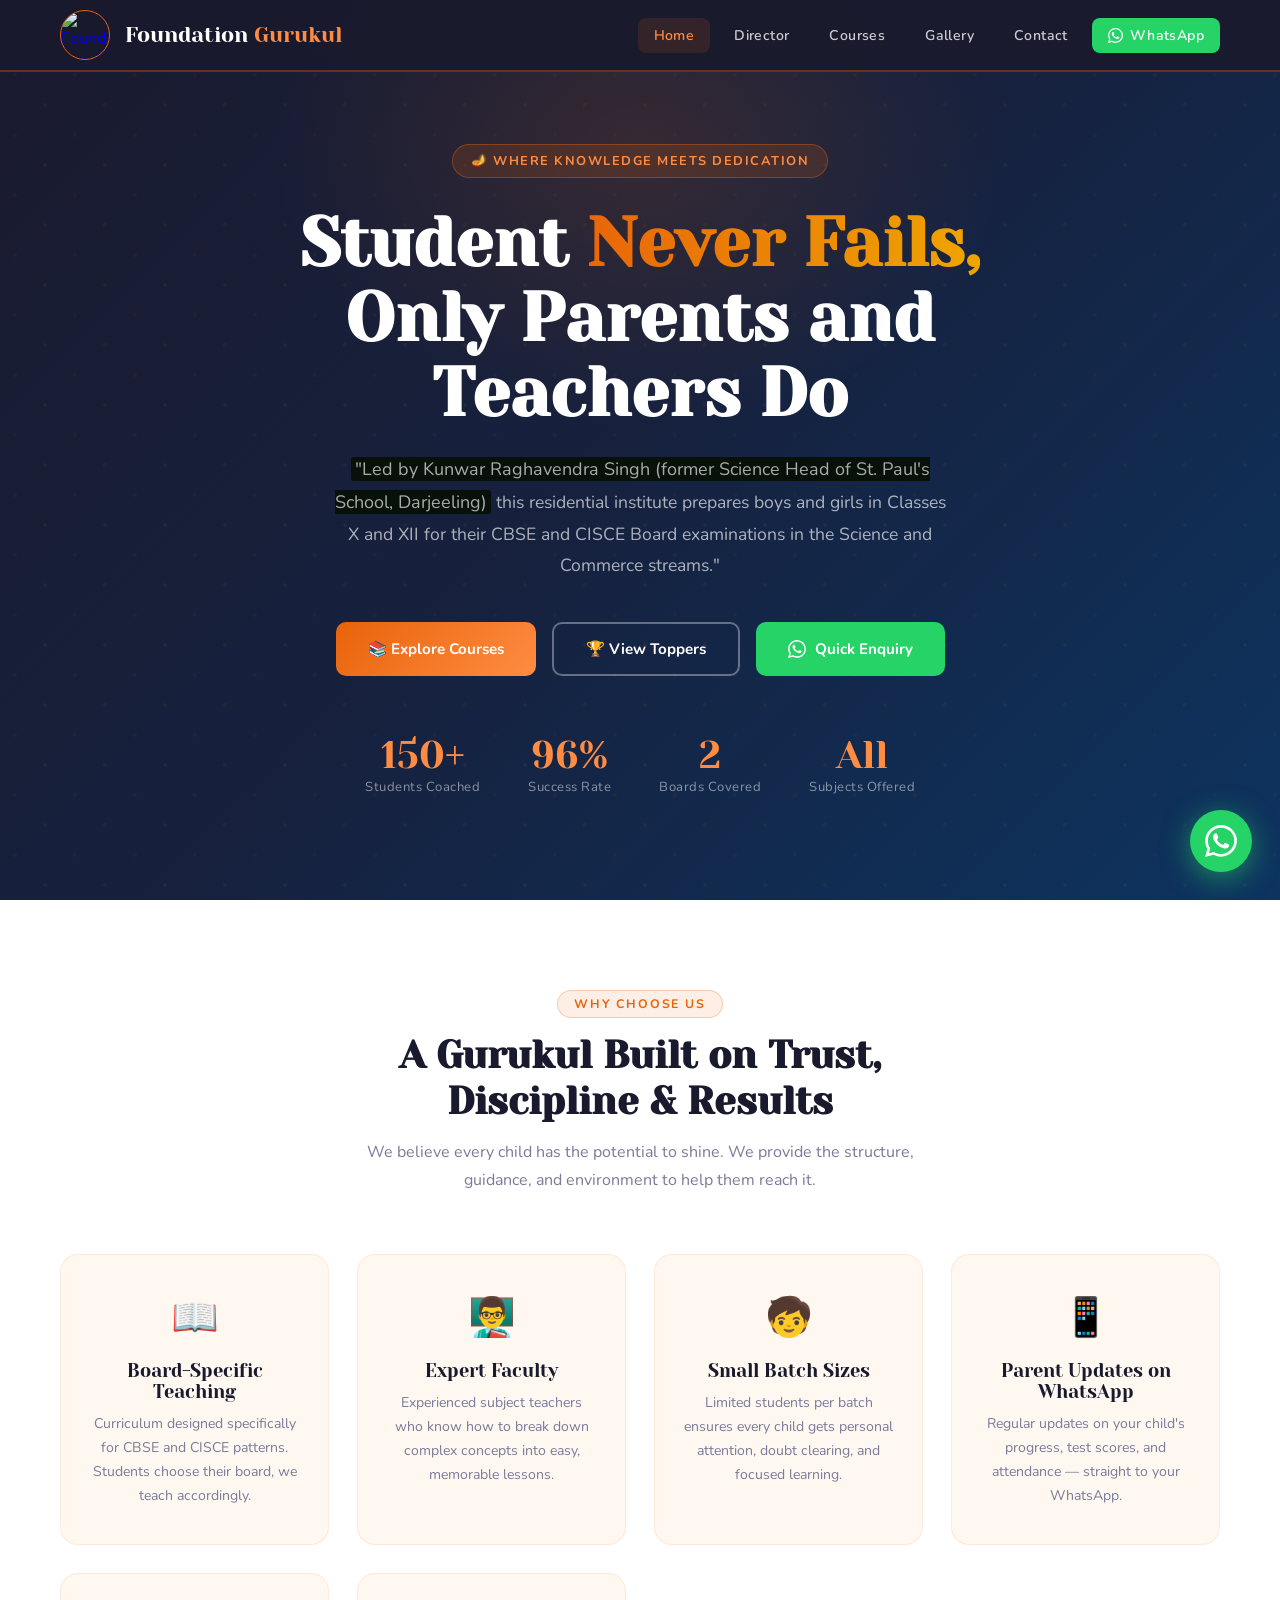
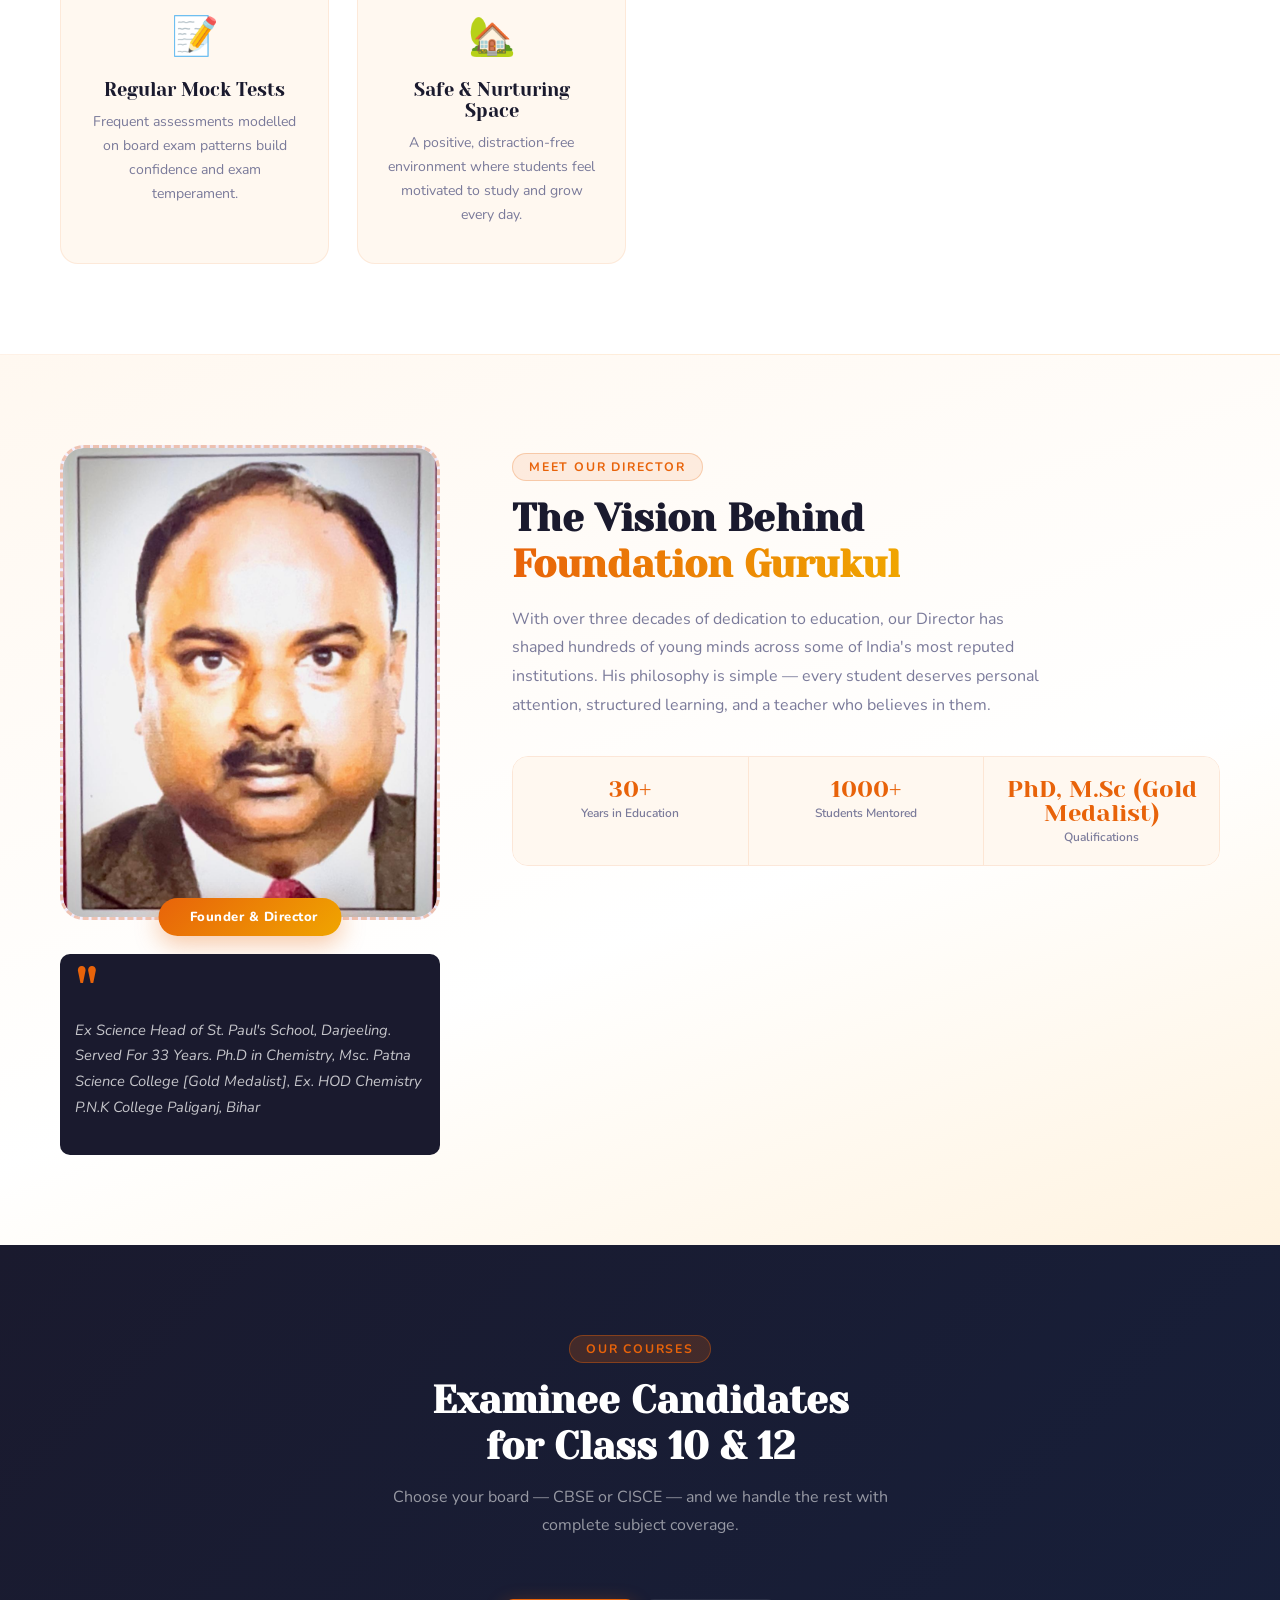
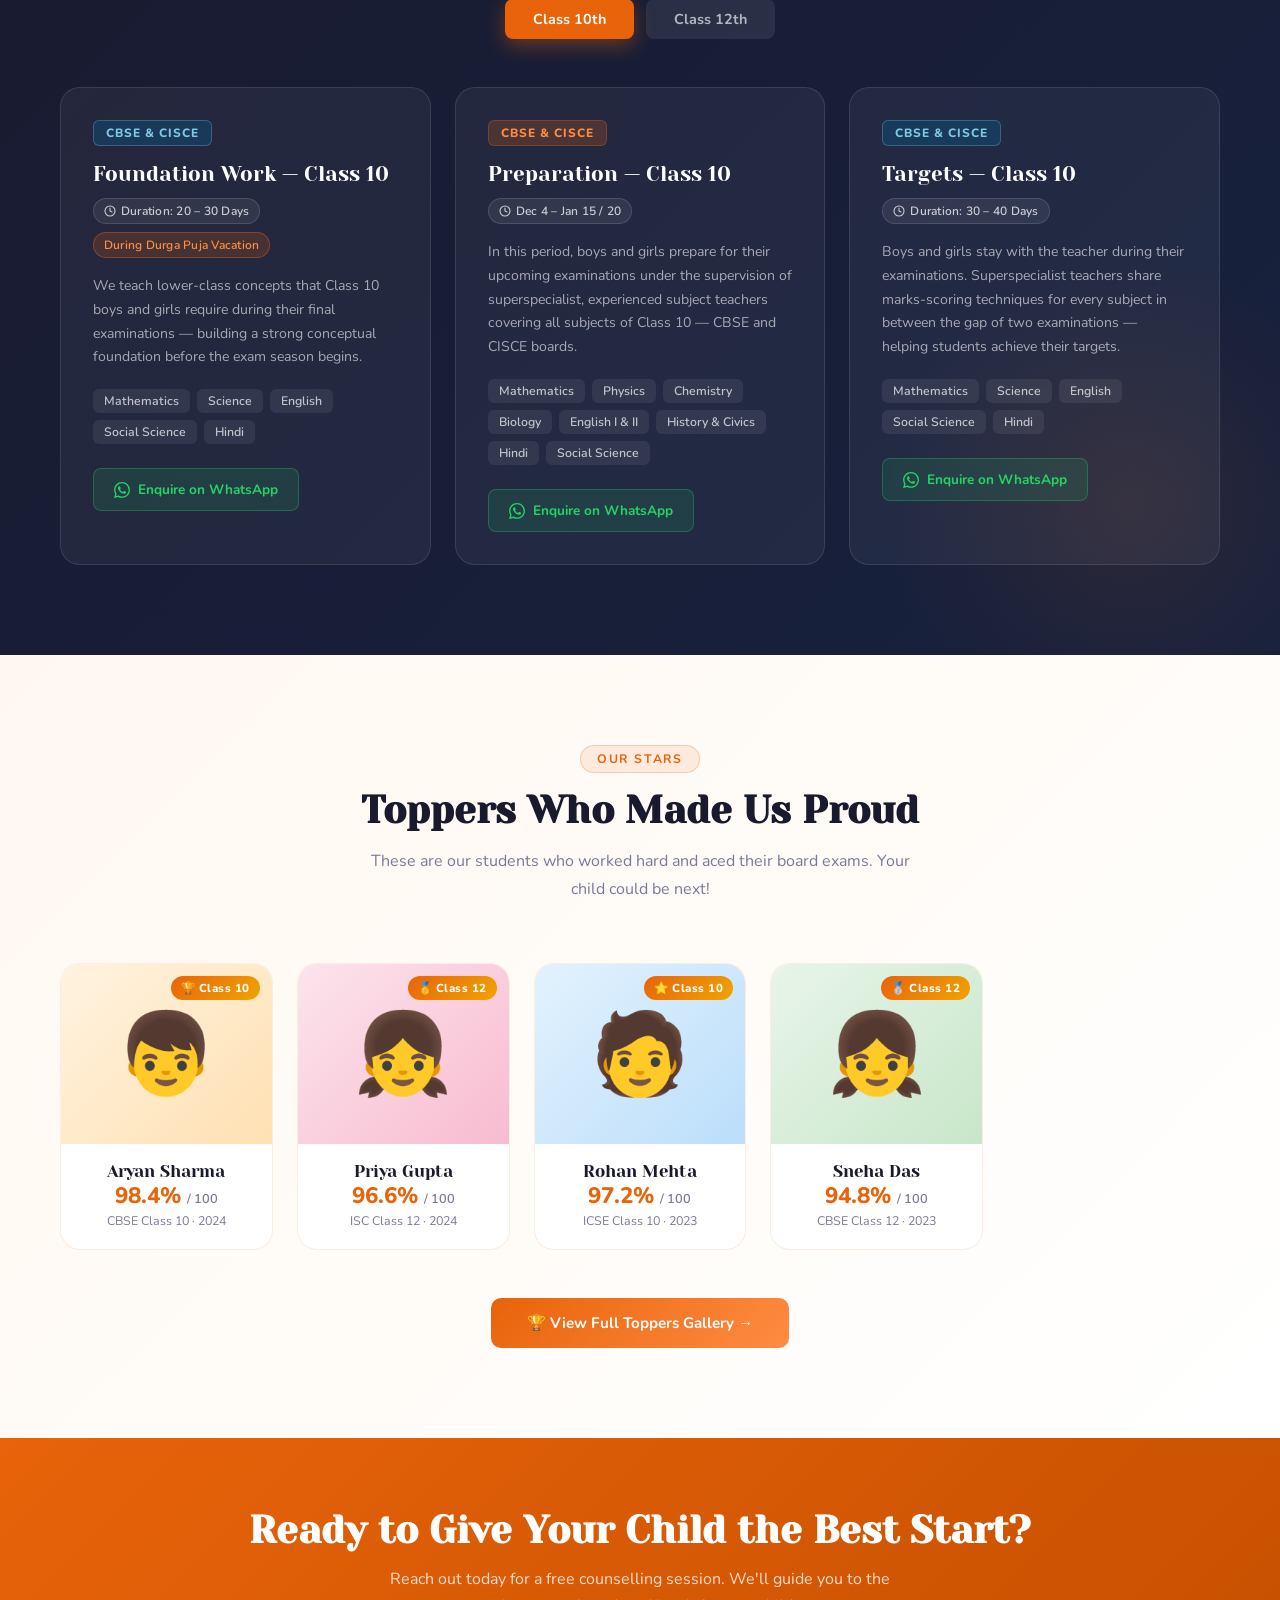
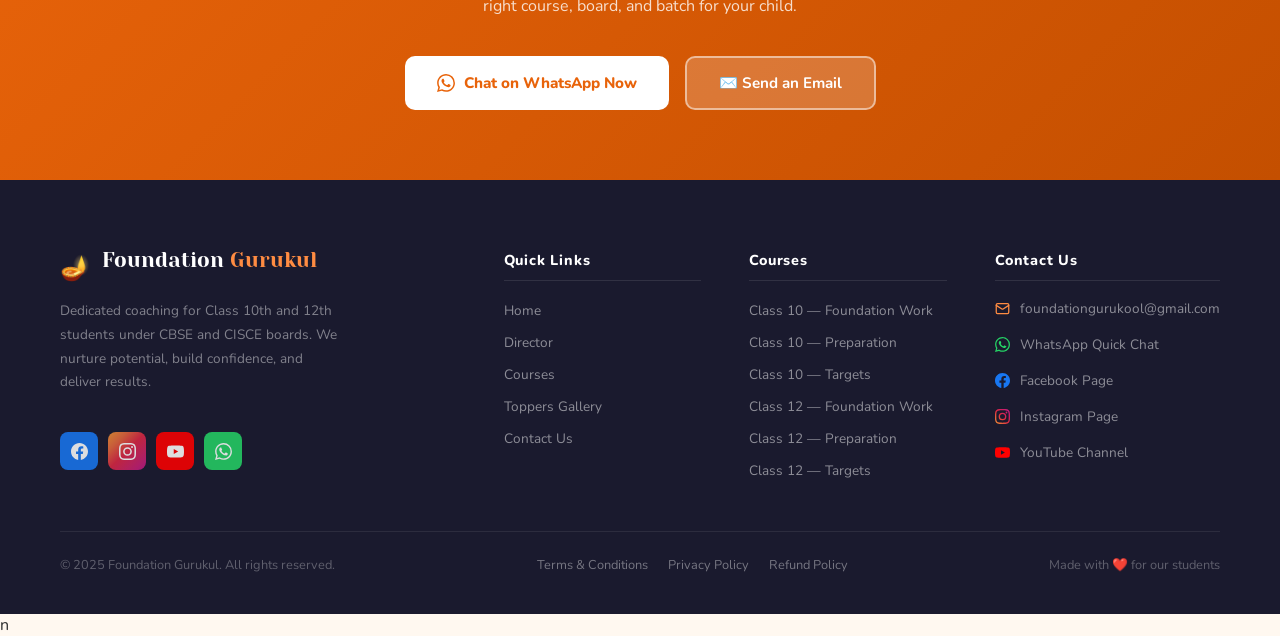
==== index.html @ 161749eb "What's App  Automation" ====
<!DOCTYPE html>
<html lang="en">
<head>
  <meta name="google-site-verification" content="MOljAap06_tWRp4uugVHmM7u36Mb58zMB6kxabq_eHo" />
<meta charset="UTF-8">
<meta name="viewport" content="width=device-width, initial-scale=1.0">
<title>Foundation Gurukul – Excellence in Education</title>
<link href="https://fonts.googleapis.com/css2?family=Yeseva+One&family=Nunito:wght@300;400;500;600;700;800&display=swap" rel="stylesheet">
<link rel="stylesheet" href="style.css">
<style>
  /* Course meta badges */
  .course-meta-row {
    display: flex;
    flex-wrap: wrap;
    gap: 8px;
    margin: 10px 0 16px;
  }
  .course-meta-badge {
    display: inline-flex;
    align-items: center;
    gap: 5px;
    background: rgba(255,255,255,0.07);
    border: 1px solid rgba(255,255,255,0.13);
    color: rgba(255,255,255,0.75);
    font-size: 0.75rem;
    font-weight: 600;
    padding: 4px 10px;
    border-radius: 20px;
  }
  .course-meta-badge--orange {
    background: rgba(232,99,10,0.18);
    border-color: rgba(232,99,10,0.4);
    color: #ff8c42;
  }
  /* Floating WhatsApp */
  .float-wa {
    position: fixed;
    bottom: 28px;
    right: 28px;
    z-index: 998;
    width: 62px;
    height: 62px;
    border-radius: 50%;
    background: #25D366;
    display: flex;
    align-items: center;
    justify-content: center;
    text-decoration: none;
    box-shadow: 0 6px 28px rgba(37,211,102,0.55);
    animation: wa-pulse 2.5s infinite;
    transition: transform 0.2s;
  }
  .float-wa:hover { transform: scale(1.12); }
  .float-wa svg { display: block; }
  @keyframes wa-pulse {
    0%,100% { box-shadow: 0 6px 28px rgba(37,211,102,0.55); }
    50%      { box-shadow: 0 6px 40px rgba(37,211,102,0.85); }
  }
  .float-wa-label {
    position: fixed;
    bottom: 100px;
    right: 28px;
    z-index: 997;
    background: #1A1A2E;
    color: #fff;
    padding: 7px 14px;
    border-radius: 8px;
    font-size: 0.8rem;
    font-weight: 600;
    border: 1px solid rgba(37,211,102,0.3);
    opacity: 0;
    pointer-events: none;
    transition: opacity 0.2s;
    white-space: nowrap;
    font-family: 'Nunito', sans-serif;
  }
  .float-wa:hover + .float-wa-label { opacity: 1; }
</style>
<title>Foundation Gurukul | Best Residential Coaching for Class X & XII</title>

  <meta name="description" content="Foundation Gurukul offers specialized residential coaching for Class X and XII (Science & Commerce) students under CBSE and CISCE Boards. Join for expert-led board preparation.">

  <meta name="keywords" content="Foundation Gurukul, Class 10 coaching, Class 12 Science coaching, Commerce coaching, residential coaching institute, CBSE board preparation,St.Paul's School, Best Coaching in Siliguri">

  <link rel="canonical" href="https://www.foundationgurukul.com/" />
</head>
<body>

<!-- NAV -->
<nav id="navbar">
  <a href="index.html" class="nav-brand">
    <img src="images/logo.png" alt="Foundation Gurukul Logo" class="nav-logo-img">
    <div class="nav-title">Foundation <span>Gurukul</span></div>
  </a>
  <ul class="nav-links" id="navLinks">
    <li><a href="index.html" class="active">Home</a></li>
    <li><a href="#director">Director</a></li>
    <li><a href="#courses">Courses</a></li>
    <li><a href="gallery.html">Gallery</a></li>
    <li><a href="#contact">Contact</a></li>
    <li>
      <a href="https://wa.me/918145958152?text=Hello%21%20I%20want%20to%20know%20more%20about%20Foundation%20Gurukul." target="_blank" class="nav-wa">
        <svg width="15" height="15" viewBox="0 0 24 24" fill="currentColor"><path d="M17.472 14.382c-.297-.149-1.758-.867-2.03-.967-.273-.099-.471-.148-.67.15-.197.297-.767.966-.94 1.164-.173.199-.347.223-.644.075-.297-.15-1.255-.463-2.39-1.475-.883-.788-1.48-1.761-1.653-2.059-.173-.297-.018-.458.13-.606.134-.133.298-.347.446-.52.149-.174.198-.298.298-.497.099-.198.05-.371-.025-.52-.075-.149-.669-1.612-.916-2.207-.242-.579-.487-.5-.669-.51-.173-.008-.371-.01-.57-.01-.198 0-.52.074-.792.372-.272.297-1.04 1.016-1.04 2.479 0 1.462 1.065 2.875 1.213 3.074.149.198 2.096 3.2 5.077 4.487.709.306 1.262.489 1.694.625.712.227 1.36.195 1.871.118.571-.085 1.758-.719 2.006-1.413.248-.694.248-1.289.173-1.413-.074-.124-.272-.198-.57-.347m-5.421 7.403h-.004a9.87 9.87 0 01-5.031-1.378l-.361-.214-3.741.982.998-3.648-.235-.374a9.86 9.86 0 01-1.51-5.26c.001-5.45 4.436-9.884 9.888-9.884 2.64 0 5.122 1.03 6.988 2.898a9.825 9.825 0 012.893 6.994c-.003 5.45-4.437 9.884-9.885 9.884m8.413-18.297A11.815 11.815 0 0012.05 0C5.495 0 .16 5.335.157 11.892c0 2.096.547 4.142 1.588 5.945L.057 24l6.305-1.654a11.882 11.882 0 005.683 1.448h.005c6.554 0 11.89-5.335 11.893-11.893a11.821 11.821 0 00-3.48-8.413z"/></svg>
        WhatsApp
      </a>
    </li>
  </ul>
  <div class="hamburger" onclick="toggleMenu()" id="hamburger">
    <span></span><span></span><span></span>
  </div>
</nav>

<!-- HERO -->
<section class="hero">
  <div class="hero-bg-pattern"></div>
  <div class="hero-glow"></div>
  <div class="hero-content">
    <div class="hero-badge">🪔 Where Knowledge Meets Dedication</div>
    <h1>Student<span class="highlight"> Never Fails,</span><br>Only Parents and Teachers Do</h1>
    <p><span class="highlight-green">"Led by Kunwar Raghavendra Singh (former Science Head of St. Paul's School, Darjeeling)</span> this residential institute prepares boys and girls in Classes X and XII for their CBSE and CISCE Board examinations in the Science and Commerce streams."</p>
    <div class="hero-btns">
      <a href="#courses" class="btn btn-primary">📚 Explore Courses</a>
      <a href="gallery.html" class="btn btn-outline">🏆 View Toppers</a>
      <a href="https://wa.me/918145958152?text=Hello%21%20I%20want%20to%20enroll%20my%20child%20at%20Foundation%20Gurukul." target="_blank" class="btn btn-wa">
        <svg width="18" height="18" viewBox="0 0 24 24" fill="currentColor"><path d="M17.472 14.382c-.297-.149-1.758-.867-2.03-.967-.273-.099-.471-.148-.67.15-.197.297-.767.966-.94 1.164-.173.199-.347.223-.644.075-.297-.15-1.255-.463-2.39-1.475-.883-.788-1.48-1.761-1.653-2.059-.173-.297-.018-.458.13-.606.134-.133.298-.347.446-.52.149-.174.198-.298.298-.497.099-.198.05-.371-.025-.52-.075-.149-.669-1.612-.916-2.207-.242-.579-.487-.5-.669-.51-.173-.008-.371-.01-.57-.01-.198 0-.52.074-.792.372-.272.297-1.04 1.016-1.04 2.479 0 1.462 1.065 2.875 1.213 3.074.149.198 2.096 3.2 5.077 4.487.709.306 1.262.489 1.694.625.712.227 1.36.195 1.871.118.571-.085 1.758-.719 2.006-1.413.248-.694.248-1.289.173-1.413-.074-.124-.272-.198-.57-.347m-5.421 7.403h-.004a9.87 9.87 0 01-5.031-1.378l-.361-.214-3.741.982.998-3.648-.235-.374a9.86 9.86 0 01-1.51-5.26c.001-5.45 4.436-9.884 9.888-9.884 2.64 0 5.122 1.03 6.988 2.898a9.825 9.825 0 012.893 6.994c-.003 5.45-4.437 9.884-9.885 9.884m8.413-18.297A11.815 11.815 0 0012.05 0C5.495 0 .16 5.335.157 11.892c0 2.096.547 4.142 1.588 5.945L.057 24l6.305-1.654a11.882 11.882 0 005.683 1.448h.005c6.554 0 11.89-5.335 11.893-11.893a11.821 11.821 0 00-3.48-8.413z"/></svg>
        Quick Enquiry
      </a>
    </div>
    <div class="hero-stats">
      <div class="stat"><div class="stat-num">150+</div><div class="stat-label">Students Coached</div></div>
      <div class="stat"><div class="stat-num">96%</div><div class="stat-label">Success Rate</div></div>
      <div class="stat"><div class="stat-num">2</div><div class="stat-label">Boards Covered</div></div>
      <div class="stat"><div class="stat-num">All</div><div class="stat-label">Subjects Offered</div></div>
    </div>
  </div>
</section>

<!-- WHY US -->
<section class="why-bg">
  <div class="section-inner">
    <div class="section-header">
      <div class="section-tag">Why Choose Us</div>
      <h2 class="section-title">A Gurukul Built on Trust, <br>Discipline &amp; Results</h2>
      <p class="section-sub">We believe every child has the potential to shine. We provide the structure, guidance, and environment to help them reach it.</p>
    </div>
    <div class="why-grid">
      <div class="why-card">
        <div class="why-icon">📖</div>
        <div class="why-title">Board-Specific Teaching</div>
        <div class="why-desc">Curriculum designed specifically for CBSE and CISCE patterns. Students choose their board, we teach accordingly.</div>
      </div>
      <div class="why-card">
        <div class="why-icon">👨‍🏫</div>
        <div class="why-title">Expert Faculty</div>
        <div class="why-desc">Experienced subject teachers who know how to break down complex concepts into easy, memorable lessons.</div>
      </div>
      <div class="why-card">
        <div class="why-icon">🧒</div>
        <div class="why-title">Small Batch Sizes</div>
        <div class="why-desc">Limited students per batch ensures every child gets personal attention, doubt clearing, and focused learning.</div>
      </div>
      <div class="why-card">
        <div class="why-icon">📱</div>
        <div class="why-title">Parent Updates on WhatsApp</div>
        <div class="why-desc">Regular updates on your child's progress, test scores, and attendance — straight to your WhatsApp.</div>
      </div>
      <div class="why-card">
        <div class="why-icon">📝</div>
        <div class="why-title">Regular Mock Tests</div>
        <div class="why-desc">Frequent assessments modelled on board exam patterns build confidence and exam temperament.</div>
      </div>
      <div class="why-card">
        <div class="why-icon">🏡</div>
        <div class="why-title">Safe &amp; Nurturing Space</div>
        <div class="why-desc">A positive, distraction-free environment where students feel motivated to study and grow every day.</div>
      </div>
    </div>
  </div>
</section>

<!-- DIRECTOR SECTION -->
<section id="director" class="director-bg">
  <div class="section-inner">
    <div class="director-layout">
      <div class="director-photo-col">
        <div class="director-photo-frame">
          <div class="director-photo-placeholder">
            <div class="director-photo-icon">👨‍🏫</div>
            <div class="director-photo-hint"><img src="images/Directors pic.jpeg" alt="Director"></div>
          </div>
          <div class="director-photo-badge">
            <span class="dir-badge-icon"></span>
            <span>Founder &amp; Director</span>
          </div>
        </div>
        <div class="director-quote-card">
          <div class="dir-quote-mark">"</div>
          <p>Ex Science Head of St. Paul's School, Darjeeling. Served For 33 Years. Ph.D in Chemistry, Msc. Patna Science College [Gold Medalist], Ex. HOD Chemistry P.N.K College Paliganj, Bihar </p>
          <div class="dir-quote-author"></div>
        </div>
      </div>
      <div class="director-details-col">
        <div class="section-tag">Meet Our Director</div>
        <h2 class="section-title director-title">The Vision Behind<br><span class="dir-name-highlight">Foundation Gurukul</span></h2>
        <p class="director-intro">
          With over three decades of dedication to education, our Director has shaped hundreds of young minds across some of India's most reputed institutions. His philosophy is simple — every student deserves personal attention, structured learning, and a teacher who believes in them.
        </p>
        <div class="dir-credentials">
          <div class="dir-cred-item">
            <div class="dir-cred-num">30+</div>
            <div class="dir-cred-label">Years in Education</div>
          </div>
          <div class="dir-cred-item">
            <div class="dir-cred-num">1000+</div>
            <div class="dir-cred-label">Students Mentored</div>
          </div>
          <div class="dir-cred-item">
            <div class="dir-cred-num">PhD, M.Sc (Gold Medalist)</div>
            <div class="dir-cred-label">Qualifications</div>
          </div>
        </div>
      </div>
    </div>
  </div>
</section>

<!-- COURSES -->
<section id="courses" class="courses-bg">
  <div class="section-inner">
    <div class="section-header">
      <div class="section-tag" style="background:rgba(232,99,10,0.2);border-color:rgba(232,99,10,0.4);">Our Courses</div>
      <h2 class="section-title">Examinee Candidates<br>for Class 10 &amp; 12</h2>
      <p class="section-sub" style="color:rgba(255,255,255,0.55);">Choose your board — CBSE or CISCE — and we handle the rest with complete subject coverage.</p>
    </div>
    <div class="courses-tabs">
      <button class="tab-btn active" onclick="showTab('tab-10',event)">Class 10th</button>
      <button class="tab-btn" onclick="showTab('tab-12',event)">Class 12th</button>
    </div>

    <!-- CLASS 10 -->
    <div id="tab-10" class="course-panel active">

      <div class="course-card">
        <div class="course-board board-cbse">CBSE &amp; CISCE</div>
        <div class="course-name">Foundation Work — Class 10</div>
        <div class="course-meta-row">
          <span class="course-meta-badge"><svg width="12" height="12" viewBox="0 0 24 24" fill="none" stroke="currentColor" stroke-width="2.2" stroke-linecap="round" stroke-linejoin="round"><circle cx="12" cy="12" r="10"/><polyline points="12 6 12 12 16 14"/></svg> Duration: 20 – 30 Days</span>
          <span class="course-meta-badge course-meta-badge--orange">During Durga Puja Vacation</span>
        </div>
        <div class="course-desc">We teach lower-class concepts that Class 10 boys and girls require during their final examinations — building a strong conceptual foundation before the exam season begins.</div>
        <div class="course-subjects">
          <span class="subj-tag">Mathematics</span><span class="subj-tag">Science</span><span class="subj-tag">English</span><span class="subj-tag">Social Science</span><span class="subj-tag">Hindi</span>
        </div>
        <a href="https://wa.me/918145958152?text=Hello%21%20I%20want%20to%20enquire%20about%20Class%2010%20Foundation%20Work." target="_blank" class="course-enquire">
          <svg width="16" height="16" viewBox="0 0 24 24" fill="currentColor"><path d="M17.472 14.382c-.297-.149-1.758-.867-2.03-.967-.273-.099-.471-.148-.67.15-.197.297-.767.966-.94 1.164-.173.199-.347.223-.644.075-.297-.15-1.255-.463-2.39-1.475-.883-.788-1.48-1.761-1.653-2.059-.173-.297-.018-.458.13-.606.134-.133.298-.347.446-.52.149-.174.198-.298.298-.497.099-.198.05-.371-.025-.52-.075-.149-.669-1.612-.916-2.207-.242-.579-.487-.5-.669-.51-.173-.008-.371-.01-.57-.01-.198 0-.52.074-.792.372-.272.297-1.04 1.016-1.04 2.479 0 1.462 1.065 2.875 1.213 3.074.149.198 2.096 3.2 5.077 4.487.709.306 1.262.489 1.694.625.712.227 1.36.195 1.871.118.571-.085 1.758-.719 2.006-1.413.248-.694.248-1.289.173-1.413-.074-.124-.272-.198-.57-.347m-5.421 7.403h-.004a9.87 9.87 0 01-5.031-1.378l-.361-.214-3.741.982.998-3.648-.235-.374a9.86 9.86 0 01-1.51-5.26c.001-5.45 4.436-9.884 9.888-9.884 2.64 0 5.122 1.03 6.988 2.898a9.825 9.825 0 012.893 6.994c-.003 5.45-4.437 9.884-9.885 9.884m8.413-18.297A11.815 11.815 0 0012.05 0C5.495 0 .16 5.335.157 11.892c0 2.096.547 4.142 1.588 5.945L.057 24l6.305-1.654a11.882 11.882 0 005.683 1.448h.005c6.554 0 11.89-5.335 11.893-11.893a11.821 11.821 0 00-3.48-8.413z"/></svg>
          Enquire on WhatsApp
        </a>
      </div>

      <div class="course-card">
        <div class="course-board board-icse">CBSE &amp; CISCE</div>
        <div class="course-name">Preparation — Class 10</div>
        <div class="course-meta-row">
          <span class="course-meta-badge"><svg width="12" height="12" viewBox="0 0 24 24" fill="none" stroke="currentColor" stroke-width="2.2" stroke-linecap="round" stroke-linejoin="round"><circle cx="12" cy="12" r="10"/><polyline points="12 6 12 12 16 14"/></svg> Dec 4 – Jan 15 / 20</span>
        </div>
        <div class="course-desc">In this period, boys and girls prepare for their upcoming examinations under the supervision of superspecialist, experienced subject teachers covering all subjects of Class 10 — CBSE and CISCE boards.</div>
        <div class="course-subjects">
          <span class="subj-tag">Mathematics</span><span class="subj-tag">Physics</span><span class="subj-tag">Chemistry</span><span class="subj-tag">Biology</span><span class="subj-tag">English I &amp; II</span><span class="subj-tag">History &amp; Civics</span><span class="subj-tag">Hindi</span><span class="subj-tag">Social Science</span>
        </div>
        <a href="https://wa.me/918145958152?text=Hello%21%20I%20want%20to%20enquire%20about%20Class%2010%20Preparation." target="_blank" class="course-enquire">
          <svg width="16" height="16" viewBox="0 0 24 24" fill="currentColor"><path d="M17.472 14.382c-.297-.149-1.758-.867-2.03-.967-.273-.099-.471-.148-.67.15-.197.297-.767.966-.94 1.164-.173.199-.347.223-.644.075-.297-.15-1.255-.463-2.39-1.475-.883-.788-1.48-1.761-1.653-2.059-.173-.297-.018-.458.13-.606.134-.133.298-.347.446-.52.149-.174.198-.298.298-.497.099-.198.05-.371-.025-.52-.075-.149-.669-1.612-.916-2.207-.242-.579-.487-.5-.669-.51-.173-.008-.371-.01-.57-.01-.198 0-.52.074-.792.372-.272.297-1.04 1.016-1.04 2.479 0 1.462 1.065 2.875 1.213 3.074.149.198 2.096 3.2 5.077 4.487.709.306 1.262.489 1.694.625.712.227 1.36.195 1.871.118.571-.085 1.758-.719 2.006-1.413.248-.694.248-1.289.173-1.413-.074-.124-.272-.198-.57-.347m-5.421 7.403h-.004a9.87 9.87 0 01-5.031-1.378l-.361-.214-3.741.982.998-3.648-.235-.374a9.86 9.86 0 01-1.51-5.26c.001-5.45 4.436-9.884 9.888-9.884 2.64 0 5.122 1.03 6.988 2.898a9.825 9.825 0 012.893 6.994c-.003 5.45-4.437 9.884-9.885 9.884m8.413-18.297A11.815 11.815 0 0012.05 0C5.495 0 .16 5.335.157 11.892c0 2.096.547 4.142 1.588 5.945L.057 24l6.305-1.654a11.882 11.882 0 005.683 1.448h.005c6.554 0 11.89-5.335 11.893-11.893a11.821 11.821 0 00-3.48-8.413z"/></svg>
          Enquire on WhatsApp
        </a>
      </div>

      <div class="course-card">
        <div class="course-board board-cbse">CBSE &amp; CISCE</div>
        <div class="course-name">Targets — Class 10</div>
        <div class="course-meta-row">
          <span class="course-meta-badge"><svg width="12" height="12" viewBox="0 0 24 24" fill="none" stroke="currentColor" stroke-width="2.2" stroke-linecap="round" stroke-linejoin="round"><circle cx="12" cy="12" r="10"/><polyline points="12 6 12 12 16 14"/></svg> Duration: 30 – 40 Days</span>
        </div>
        <div class="course-desc">Boys and girls stay with the teacher during their examinations. Superspecialist teachers share marks-scoring techniques for every subject in between the gap of two examinations — helping students achieve their targets.</div>
        <div class="course-subjects">
          <span class="subj-tag">Mathematics</span><span class="subj-tag">Science</span><span class="subj-tag">English</span><span class="subj-tag">Social Science</span><span class="subj-tag">Hindi</span>
        </div>
        <a href="https://wa.me/918145958152?text=Hello%21%20I%20want%20to%20enquire%20about%20Class%2010%20Targets%20program." target="_blank" class="course-enquire">
          <svg width="16" height="16" viewBox="0 0 24 24" fill="currentColor"><path d="M17.472 14.382c-.297-.149-1.758-.867-2.03-.967-.273-.099-.471-.148-.67.15-.197.297-.767.966-.94 1.164-.173.199-.347.223-.644.075-.297-.15-1.255-.463-2.39-1.475-.883-.788-1.48-1.761-1.653-2.059-.173-.297-.018-.458.13-.606.134-.133.298-.347.446-.52.149-.174.198-.298.298-.497.099-.198.05-.371-.025-.52-.075-.149-.669-1.612-.916-2.207-.242-.579-.487-.5-.669-.51-.173-.008-.371-.01-.57-.01-.198 0-.52.074-.792.372-.272.297-1.04 1.016-1.04 2.479 0 1.462 1.065 2.875 1.213 3.074.149.198 2.096 3.2 5.077 4.487.709.306 1.262.489 1.694.625.712.227 1.36.195 1.871.118.571-.085 1.758-.719 2.006-1.413.248-.694.248-1.289.173-1.413-.074-.124-.272-.198-.57-.347m-5.421 7.403h-.004a9.87 9.87 0 01-5.031-1.378l-.361-.214-3.741.982.998-3.648-.235-.374a9.86 9.86 0 01-1.51-5.26c.001-5.45 4.436-9.884 9.888-9.884 2.64 0 5.122 1.03 6.988 2.898a9.825 9.825 0 012.893 6.994c-.003 5.45-4.437 9.884-9.885 9.884m8.413-18.297A11.815 11.815 0 0012.05 0C5.495 0 .16 5.335.157 11.892c0 2.096.547 4.142 1.588 5.945L.057 24l6.305-1.654a11.882 11.882 0 005.683 1.448h.005c6.554 0 11.89-5.335 11.893-11.893a11.821 11.821 0 00-3.48-8.413z"/></svg>
          Enquire on WhatsApp
        </a>
      </div>

    </div>

    <!-- CLASS 12 -->
    <div id="tab-12" class="course-panel">

      <div class="course-card">
        <div class="course-board board-cbse">CBSE &amp; CISCE</div>
        <div class="course-name">Foundation Work — Class 12</div>
        <div class="course-meta-row">
          <span class="course-meta-badge"><svg width="12" height="12" viewBox="0 0 24 24" fill="none" stroke="currentColor" stroke-width="2.2" stroke-linecap="round" stroke-linejoin="round"><circle cx="12" cy="12" r="10"/><polyline points="12 6 12 12 16 14"/></svg> Duration: 20 – 30 Days</span>
          <span class="course-meta-badge course-meta-badge--orange">During Durga Puja Vacation</span>
        </div>
        <div class="course-desc">We teach lower-class concepts that Class 12 boys and girls require during their final examinations — building a strong conceptual foundation before the exam season begins.</div>
        <div class="course-subjects">
          <span class="subj-tag">Physics</span><span class="subj-tag">Chemistry</span><span class="subj-tag">Mathematics</span><span class="subj-tag">Biology</span><span class="subj-tag">English</span><span class="subj-tag">Accountancy</span><span class="subj-tag">Economics</span>
        </div>
        <a href="https://wa.me/918145958152?text=Hello%21%20I%20want%20to%20enquire%20about%20Class%2012%20Foundation%20Work." target="_blank" class="course-enquire">
          <svg width="16" height="16" viewBox="0 0 24 24" fill="currentColor"><path d="M17.472 14.382c-.297-.149-1.758-.867-2.03-.967-.273-.099-.471-.148-.67.15-.197.297-.767.966-.94 1.164-.173.199-.347.223-.644.075-.297-.15-1.255-.463-2.39-1.475-.883-.788-1.48-1.761-1.653-2.059-.173-.297-.018-.458.13-.606.134-.133.298-.347.446-.52.149-.174.198-.298.298-.497.099-.198.05-.371-.025-.52-.075-.149-.669-1.612-.916-2.207-.242-.579-.487-.5-.669-.51-.173-.008-.371-.01-.57-.01-.198 0-.52.074-.792.372-.272.297-1.04 1.016-1.04 2.479 0 1.462 1.065 2.875 1.213 3.074.149.198 2.096 3.2 5.077 4.487.709.306 1.262.489 1.694.625.712.227 1.36.195 1.871.118.571-.085 1.758-.719 2.006-1.413.248-.694.248-1.289.173-1.413-.074-.124-.272-.198-.57-.347m-5.421 7.403h-.004a9.87 9.87 0 01-5.031-1.378l-.361-.214-3.741.982.998-3.648-.235-.374a9.86 9.86 0 01-1.51-5.26c.001-5.45 4.436-9.884 9.888-9.884 2.64 0 5.122 1.03 6.988 2.898a9.825 9.825 0 012.893 6.994c-.003 5.45-4.437 9.884-9.885 9.884m8.413-18.297A11.815 11.815 0 0012.05 0C5.495 0 .16 5.335.157 11.892c0 2.096.547 4.142 1.588 5.945L.057 24l6.305-1.654a11.882 11.882 0 005.683 1.448h.005c6.554 0 11.89-5.335 11.893-11.893a11.821 11.821 0 00-3.48-8.413z"/></svg>
          Enquire on WhatsApp
        </a>
      </div>

      <div class="course-card">
        <div class="course-board board-icse">CBSE &amp; CISCE</div>
        <div class="course-name">Preparation — Class 12</div>
        <div class="course-meta-row">
          <span class="course-meta-badge"><svg width="12" height="12" viewBox="0 0 24 24" fill="none" stroke="currentColor" stroke-width="2.2" stroke-linecap="round" stroke-linejoin="round"><circle cx="12" cy="12" r="10"/><polyline points="12 6 12 12 16 14"/></svg> Dec 4 – Jan 15 / 20</span>
        </div>
        <div class="course-desc">In this period, boys and girls prepare for their upcoming examinations under the supervision of superspecialist, experienced subject teachers covering all subjects of Class 12 — Science and Commerce streams, both CBSE and CISCE boards.</div>
        <div class="course-subjects">
          <span class="subj-tag">Physics</span><span class="subj-tag">Chemistry</span><span class="subj-tag">Mathematics</span><span class="subj-tag">Biology</span><span class="subj-tag">Accountancy</span><span class="subj-tag">Economics</span><span class="subj-tag">Business Studies</span><span class="subj-tag">English</span><span class="subj-tag">Computer Sc.</span>
        </div>
        <a href="https://wa.me/918145958152?text=Hello%21%20I%20want%20to%20enquire%20about%20Class%2012%20Preparation." target="_blank" class="course-enquire">
          <svg width="16" height="16" viewBox="0 0 24 24" fill="currentColor"><path d="M17.472 14.382c-.297-.149-1.758-.867-2.03-.967-.273-.099-.471-.148-.67.15-.197.297-.767.966-.94 1.164-.173.199-.347.223-.644.075-.297-.15-1.255-.463-2.39-1.475-.883-.788-1.48-1.761-1.653-2.059-.173-.297-.018-.458.13-.606.134-.133.298-.347.446-.52.149-.174.198-.298.298-.497.099-.198.05-.371-.025-.52-.075-.149-.669-1.612-.916-2.207-.242-.579-.487-.5-.669-.51-.173-.008-.371-.01-.57-.01-.198 0-.52.074-.792.372-.272.297-1.04 1.016-1.04 2.479 0 1.462 1.065 2.875 1.213 3.074.149.198 2.096 3.2 5.077 4.487.709.306 1.262.489 1.694.625.712.227 1.36.195 1.871.118.571-.085 1.758-.719 2.006-1.413.248-.694.248-1.289.173-1.413-.074-.124-.272-.198-.57-.347m-5.421 7.403h-.004a9.87 9.87 0 01-5.031-1.378l-.361-.214-3.741.982.998-3.648-.235-.374a9.86 9.86 0 01-1.51-5.26c.001-5.45 4.436-9.884 9.888-9.884 2.64 0 5.122 1.03 6.988 2.898a9.825 9.825 0 012.893 6.994c-.003 5.45-4.437 9.884-9.885 9.884m8.413-18.297A11.815 11.815 0 0012.05 0C5.495 0 .16 5.335.157 11.892c0 2.096.547 4.142 1.588 5.945L.057 24l6.305-1.654a11.882 11.882 0 005.683 1.448h.005c6.554 0 11.89-5.335 11.893-11.893a11.821 11.821 0 00-3.48-8.413z"/></svg>
          Enquire on WhatsApp
        </a>
      </div>

      <div class="course-card">
        <div class="course-board board-cbse">CBSE &amp; CISCE</div>
        <div class="course-name">Targets — Class 12</div>
        <div class="course-meta-row">
          <span class="course-meta-badge"><svg width="12" height="12" viewBox="0 0 24 24" fill="none" stroke="currentColor" stroke-width="2.2" stroke-linecap="round" stroke-linejoin="round"><circle cx="12" cy="12" r="10"/><polyline points="12 6 12 12 16 14"/></svg> Duration: 30 – 40 Days</span>
        </div>
        <div class="course-desc">Boys and girls stay with the teacher during their examinations. Superspecialist teachers share marks-scoring techniques for every subject in between the gap of two examinations — helping students achieve their targets.</div>
        <div class="course-subjects">
          <span class="subj-tag">Physics</span><span class="subj-tag">Chemistry</span><span class="subj-tag">Mathematics</span><span class="subj-tag">Biology</span><span class="subj-tag">Accountancy</span><span class="subj-tag">Economics</span><span class="subj-tag">Business Studies</span><span class="subj-tag">English</span>
        </div>
        <a href="https://wa.me/918145958152?text=Hello%21%20I%20want%20to%20enquire%20about%20Class%2012%20Targets%20program." target="_blank" class="course-enquire">
          <svg width="16" height="16" viewBox="0 0 24 24" fill="currentColor"><path d="M17.472 14.382c-.297-.149-1.758-.867-2.03-.967-.273-.099-.471-.148-.67.15-.197.297-.767.966-.94 1.164-.173.199-.347.223-.644.075-.297-.15-1.255-.463-2.39-1.475-.883-.788-1.48-1.761-1.653-2.059-.173-.297-.018-.458.13-.606.134-.133.298-.347.446-.52.149-.174.198-.298.298-.497.099-.198.05-.371-.025-.52-.075-.149-.669-1.612-.916-2.207-.242-.579-.487-.5-.669-.51-.173-.008-.371-.01-.57-.01-.198 0-.52.074-.792.372-.272.297-1.04 1.016-1.04 2.479 0 1.462 1.065 2.875 1.213 3.074.149.198 2.096 3.2 5.077 4.487.709.306 1.262.489 1.694.625.712.227 1.36.195 1.871.118.571-.085 1.758-.719 2.006-1.413.248-.694.248-1.289.173-1.413-.074-.124-.272-.198-.57-.347m-5.421 7.403h-.004a9.87 9.87 0 01-5.031-1.378l-.361-.214-3.741.982.998-3.648-.235-.374a9.86 9.86 0 01-1.51-5.26c.001-5.45 4.436-9.884 9.888-9.884 2.64 0 5.122 1.03 6.988 2.898a9.825 9.825 0 012.893 6.994c-.003 5.45-4.437 9.884-9.885 9.884m8.413-18.297A11.815 11.815 0 0012.05 0C5.495 0 .16 5.335.157 11.892c0 2.096.547 4.142 1.588 5.945L.057 24l6.305-1.654a11.882 11.882 0 005.683 1.448h.005c6.554 0 11.89-5.335 11.893-11.893a11.821 11.821 0 00-3.48-8.413z"/></svg>
          Enquire on WhatsApp
        </a>
      </div>

    </div>
  </div>
</section>

<!-- TOPPERS -->
<section class="toppers-bg">
  <div class="section-inner">
    <div class="section-header">
      <div class="section-tag">Our Stars</div>
      <h2 class="section-title">Toppers Who Made Us Proud</h2>
      <p class="section-sub">These are our students who worked hard and aced their board exams. Your child could be next!</p>
    </div>
    <div class="toppers-grid">
      <div class="topper-card">
        <div class="topper-img-wrap">
          <div class="topper-avatar">👦</div>
          <div class="topper-badge">🏆 Class 10</div>
        </div>
        <div class="topper-info">
          <div class="topper-name">Aryan Sharma</div>
          <div class="topper-marks">98.4% <span>/ 100</span></div>
          <div class="topper-meta">CBSE Class 10 · 2024</div>
        </div>
      </div>
      <div class="topper-card">
        <div class="topper-img-wrap">
          <div class="topper-avatar" style="background:linear-gradient(135deg,#fce4ec,#f8bbd0);">👧</div>
          <div class="topper-badge">🥇 Class 12</div>
        </div>
        <div class="topper-info">
          <div class="topper-name">Priya Gupta</div>
          <div class="topper-marks">96.6% <span>/ 100</span></div>
          <div class="topper-meta">ISC Class 12 · 2024</div>
        </div>
      </div>
      <div class="topper-card">
        <div class="topper-img-wrap">
          <div class="topper-avatar" style="background:linear-gradient(135deg,#e3f2fd,#bbdefb);">🧑</div>
          <div class="topper-badge">⭐ Class 10</div>
        </div>
        <div class="topper-info">
          <div class="topper-name">Rohan Mehta</div>
          <div class="topper-marks">97.2% <span>/ 100</span></div>
          <div class="topper-meta">ICSE Class 10 · 2023</div>
        </div>
      </div>
      <div class="topper-card">
        <div class="topper-img-wrap">
          <div class="topper-avatar" style="background:linear-gradient(135deg,#e8f5e9,#c8e6c9);">👧</div>
          <div class="topper-badge">🥈 Class 12</div>
        </div>
        <div class="topper-info">
          <div class="topper-name">Sneha Das</div>
          <div class="topper-marks">94.8% <span>/ 100</span></div>
          <div class="topper-meta">CBSE Class 12 · 2023</div>
        </div>
      </div>
    </div>
    <a href="gallery.html" class="view-gallery-btn">🏆 View Full Toppers Gallery →</a>
  </div>
</section>

<!-- CTA STRIP -->
<section class="cta-strip">
  <div>
    <h2>Ready to Give Your Child the Best Start?</h2>
    <p>Reach out today for a free counselling session. We'll guide you to the right course, board, and batch for your child.</p>
    <div class="cta-btns">
      <a href="https://wa.me/918145958152?text=Hello%21%20I%20want%20to%20enroll%20my%20child%20at%20Foundation%20Gurukul.%20Please%20guide%20me." target="_blank" class="btn" style="background:#fff;color:var(--saffron);font-weight:800;">
        <svg width="18" height="18" viewBox="0 0 24 24" fill="currentColor"><path d="M17.472 14.382c-.297-.149-1.758-.867-2.03-.967-.273-.099-.471-.148-.67.15-.197.297-.767.966-.94 1.164-.173.199-.347.223-.644.075-.297-.15-1.255-.463-2.39-1.475-.883-.788-1.48-1.761-1.653-2.059-.173-.297-.018-.458.13-.606.134-.133.298-.347.446-.52.149-.174.198-.298.298-.497.099-.198.05-.371-.025-.52-.075-.149-.669-1.612-.916-2.207-.242-.579-.487-.5-.669-.51-.173-.008-.371-.01-.57-.01-.198 0-.52.074-.792.372-.272.297-1.04 1.016-1.04 2.479 0 1.462 1.065 2.875 1.213 3.074.149.198 2.096 3.2 5.077 4.487.709.306 1.262.489 1.694.625.712.227 1.36.195 1.871.118.571-.085 1.758-.719 2.006-1.413.248-.694.248-1.289.173-1.413-.074-.124-.272-.198-.57-.347m-5.421 7.403h-.004a9.87 9.87 0 01-5.031-1.378l-.361-.214-3.741.982.998-3.648-.235-.374a9.86 9.86 0 01-1.51-5.26c.001-5.45 4.436-9.884 9.888-9.884 2.64 0 5.122 1.03 6.988 2.898a9.825 9.825 0 012.893 6.994c-.003 5.45-4.437 9.884-9.885 9.884m8.413-18.297A11.815 11.815 0 0012.05 0C5.495 0 .16 5.335.157 11.892c0 2.096.547 4.142 1.588 5.945L.057 24l6.305-1.654a11.882 11.882 0 005.683 1.448h.005c6.554 0 11.89-5.335 11.893-11.893a11.821 11.821 0 00-3.48-8.413z"/></svg>
        Chat on WhatsApp Now
      </a>
      <a href="mailto:foundationgurukool@gmail.com" class="btn" style="background:rgba(255,255,255,0.2);color:var(--white);border:2px solid rgba(255,255,255,0.5);">
        ✉️ Send an Email
      </a>
    </div>
  </div>
</section>

<!-- FOOTER -->
<footer id="contact">
  <div class="footer-grid">

    <!-- Brand -->
    <div class="footer-brand">
      <div style="margin-bottom:14px;display:flex;gap:12px;align-items:center;">
        <div style="font-size:1.5rem;">🪔</div>
        <div class="nav-title" style="font-size:1.3rem;">Foundation <span>Gurukul</span></div>
      </div>
      <p>Dedicated coaching for Class 10th and 12th students under CBSE and CISCE boards. We nurture potential, build confidence, and deliver results.</p>
      <div class="social-links" style="margin-top:18px;">

        <!-- Facebook -->
        <a href="https://facebook.com/foundationgurukool" target="_blank" class="social-btn social-fb" aria-label="Facebook">
          <svg width="17" height="17" viewBox="0 0 24 24" fill="currentColor">
            <path d="M24 12.073C24 5.405 18.627 0 12 0S0 5.405 0 12.073C0 18.1 4.388 23.094 10.125 24v-8.437H7.078v-3.49h3.047V9.41c0-3.025 1.791-4.697 4.533-4.697 1.312 0 2.686.236 2.686.236v2.97h-1.513c-1.491 0-1.956.93-1.956 1.883v2.252h3.328l-.532 3.49h-2.796V24C19.612 23.094 24 18.1 24 12.073z"/>
          </svg>
        </a>

        <!-- Instagram -->
        <a href="https://www.instagram.com/foundationgurukool/" target="_blank" class="social-btn social-ig" aria-label="Instagram">
          <svg width="17" height="17" viewBox="0 0 24 24" fill="currentColor">
            <path d="M12 2.163c3.204 0 3.584.012 4.85.07 3.252.148 4.771 1.691 4.919 4.919.058 1.265.069 1.645.069 4.849 0 3.205-.012 3.584-.069 4.849-.149 3.225-1.664 4.771-4.919 4.919-1.266.058-1.644.07-4.85.07-3.204 0-3.584-.012-4.849-.07-3.26-.149-4.771-1.699-4.919-4.92-.058-1.265-.07-1.644-.07-4.849 0-3.204.013-3.583.07-4.849.149-3.227 1.664-4.771 4.919-4.919 1.266-.057 1.645-.069 4.849-.069zM12 0C8.741 0 8.333.014 7.053.072 2.695.272.273 2.69.073 7.052.014 8.333 0 8.741 0 12c0 3.259.014 3.668.072 4.948.2 4.358 2.618 6.78 6.98 6.98C8.333 23.986 8.741 24 12 24c3.259 0 3.668-.014 4.948-.072 4.354-.2 6.782-2.618 6.979-6.98.059-1.28.073-1.689.073-4.948 0-3.259-.014-3.667-.072-4.947-.196-4.354-2.617-6.78-6.979-6.98C15.668.014 15.259 0 12 0zm0 5.838a6.162 6.162 0 100 12.324 6.162 6.162 0 000-12.324zM12 16a4 4 0 110-8 4 4 0 010 8zm6.406-11.845a1.44 1.44 0 100 2.881 1.44 1.44 0 000-2.881z"/>
          </svg>
        </a>

        <!-- YouTube -->
        <a href="https://youtube.com/@foundationgurukul" target="_blank" class="social-btn social-yt" aria-label="YouTube">
          <svg width="17" height="17" viewBox="0 0 24 24" fill="currentColor">
            <path d="M23.498 6.186a3.016 3.016 0 00-2.122-2.136C19.505 3.545 12 3.545 12 3.545s-7.505 0-9.377.505A3.017 3.017 0 00.502 6.186C0 8.07 0 12 0 12s0 3.93.502 5.814a3.016 3.016 0 002.122 2.136c1.871.505 9.376.505 9.376.505s7.505 0 9.377-.505a3.015 3.015 0 002.122-2.136C24 15.93 24 12 24 12s0-3.93-.502-5.814zM9.545 15.568V8.432L15.818 12l-6.273 3.568z"/>
          </svg>
        </a>

        <!-- WhatsApp -->
        <a href="https://wa.me/918145958152?text=Hello%21%20I%20found%20Foundation%20Gurukul%20and%20want%20to%20know%20more." target="_blank" class="social-btn social-wa" aria-label="WhatsApp">
          <svg width="17" height="17" viewBox="0 0 24 24" fill="currentColor">
            <path d="M17.472 14.382c-.297-.149-1.758-.867-2.03-.967-.273-.099-.471-.148-.67.15-.197.297-.767.966-.94 1.164-.173.199-.347.223-.644.075-.297-.15-1.255-.463-2.39-1.475-.883-.788-1.48-1.761-1.653-2.059-.173-.297-.018-.458.13-.606.134-.133.298-.347.446-.52.149-.174.198-.298.298-.497.099-.198.05-.371-.025-.52-.075-.149-.669-1.612-.916-2.207-.242-.579-.487-.5-.669-.51-.173-.008-.371-.01-.57-.01-.198 0-.52.074-.792.372-.272.297-1.04 1.016-1.04 2.479 0 1.462 1.065 2.875 1.213 3.074.149.198 2.096 3.2 5.077 4.487.709.306 1.262.489 1.694.625.712.227 1.36.195 1.871.118.571-.085 1.758-.719 2.006-1.413.248-.694.248-1.289.173-1.413-.074-.124-.272-.198-.57-.347m-5.421 7.403h-.004a9.87 9.87 0 01-5.031-1.378l-.361-.214-3.741.982.998-3.648-.235-.374a9.86 9.86 0 01-1.51-5.26c.001-5.45 4.436-9.884 9.888-9.884 2.64 0 5.122 1.03 6.988 2.898a9.825 9.825 0 012.893 6.994c-.003 5.45-4.437 9.884-9.885 9.884m8.413-18.297A11.815 11.815 0 0012.05 0C5.495 0 .16 5.335.157 11.892c0 2.096.547 4.142 1.588 5.945L.057 24l6.305-1.654a11.882 11.882 0 005.683 1.448h.005c6.554 0 11.89-5.335 11.893-11.893a11.821 11.821 0 00-3.48-8.413z"/>
          </svg>
        </a>

      </div>
    </div>

    <!-- Quick Links -->
    <div class="footer-col">
      <h4>Quick Links</h4>
      <ul>
        <li><a href="index.html">Home</a></li>
        <li><a href="#director">Director</a></li>
        <li><a href="#courses">Courses</a></li>
        <li><a href="gallery.html">Toppers Gallery</a></li>
        <li><a href="#contact">Contact Us</a></li>
      </ul>
    </div>

    <!-- Courses -->
    <div class="footer-col">
      <h4>Courses</h4>
      <ul>
        <li><a href="#courses">Class 10 — Foundation Work</a></li>
        <li><a href="#courses">Class 10 — Preparation</a></li>
        <li><a href="#courses">Class 10 — Targets</a></li>
        <li><a href="#courses">Class 12 — Foundation Work</a></li>
        <li><a href="#courses">Class 12 — Preparation</a></li>
        <li><a href="#courses">Class 12 — Targets</a></li>
      </ul>
    </div>

    <!-- Contact -->
    <div class="footer-col">
      <h4>Contact Us</h4>
      <div class="footer-contact-item">
        <div class="fci-icon">
          <svg width="15" height="15" viewBox="0 0 24 24" fill="none" stroke="#FF8C42" stroke-width="2" stroke-linecap="round" stroke-linejoin="round"><rect x="2" y="4" width="20" height="16" rx="2"/><path d="m22 7-8.97 5.7a1.94 1.94 0 0 1-2.06 0L2 7"/></svg>
        </div>
        <div class="fci-text"><a href="mailto:foundationgurukool@gmail.com">foundationgurukool@gmail.com</a></div>
      </div>
      <div class="footer-contact-item">
        <div class="fci-icon">
          <svg width="15" height="15" viewBox="0 0 24 24" fill="#25D366"><path d="M17.472 14.382c-.297-.149-1.758-.867-2.03-.967-.273-.099-.471-.148-.67.15-.197.297-.767.966-.94 1.164-.173.199-.347.223-.644.075-.297-.15-1.255-.463-2.39-1.475-.883-.788-1.48-1.761-1.653-2.059-.173-.297-.018-.458.13-.606.134-.133.298-.347.446-.52.149-.174.198-.298.298-.497.099-.198.05-.371-.025-.52-.075-.149-.669-1.612-.916-2.207-.242-.579-.487-.5-.669-.51-.173-.008-.371-.01-.57-.01-.198 0-.52.074-.792.372-.272.297-1.04 1.016-1.04 2.479 0 1.462 1.065 2.875 1.213 3.074.149.198 2.096 3.2 5.077 4.487.709.306 1.262.489 1.694.625.712.227 1.36.195 1.871.118.571-.085 1.758-.719 2.006-1.413.248-.694.248-1.289.173-1.413-.074-.124-.272-.198-.57-.347m-5.421 7.403h-.004a9.87 9.87 0 01-5.031-1.378l-.361-.214-3.741.982.998-3.648-.235-.374a9.86 9.86 0 01-1.51-5.26c.001-5.45 4.436-9.884 9.888-9.884 2.64 0 5.122 1.03 6.988 2.898a9.825 9.825 0 012.893 6.994c-.003 5.45-4.437 9.884-9.885 9.884m8.413-18.297A11.815 11.815 0 0012.05 0C5.495 0 .16 5.335.157 11.892c0 2.096.547 4.142 1.588 5.945L.057 24l6.305-1.654a11.882 11.882 0 005.683 1.448h.005c6.554 0 11.89-5.335 11.893-11.893a11.821 11.821 0 00-3.48-8.413z"/></svg>
        </div>
        <div class="fci-text"><a href="https://wa.me/918145958152" target="_blank">WhatsApp Quick Chat</a></div>
      </div>
      <div class="footer-contact-item">
        <div class="fci-icon">
          <svg width="15" height="15" viewBox="0 0 24 24" fill="#1877F2"><path d="M24 12.073C24 5.405 18.627 0 12 0S0 5.405 0 12.073C0 18.1 4.388 23.094 10.125 24v-8.437H7.078v-3.49h3.047V9.41c0-3.025 1.791-4.697 4.533-4.697 1.312 0 2.686.236 2.686.236v2.97h-1.513c-1.491 0-1.956.93-1.956 1.883v2.252h3.328l-.532 3.49h-2.796V24C19.612 23.094 24 18.1 24 12.073z"/></svg>
        </div>
        <div class="fci-text"><a href="https://facebook.com/foundationgurukool" target="_blank">Facebook Page</a></div>
      </div>
      <div class="footer-contact-item">
        <div class="fci-icon">
          <svg width="15" height="15" viewBox="0 0 24 24" xmlns="http://www.w3.org/2000/svg">
            <defs><linearGradient id="ig-footer" x1="0%" y1="100%" x2="100%" y2="0%"><stop offset="0%" style="stop-color:#f09433"/><stop offset="50%" style="stop-color:#dc2743"/><stop offset="100%" style="stop-color:#bc1888"/></linearGradient></defs>
            <path fill="url(#ig-footer)" d="M12 2.163c3.204 0 3.584.012 4.85.07 3.252.148 4.771 1.691 4.919 4.919.058 1.265.069 1.645.069 4.849 0 3.205-.012 3.584-.069 4.849-.149 3.225-1.664 4.771-4.919 4.919-1.266.058-1.644.07-4.85.07-3.204 0-3.584-.012-4.849-.07-3.26-.149-4.771-1.699-4.919-4.92-.058-1.265-.07-1.644-.07-4.849 0-3.204.013-3.583.07-4.849.149-3.227 1.664-4.771 4.919-4.919 1.266-.057 1.645-.069 4.849-.069zM12 0C8.741 0 8.333.014 7.053.072 2.695.272.273 2.69.073 7.052.014 8.333 0 8.741 0 12c0 3.259.014 3.668.072 4.948.2 4.358 2.618 6.78 6.98 6.98C8.333 23.986 8.741 24 12 24c3.259 0 3.668-.014 4.948-.072 4.354-.2 6.782-2.618 6.979-6.98.059-1.28.073-1.689.073-4.948 0-3.259-.014-3.667-.072-4.947-.196-4.354-2.617-6.78-6.979-6.98C15.668.014 15.259 0 12 0zm0 5.838a6.162 6.162 0 100 12.324 6.162 6.162 0 000-12.324zM12 16a4 4 0 110-8 4 4 0 010 8zm6.406-11.845a1.44 1.44 0 100 2.881 1.44 1.44 0 000-2.881z"/>
          </svg>
        </div>
        <div class="fci-text"><a href="https://www.instagram.com/foundationgurukool/" target="_blank">Instagram Page</a></div>
      </div>
      <div class="footer-contact-item">
        <div class="fci-icon">
          <svg width="15" height="15" viewBox="0 0 24 24" fill="#FF0000"><path d="M23.498 6.186a3.016 3.016 0 00-2.122-2.136C19.505 3.545 12 3.545 12 3.545s-7.505 0-9.377.505A3.017 3.017 0 00.502 6.186C0 8.07 0 12 0 12s0 3.93.502 5.814a3.016 3.016 0 002.122 2.136c1.871.505 9.376.505 9.376.505s7.505 0 9.377-.505a3.015 3.015 0 002.122-2.136C24 15.93 24 12 24 12s0-3.93-.502-5.814zM9.545 15.568V8.432L15.818 12l-6.273 3.568z"/></svg>
        </div>
        <div class="fci-text"><a href="https://youtube.com/@foundationgurukul" target="_blank">YouTube Channel</a></div>
      </div>
    </div>

  </div>

  <div class="footer-bottom">
    <div class="footer-copy">© 2025 Foundation Gurukul. All rights reserved.</div>
    <div class="footer-legal-links">
      <a href="terms.html">Terms &amp; Conditions</a>
      <a href="terms.html#tc-8">Privacy Policy</a>
      <a href="terms.html#tc-4">Refund Policy</a>
    </div>
    <div class="footer-love">Made with <span>❤️</span> for our students</div>
  </div>
</footer>

<!-- FLOATING WHATSAPP BUTTON -->
<a href="https://wa.me/918145958152?text=Hello%20Foundation%20Gurukul!%20I%20would%20like%20to%20enquire%20about%20a%20course.%0A%0A*Please%20fill%20in%20the%20details%20below:*%0A-%20Name:%20%0A-%20Class%20(X/XII):%20%0A-%20Board%20(CBSE/ICSE):%20%0A-%20School:%20%0A-%20Subjects:%20" 
   target="_blank" 
   class="float-wa">
    <svg width="32" height="32" viewBox="0 0 24 24" fill="#ffffff" xmlns="http://www.w3.org/2000/svg">
        <path d="M17.472 14.382c-.297-.149-1.758-.867-2.03-.967-.273-.099-.471-.148-.67.15-.197.297-.767.966-.94 1.164-.173.199-.347.223-.644.075-.297-.15-1.255-.463-2.39-1.475-.883-.788-1.48-1.761-1.653-2.059-.173-.297-.018-.458.13-.606.134-.133.298-.347.446-.52.149-.174.198-.298.298-.497.099-.198.05-.371-.025-.52-.075-.149-.669-1.612-.916-2.207-.242-.579-.487-.5-.669-.51-.173-.008-.371-.01-.57-.01-.198 0-.52.074-.792.372-.272.297-1.04 1.016-1.04 2.479 0 1.462 1.065 2.875 1.213 3.074.149.198 2.096 3.2 5.077 4.487.709.306 1.262.489 1.694.625.712.227 1.36.195 1.871.118.571-.085 1.758-.719 2.006-1.413.248-.694.248-1.289.173-1.413-.074-.124-.272-.198-.57-.347m-5.421 7.403h-.004a9.87 9.87 0 01-5.031-1.378l-.361-.214-3.741.982.998-3.648-.235-.374a9.86 9.86 0 01-1.51-5.26c.001-5.45 4.436-9.884 9.888-9.884 2.64 0 5.122 1.03 6.988 2.898a9.825 9.825 0 012.893 6.994c-.003 5.45-4.437 9.884-9.885 9.884m8.413-18.297A11.815 11.815 0 0012.05 0C5.495 0 .16 5.335.157 11.892c0 2.096.547 4.142 1.588 5.945L.057 24l6.305-1.654a11.882 11.882 0 005.683 1.448h.005c6.554 0 11.89-5.335 11.893-11.893a11.821 11.821 0 00-3.48-8.413z"/>
    </svg>
</a>
<div class="float-wa-label">Chat with us!</div>
 n
<script>
  function toggleMenu() {
    document.getElementById('navLinks').classList.toggle('open');
  }
  function showTab(id, event) {
    document.querySelectorAll('.tab-btn').forEach(b => b.classList.remove('active'));
    document.querySelectorAll('.course-panel').forEach(p => p.classList.remove('active'));
    document.getElementById(id).classList.add('active');
    event.target.classList.add('active');
  }
</script>

</body>
</html>
---- style.css ----
/* ============================================================
   FOUNDATION GURUKUL — Main Stylesheet
   style.css
   Shared by: index.html  |  gallery.html
   ============================================================

   TABLE OF CONTENTS
   -----------------
   1.  CSS Variables (Design Tokens)
   2.  Reset & Base
   3.  Navbar
   4.  Buttons
   5.  Section Shared Styles
   6.  Footer
   7.  Floating WhatsApp Button
   8.  Animations & Keyframes
   9.  PAGE: index.html — Hero
   10. PAGE: index.html — Why Us
   11. PAGE: index.html — Courses
   12. PAGE: index.html — Course Details
   13. PAGE: index.html — Toppers Preview (mini)
   14. PAGE: index.html — CTA Strip
   15. PAGE: gallery.html — Page Hero
   16. PAGE: gallery.html — Stats Bar
   17. PAGE: gallery.html — Filter Bar
   18. PAGE: gallery.html — Gallery Grid & Topper Cards
   19. PAGE: gallery.html — Gallery CTA
   20. Responsive / Media Queries
   ============================================================ */


/* ============================================================
   1. CSS VARIABLES (Design Tokens)
   Change colours, fonts, or spacing here — it updates globally
   ============================================================ */
:root {
  /* Brand Colours */
  --saffron:       #E8630A;
  --saffron-light: #FF8C42;
  --gold:          #F0A500;
  --green:         #25D366;   /* WhatsApp green */

  /* Backgrounds */
  --deep:  #1A1A2E;
  --navy:  #16213E;
  --cream: #FFF8F0;
  --white: #FFFFFF;

  /* Text */
  --text:  #2D2D2D;
  --muted: #7A7A9A;

  /* Misc */
  --teal:  #0F4C75;

  /* Social Colours */
  --fb-blue: #1877F2;
  --yt-red:  #FF0000;
}


/* ============================================================
   2. RESET & BASE
   ============================================================ */
*, *::before, *::after {
  box-sizing: border-box;
  margin: 0;
  padding: 0;
}

html {
  scroll-behavior: smooth;
}

body {
  font-family: 'Nunito', sans-serif;
  background: var(--cream);
  color: var(--text);
  overflow-x: hidden;
}


/* ============================================================
   3. NAVBAR
   Shared across both pages
   ============================================================ */
nav {
  position: fixed;
  top: 0;
  width: 100%;
  z-index: 999;
  background: rgba(26, 26, 46, 0.97);
  backdrop-filter: blur(14px);
  display: flex;
  justify-content: space-between;
  align-items: center;
  padding: 0 60px;
  height: 72px;
  border-bottom: 2px solid rgba(232, 99, 10, 0.35);
}

.nav-brand {
  display: flex;
  align-items: center;
  gap: 15px;
  text-decoration: none;
}

.nav-logo-img {
  width: 50px;             /* Adjusted for circular logo visibility */
  height: 50px;
  border-radius: 50%;      /* Forces the logo to be perfectly round */
  object-fit: cover;       /* Prevents the image from being squashed */
  border: 1.5px solid var(--saffron); /* Optional: adds a thin saffron border */
  display: block;
}

.nav-title {
  font-family: 'Yeseva One', serif;
  font-size: 1.35rem;
  color: var(--white);
  line-height: 1;
}

.nav-title span {
  color: var(--saffron-light);
}

.nav-links {
  display: flex;
  align-items: center;
  gap: 8px;
  list-style: none;
}

.nav-links a {
  color: rgba(255, 255, 255, 0.78);
  text-decoration: none;
  font-size: 0.88rem;
  font-weight: 600;
  letter-spacing: 0.4px;
  padding: 8px 16px;
  border-radius: 8px;
  transition: color 0.2s, background 0.2s;
}

.nav-links a:hover {
  color: var(--white);
  background: rgba(232, 99, 10, 0.2);
}

.nav-links a.active {
  color: var(--saffron-light);
  background: rgba(232, 99, 10, 0.12);
}

/* WhatsApp button inside navbar */
.nav-wa {
  background: var(--green) !important;
  color: var(--white) !important;
  display: flex !important;
  align-items: center;
  gap: 7px;
}

.nav-wa:hover {
  background: #1ebe5b !important;
}

/* Hamburger icon (mobile) */
.hamburger {
  display: none;
  flex-direction: column;
  gap: 5px;
  cursor: pointer;
  padding: 4px;
}

.hamburger span {
  width: 26px;
  height: 2px;
  background: var(--white);
  border-radius: 2px;
  transition: all 0.3s;
}


/* ============================================================
   4. BUTTONS
   Reusable across both pages
   ============================================================ */
.btn {
  display: inline-flex;
  align-items: center;
  gap: 9px;
  padding: 15px 32px;
  border-radius: 10px;
  font-family: 'Nunito', sans-serif;
  font-weight: 700;
  font-size: 0.95rem;
  text-decoration: none;
  transition: transform 0.2s, box-shadow 0.2s;
}

.btn-primary {
  background: linear-gradient(135deg, var(--saffron), var(--saffron-light));
  color: var(--white);
}

.btn-primary:hover {
  transform: translateY(-3px);
  box-shadow: 0 12px 30px rgba(232, 99, 10, 0.45);
}

.btn-outline {
  background: transparent;
  color: var(--white);
  border: 2px solid rgba(255, 255, 255, 0.35);
}

.btn-outline:hover {
  border-color: rgba(255, 255, 255, 0.7);
  transform: translateY(-3px);
}

.btn-wa {
  background: var(--green);
  color: var(--white);
}

.btn-wa:hover {
  transform: translateY(-3px);
  box-shadow: 0 12px 30px rgba(37, 211, 102, 0.4);
}


/* ============================================================
   5. SECTION SHARED STYLES
   .section-tag, .section-title, .section-sub reused everywhere
   ============================================================ */
section {
  padding: 90px 60px;
}

.section-inner {
  max-width: 1200px;
  margin: 0 auto;
}

.section-header {
  text-align: center;
  margin-bottom: 60px;
}

.section-tag {
  display: inline-block;
  background: rgba(232, 99, 10, 0.1);
  color: var(--saffron);
  border: 1px solid rgba(232, 99, 10, 0.25);
  padding: 5px 16px;
  border-radius: 20px;
  font-size: 0.77rem;
  font-weight: 700;
  letter-spacing: 1.8px;
  text-transform: uppercase;
  margin-bottom: 14px;
}

.section-title {
  font-family: 'Yeseva One', serif;
  font-size: clamp(1.8rem, 3vw, 2.6rem);
  line-height: 1.2;
  margin-bottom: 14px;
  color: var(--deep);
}

.section-sub {
  color: var(--muted);
  font-size: 1rem;
  line-height: 1.75;
  max-width: 560px;
  margin: 0 auto;
}


/* ============================================================
   6. FOOTER
   Shared across both pages
   ============================================================ */
footer {
  background: var(--deep);
  padding: 70px 60px 40px;
}

/* index.html footer — 4-column grid */
.footer-grid {
  display: grid;
  grid-template-columns: 2fr 1fr 1fr 1fr;
  gap: 48px;
  max-width: 1200px;
  margin: 0 auto 50px;
}

.footer-brand .nav-title {
  font-size: 1.3rem;
  margin-bottom: 14px;
}

.footer-brand p {
  color: rgba(255, 255, 255, 0.45);
  font-size: 0.85rem;
  line-height: 1.75;
  max-width: 280px;
  margin-bottom: 20px;
}

.footer-col h4 {
  color: var(--white);
  font-size: 0.9rem;
  font-weight: 800;
  letter-spacing: 0.8px;
  margin-bottom: 18px;
  padding-bottom: 10px;
  border-bottom: 1px solid rgba(255, 255, 255, 0.1);
}

.footer-col ul {
  list-style: none;
  display: flex;
  flex-direction: column;
  gap: 10px;
}

.footer-col ul li a {
  color: rgba(255, 255, 255, 0.5);
  text-decoration: none;
  font-size: 0.85rem;
  transition: color 0.2s;
}

.footer-col ul li a:hover {
  color: var(--saffron-light);
}

/* Contact items in footer */
.footer-contact-item {
  display: flex;
  gap: 10px;
  align-items: flex-start;
  margin-bottom: 14px;
}

.fci-icon {
  color: var(--saffron-light);
  font-size: 0.9rem;
  margin-top: 2px;
  flex-shrink: 0;
}

.fci-text {
  color: rgba(255, 255, 255, 0.5);
  font-size: 0.85rem;
  line-height: 1.5;
}

.fci-text a {
  color: rgba(255, 255, 255, 0.5);
  text-decoration: none;
}

.fci-text a:hover {
  color: var(--saffron-light);
}

/* Footer bottom bar (shared) */
.footer-bottom {
  max-width: 1200px;
  margin: 0 auto;
  padding-top: 24px;
  border-top: 1px solid rgba(255, 255, 255, 0.08);
  display: flex;
  justify-content: space-between;
  align-items: center;
  flex-wrap: wrap;
  gap: 12px;
}

.footer-copy {
  color: rgba(255, 255, 255, 0.3);
  font-size: 0.8rem;
}

.footer-love {
  color: rgba(255, 255, 255, 0.3);
  font-size: 0.8rem;
}

.footer-love span {
  color: var(--saffron-light);
}

/* footer links row (used in gallery.html) */
.footer-links-bottom {
  display: flex;
  gap: 20px;
}

.footer-links-bottom a {
  color: rgba(255, 255, 255, 0.4);
  text-decoration: none;
  font-size: 0.82rem;
  transition: color 0.2s;
}

.footer-links-bottom a:hover {
  color: var(--saffron-light);
}

/* Social icon buttons — used in both footer variants */
.social-links,
.social-row {
  display: flex;
  gap: 10px;
}

.social-btn {
  width: 38px;
  height: 38px;
  border-radius: 8px;
  display: flex;
  align-items: center;
  justify-content: center;
  text-decoration: none;
  font-size: 1rem;
  transition: transform 0.2s, opacity 0.2s;
  opacity: 0.85;
}

.social-btn:hover {
  transform: translateY(-3px);
  opacity: 1;
}

.social-fb { background: var(--fb-blue);     color: var(--white); }
.social-yt { background: var(--yt-red);      color: var(--white); }
.social-wa { background: var(--green);       color: var(--white); }
.social-ig {
  background: linear-gradient(135deg, #f09433, #e6683c, #dc2743, #cc2366, #bc1888);
  color: var(--white);
}

/* Smaller social icons used in gallery footer */
.social-row .social-btn {
  width: 36px;
  height: 36px;
  font-size: 0.95rem;
}


/* ============================================================
   7. FLOATING WHATSAPP BUTTON
   Shared across both pages
   ============================================================ */
.float-wa {
  position: fixed;
  bottom: 28px;
  right: 28px;
  z-index: 998;
  width: 58px;
  height: 58px;
  border-radius: 50%;
  background: var(--green);
  color: var(--white);
  display: flex;
  align-items: center;
  justify-content: center;
  font-size: 1.7rem;
  text-decoration: none;
  box-shadow: 0 8px 30px rgba(37, 211, 102, 0.55);
  animation: wa-pulse 2.5s infinite;
  transition: transform 0.2s;
}

.float-wa:hover {
  transform: scale(1.12);
}

/* Tooltip label (index.html only) */
.float-wa-label {
  position: fixed;
  bottom: 96px;
  right: 28px;
  z-index: 997;
  background: var(--deep);
  color: var(--white);
  padding: 8px 14px;
  border-radius: 8px;
  font-size: 0.8rem;
  font-weight: 600;
  border: 1px solid rgba(37, 211, 102, 0.3);
  opacity: 0;
  pointer-events: none;
  transition: opacity 0.2s;
  white-space: nowrap;
}

.float-wa:hover + .float-wa-label {
  opacity: 1;
}


/* ============================================================
   8. ANIMATIONS & KEYFRAMES
   ============================================================ */
@keyframes fadeDown {
  from { opacity: 0; transform: translateY(-20px); }
  to   { opacity: 1; transform: translateY(0); }
}

@keyframes wa-pulse {
  0%,  100% { box-shadow: 0 8px 30px rgba(37, 211, 102, 0.55); }
  50%        { box-shadow: 0 8px 45px rgba(37, 211, 102, 0.80); }
}


/* ============================================================
   9. PAGE: index.html — HERO
   ============================================================ */
.hero {
  min-height: 100vh;
  background: linear-gradient(135deg, var(--deep) 0%, var(--navy) 50%, #0d3460 100%);
  display: flex;
  align-items: center;
  justify-content: center;
  padding: 100px 60px 60px;
  position: relative;
  overflow: hidden;
  text-align: center;
}

.hero-bg-pattern {
  position: absolute;
  inset: 0;
  opacity: 0.05;
  background-image:
    radial-gradient(circle at 25% 25%, var(--saffron) 2px, transparent 2px),
    radial-gradient(circle at 75% 75%, var(--gold)    2px, transparent 2px);
  background-size: 60px 60px;
}

.hero-glow {
  position: absolute;
  top: -150px;
  left: 50%;
  transform: translateX(-50%);
  width: 800px;
  height: 600px;
  background: radial-gradient(ellipse, rgba(232, 99, 10, 0.15) 0%, transparent 65%);
  pointer-events: none;
}

.hero-content {
  position: relative;
  z-index: 2;
  max-width: 820px;
}

.hero-badge {
  display: inline-flex;
  align-items: center;
  gap: 8px;
  background: rgba(232, 99, 10, 0.15);
  border: 1px solid rgba(232, 99, 10, 0.4);
  color: var(--saffron-light);
  padding: 7px 18px;
  border-radius: 25px;
  font-size: 0.8rem;
  font-weight: 700;
  letter-spacing: 1.5px;
  text-transform: uppercase;
  margin-bottom: 28px;
  animation: fadeDown 0.7s ease both;
}

.hero h1 {
  font-family: 'Yeseva One', serif;
  font-size: clamp(2.6rem, 5.5vw, 4.2rem);
  color: var(--white);
  line-height: 1.12;
  margin-bottom: 22px;
  animation: fadeDown 0.7s ease 0.1s both;
}

.hero h1 .highlight {
  background: linear-gradient(90deg, var(--saffron), var(--gold));
  -webkit-background-clip: text;
  -webkit-text-fill-color: transparent;
  background-clip: text;
}

.hero p {
  color: rgba(255, 255, 255, 0.65);
  font-size: 1.1rem;
  line-height: 1.8;
  max-width: 620px;
  margin: 0 auto 40px;
  animation: fadeDown 0.7s ease 0.2s both;
}

/*highlighting the paragraph St. Paul's School */

.highlight-green {
  background-color: #08100a; 
  padding: 0 4px; /* Optional: adds a little space around the text */
  border-radius: 3px; /* Optional: rounds the corners of the highlight */
  font-size: large;
}

.hero-btns {
  display: flex;
  gap: 16px;
  justify-content: center;
  flex-wrap: wrap;
  animation: fadeDown 0.7s ease 0.3s both;
}

.hero-stats {
  display: flex;
  gap: 48px;
  justify-content: center;
  margin-top: 60px;
  flex-wrap: wrap;
  animation: fadeDown 0.7s ease 0.4s both;
}

.stat {
  text-align: center;
}

.stat-num {
  font-family: 'Yeseva One', serif;
  font-size: 2.4rem;
  color: var(--saffron-light);
  line-height: 1;
}

.stat-label {
  color: rgba(255, 255, 255, 0.5);
  font-size: 0.82rem;
  margin-top: 4px;
  letter-spacing: 0.5px;
}


/* ============================================================
   10. PAGE: index.html — WHY US
   ============================================================ */
.why-bg {
  background: var(--white);
}

.why-grid {
  display: grid;
  grid-template-columns: repeat(auto-fit, minmax(240px, 1fr));
  gap: 28px;
}

.why-card {
  background: var(--cream);
  border-radius: 18px;
  padding: 36px 28px;
  border: 1px solid rgba(232, 99, 10, 0.1);
  transition: transform 0.25s, box-shadow 0.25s, border-color 0.25s;
  text-align: center;
}

.why-card:hover {
  transform: translateY(-6px);
  box-shadow: 0 20px 50px rgba(232, 99, 10, 0.12);
  border-color: rgba(232, 99, 10, 0.35);
}

.why-icon {
  font-size: 2.4rem;
  margin-bottom: 16px;
}

.why-title {
  font-family: 'Yeseva One', serif;
  font-size: 1.15rem;
  color: var(--deep);
  margin-bottom: 10px;
}

.why-desc {
  color: var(--muted);
  font-size: 0.88rem;
  line-height: 1.7;
}


/* ============================================================
   11. PAGE: index.html — COURSES
   ============================================================ */
.courses-bg {
  background: linear-gradient(135deg, var(--deep) 0%, var(--navy) 100%);
  position: relative;
  overflow: hidden;
}

.courses-bg::before {
  content: '';
  position: absolute;
  bottom: -100px;
  right: -100px;
  width: 500px;
  height: 500px;
  border-radius: 50%;
  background: radial-gradient(circle, rgba(232, 99, 10, 0.1) 0%, transparent 70%);
}

.courses-bg .section-title {
  color: var(--white);
}

/* Tab switcher (Class 10 / Class 12) */
.courses-tabs {
  display: flex;
  gap: 12px;
  justify-content: center;
  margin-bottom: 48px;
  flex-wrap: wrap;
}

.tab-btn {
  padding: 10px 28px;
  border-radius: 8px;
  font-family: 'Nunito', sans-serif;
  font-weight: 700;
  font-size: 0.9rem;
  cursor: pointer;
  transition: all 0.2s;
  border: none;
  background: rgba(255, 255, 255, 0.08);
  color: rgba(255, 255, 255, 0.65);
}

.tab-btn.active {
  background: var(--saffron);
  color: var(--white);
  box-shadow: 0 6px 20px rgba(232, 99, 10, 0.4);
}

.tab-btn:hover:not(.active) {
  background: rgba(255, 255, 255, 0.15);
  color: var(--white);
}

/* Course tab panels */
.course-panel {
  display: none;
}

.course-panel.active {
  display: grid;
  grid-template-columns: repeat(auto-fit, minmax(310px, 1fr));
  gap: 24px;
}

/* Individual course card */
.course-card {
  background: rgba(255, 255, 255, 0.05);
  border: 1px solid rgba(255, 255, 255, 0.1);
  border-radius: 20px;
  padding: 32px;
  transition: transform 0.25s, border-color 0.25s, background 0.25s;
  position: relative;
  overflow: hidden;
}

.course-card::before {
  content: '';
  position: absolute;
  top: 0;
  left: 0;
  right: 0;
  height: 3px;
  background: linear-gradient(90deg, var(--saffron), var(--gold));
  transform: scaleX(0);
  transform-origin: left;
  transition: transform 0.3s;
}

.course-card:hover {
  transform: translateY(-6px);
  border-color: rgba(232, 99, 10, 0.4);
  background: rgba(255, 255, 255, 0.08);
}

.course-card:hover::before {
  transform: scaleX(1);
}

/* Board badge chips */
.course-board {
  display: inline-block;
  padding: 4px 12px;
  border-radius: 6px;
  font-size: 0.75rem;
  font-weight: 800;
  letter-spacing: 1px;
  margin-bottom: 16px;
}

.board-cbse {
  background: rgba(15, 76, 117, 0.5);
  color: #7ec8e3;
  border: 1px solid rgba(126, 200, 227, 0.3);
}

.board-icse {
  background: rgba(232, 99, 10, 0.2);
  color: var(--saffron-light);
  border: 1px solid rgba(232, 99, 10, 0.3);
}

.board-both {
  background: rgba(240, 165, 0, 0.15);
  color: var(--gold);
  border: 1px solid rgba(240, 165, 0, 0.3);
}

.course-name {
  font-family: 'Yeseva One', serif;
  font-size: 1.3rem;
  color: var(--white);
  margin-bottom: 12px;
}

.course-desc {
  color: rgba(255, 255, 255, 0.6);
  font-size: 0.88rem;
  line-height: 1.7;
  margin-bottom: 20px;
}

.course-subjects {
  display: flex;
  flex-wrap: wrap;
  gap: 7px;
  margin-bottom: 24px;
}

.subj-tag {
  background: rgba(255, 255, 255, 0.07);
  color: rgba(255, 255, 255, 0.7);
  padding: 4px 11px;
  border-radius: 6px;
  font-size: 0.77rem;
  font-weight: 600;
}

.course-enquire {
  display: flex;
  align-items: center;
  gap: 8px;
  background: rgba(37, 211, 102, 0.12);
  color: var(--green);
  border: 1px solid rgba(37, 211, 102, 0.3);
  padding: 11px 20px;
  border-radius: 8px;
  font-size: 0.85rem;
  font-weight: 700;
  text-decoration: none;
  transition: background 0.2s;
  width: fit-content;
}

.course-enquire:hover {
  background: rgba(37, 211, 102, 0.22);
}


/* ============================================================
   12. PAGE: index.html — COURSE DETAILS
   ============================================================ */
.details-bg {
  background: var(--white);
}

.details-grid {
  display: grid;
  grid-template-columns: 1fr 1fr;
  gap: 60px;
  align-items: start;
}

/* Left dark info block */
.details-image-block {
  background: linear-gradient(135deg, var(--deep), var(--navy));
  border-radius: 24px;
  padding: 44px;
  position: relative;
  overflow: hidden;
}

.details-image-block::after {
  content: '🎓';
  position: absolute;
  bottom: 20px;
  right: 30px;
  font-size: 6rem;
  opacity: 0.07;
}

.details-image-block h3 {
  font-family: 'Yeseva One', serif;
  font-size: 1.8rem;
  color: var(--white);
  margin-bottom: 16px;
  line-height: 1.2;
}

.details-image-block p {
  color: rgba(255, 255, 255, 0.6);
  font-size: 0.9rem;
  line-height: 1.8;
  margin-bottom: 28px;
}

.detail-items {
  display: flex;
  flex-direction: column;
  gap: 16px;
}

.detail-item {
  display: flex;
  gap: 14px;
  align-items: flex-start;
}

.detail-icon {
  width: 42px;
  height: 42px;
  flex-shrink: 0;
  background: rgba(232, 99, 10, 0.15);
  border: 1px solid rgba(232, 99, 10, 0.3);
  border-radius: 10px;
  display: flex;
  align-items: center;
  justify-content: center;
  font-size: 1.1rem;
}

.detail-label {
  color: var(--white);
  font-weight: 700;
  font-size: 0.9rem;
}

.detail-val {
  color: rgba(255, 255, 255, 0.55);
  font-size: 0.82rem;
  margin-top: 2px;
}

/* Right content column */
.details-list-side {
  display: flex;
  flex-direction: column;
  gap: 24px;
}

.details-section-title {
  font-family: 'Yeseva One', serif;
  font-size: 1.4rem;
  color: var(--deep);
  margin-bottom: 16px;
}

/* Tick checklist */
.checklist {
  list-style: none;
  display: flex;
  flex-direction: column;
  gap: 12px;
}

.checklist li {
  display: flex;
  gap: 12px;
  align-items: flex-start;
  font-size: 0.9rem;
  color: var(--text);
  line-height: 1.5;
}

.checklist li::before {
  content: '✓';
  color: var(--saffron);
  font-weight: 800;
  font-size: 0.9rem;
  margin-top: 1px;
  flex-shrink: 0;
}

/* Batch timing cards */
.schedule-cards {
  display: grid;
  grid-template-columns: 1fr 1fr;
  gap: 14px;
  margin-top: 20px;
}

.sched-card {
  background: var(--cream);
  border-radius: 12px;
  padding: 18px;
  border: 1px solid rgba(232, 99, 10, 0.15);
}

.sched-title {
  font-weight: 800;
  color: var(--saffron);
  font-size: 0.85rem;
  margin-bottom: 6px;
}

.sched-info {
  color: var(--muted);
  font-size: 0.8rem;
  line-height: 1.6;
}

/* Coming Soon strip */
.coming-soon-strip {
  background: linear-gradient(90deg, rgba(232, 99, 10, 0.08), rgba(240, 165, 0, 0.08));
  border: 1px dashed rgba(232, 99, 10, 0.3);
  border-radius: 12px;
  padding: 20px 24px;
  display: flex;
  align-items: center;
  gap: 14px;
  margin-top: 20px;
}

.cs-icon {
  font-size: 1.6rem;
}

.cs-title {
  font-weight: 800;
  color: var(--saffron);
  font-size: 0.9rem;
}

.cs-sub {
  color: var(--muted);
  font-size: 0.82rem;
  margin-top: 2px;
}


/* ============================================================
   13. PAGE: index.html — TOPPERS PREVIEW (mini section)
   ============================================================ */
.toppers-bg {
  background: linear-gradient(135deg, #fff8f0 0%, #fff 100%);
}

.toppers-grid {
  display: grid;
  grid-template-columns: repeat(auto-fill, minmax(200px, 1fr));
  gap: 24px;
}

.topper-card {
  background: var(--white);
  border-radius: 20px;
  overflow: hidden;
  border: 1px solid rgba(232, 99, 10, 0.12);
  transition: transform 0.25s, box-shadow 0.25s;
  text-align: center;
}

.topper-card:hover {
  transform: translateY(-6px);
  box-shadow: 0 16px 40px rgba(232, 99, 10, 0.15);
}

.topper-img-wrap {
  position: relative;
}

.topper-avatar {
  width: 100%;
  height: 180px;
  display: flex;
  align-items: center;
  justify-content: center;
  font-size: 5rem;
  background: linear-gradient(135deg, #fff3e0, #ffe0b2);
}

.topper-badge {
  position: absolute;
  top: 12px;
  right: 12px;
  background: linear-gradient(135deg, var(--saffron), var(--gold));
  color: var(--white);
  font-size: 0.72rem;
  font-weight: 800;
  padding: 4px 10px;
  border-radius: 20px;
  letter-spacing: 0.5px;
}

.topper-info {
  padding: 18px 16px 20px;
}

.topper-name {
  font-family: 'Yeseva One', serif;
  font-size: 1.05rem;
  color: var(--deep);
  margin-bottom: 4px;
}

.topper-marks {
  font-size: 1.4rem;
  font-weight: 800;
  color: var(--saffron);
  line-height: 1;
  margin-bottom: 4px;
}

.topper-marks span {
  font-size: 0.8rem;
  font-weight: 600;
  color: var(--muted);
}

.topper-meta {
  font-size: 0.78rem;
  color: var(--muted);
}

/* "View Full Gallery" button */
.view-gallery-btn {
  display: flex;
  align-items: center;
  justify-content: center;
  gap: 8px;
  background: linear-gradient(135deg, var(--saffron), var(--saffron-light));
  color: var(--white);
  padding: 15px 36px;
  border-radius: 10px;
  font-weight: 700;
  font-size: 0.95rem;
  text-decoration: none;
  margin: 48px auto 0;
  width: fit-content;
  transition: transform 0.2s, box-shadow 0.2s;
}

.view-gallery-btn:hover {
  transform: translateY(-3px);
  box-shadow: 0 12px 30px rgba(232, 99, 10, 0.4);
}


/* ============================================================
   14. PAGE: index.html — CTA STRIP
   ============================================================ */
.cta-strip {
  background: linear-gradient(135deg, var(--saffron) 0%, #c44f00 100%);
  padding: 70px 60px;
  text-align: center;
}

.cta-strip h2 {
  font-family: 'Yeseva One', serif;
  font-size: clamp(1.8rem, 3vw, 2.4rem);
  color: var(--white);
  margin-bottom: 14px;
}

.cta-strip p {
  color: rgba(255, 255, 255, 0.8);
  max-width: 520px;
  margin: 0 auto 36px;
  line-height: 1.7;
}

.cta-btns {
  display: flex;
  gap: 16px;
  justify-content: center;
  flex-wrap: wrap;
}


/* ============================================================
   15. PAGE: gallery.html — PAGE HERO
   ============================================================ */
.page-hero {
  background: linear-gradient(135deg, var(--deep), var(--navy), #0d3460);
  padding: 120px 60px 80px;
  text-align: center;
  position: relative;
  overflow: hidden;
}

.page-hero::before {
  content: '';
  position: absolute;
  top: -100px;
  left: 50%;
  transform: translateX(-50%);
  width: 700px;
  height: 400px;
  background: radial-gradient(ellipse, rgba(240, 165, 0, 0.12) 0%, transparent 65%);
}

.trophy-row {
  display: flex;
  justify-content: center;
  gap: 20px;
  margin-bottom: 24px;
  font-size: 2rem;
  animation: fadeDown 0.6s ease both;
  position: relative;
  z-index: 2;
}

.page-hero h1 {
  font-family: 'Yeseva One', serif;
  font-size: clamp(2.2rem, 4.5vw, 3.4rem);
  color: var(--white);
  margin-bottom: 14px;
  position: relative;
  z-index: 2;
  animation: fadeDown 0.6s ease 0.1s both;
}

.page-hero h1 span {
  background: linear-gradient(90deg, var(--saffron), var(--gold));
  -webkit-background-clip: text;
  -webkit-text-fill-color: transparent;
  background-clip: text;
}

.page-hero p {
  color: rgba(255, 255, 255, 0.6);
  font-size: 1.05rem;
  line-height: 1.8;
  max-width: 560px;
  margin: 0 auto;
  position: relative;
  z-index: 2;
  animation: fadeDown 0.6s ease 0.2s both;
}


/* ============================================================
   16. PAGE: gallery.html — STATS BAR
   ============================================================ */
.stats-bar {
  background: linear-gradient(135deg, var(--deep), var(--navy));
  padding: 60px;
  display: flex;
  justify-content: center;
  gap: 80px;
  flex-wrap: wrap;
}

.stats-item {
  text-align: center;
}

.stats-num {
  font-family: 'Yeseva One', serif;
  font-size: 2.8rem;
  color: var(--saffron-light);
  line-height: 1;
}

.stats-lbl {
  color: rgba(255, 255, 255, 0.5);
  font-size: 0.85rem;
  margin-top: 6px;
  letter-spacing: 0.5px;
}


/* ============================================================
   17. PAGE: gallery.html — FILTER BAR
   ============================================================ */
.filter-bar {
  background: var(--white);
  border-bottom: 1px solid rgba(232, 99, 10, 0.12);
  padding: 20px 60px;
  display: flex;
  gap: 12px;
  flex-wrap: wrap;
  justify-content: center;
  align-items: center;
  position: sticky;
  top: 72px;
  z-index: 90;
}

.filter-label {
  font-size: 0.82rem;
  font-weight: 700;
  color: var(--muted);
  letter-spacing: 1px;
  text-transform: uppercase;
  margin-right: 8px;
}

.filter-btn {
  padding: 8px 20px;
  border-radius: 8px;
  border: 2px solid rgba(232, 99, 10, 0.2);
  background: transparent;
  color: var(--text);
  font-family: 'Nunito', sans-serif;
  font-size: 0.85rem;
  font-weight: 700;
  cursor: pointer;
  transition: all 0.2s;
}

.filter-btn:hover {
  border-color: var(--saffron);
  color: var(--saffron);
}

.filter-btn.active {
  background: var(--saffron);
  border-color: var(--saffron);
  color: var(--white);
}


/* ============================================================
   18. PAGE: gallery.html — GALLERY GRID & TOPPER CARDS
   ============================================================ */
.gallery-section {
  padding: 70px 60px;
  max-width: 1280px;
  margin: 0 auto;
}

/* Year group block */
.gallery-year-group {
  margin-bottom: 70px;
}

.year-header {
  display: flex;
  align-items: center;
  gap: 20px;
  margin-bottom: 36px;
}

.year-pill {
  background: linear-gradient(135deg, var(--saffron), var(--gold));
  color: var(--white);
  font-family: 'Yeseva One', serif;
  font-size: 1.1rem;
  padding: 8px 22px;
  border-radius: 8px;
  box-shadow: 0 6px 20px rgba(232, 99, 10, 0.3);
  white-space: nowrap;
}

.year-line {
  flex: 1;
  height: 1px;
  background: linear-gradient(90deg, rgba(232, 99, 10, 0.3), transparent);
}

.year-count {
  color: var(--muted);
  font-size: 0.82rem;
  font-weight: 700;
  white-space: nowrap;
}

/* Gallery grid of topper cards */
.gallery-section .toppers-grid {
  display: grid;
  grid-template-columns: repeat(auto-fill, minmax(220px, 1fr));
  gap: 24px;
}

/* Gallery topper card — extends base .topper-card */
.gallery-section .topper-card {
  border-radius: 22px;
  position: relative;
}

/* Medal badges */
.topper-card.rank-1 { border: 2px solid var(--gold); }

.topper-card.rank-1::before,
.topper-card.rank-2::before,
.topper-card.rank-3::before {
  position: absolute;
  top: 10px;
  left: 12px;
  font-size: 1.3rem;
  z-index: 3;
}

.topper-card.rank-1::before { content: '🥇'; }
.topper-card.rank-2::before { content: '🥈'; }
.topper-card.rank-3::before { content: '🥉'; }

/* Gallery avatar — taller than index preview */
.gallery-section .topper-avatar {
  height: 200px;
  font-size: 5.5rem;
}

/* nth-child avatar colour variants */
.gallery-section .topper-card:nth-child(1) .topper-avatar { background: linear-gradient(135deg, #fff3e0, #ffe0b2); }
.gallery-section .topper-card:nth-child(2) .topper-avatar { background: linear-gradient(135deg, #fce4ec, #f8bbd0); }
.gallery-section .topper-card:nth-child(3) .topper-avatar { background: linear-gradient(135deg, #e3f2fd, #bbdefb); }
.gallery-section .topper-card:nth-child(4) .topper-avatar { background: linear-gradient(135deg, #e8f5e9, #c8e6c9); }
.gallery-section .topper-card:nth-child(5) .topper-avatar { background: linear-gradient(135deg, #ede7f6, #d1c4e9); }
.gallery-section .topper-card:nth-child(6) .topper-avatar { background: linear-gradient(135deg, #e0f7fa, #b2ebf2); }
.gallery-section .topper-card:nth-child(7) .topper-avatar { background: linear-gradient(135deg, #fff9c4, #fff176); }
.gallery-section .topper-card:nth-child(8) .topper-avatar { background: linear-gradient(135deg, #fbe9e7, #ffccbc); }

/* Board chip overlaid on avatar */
.board-chip {
  position: absolute;
  top: 12px;
  right: 12px;
  padding: 4px 10px;
  border-radius: 6px;
  font-size: 0.7rem;
  font-weight: 800;
  letter-spacing: 0.8px;
}

.chip-cbse { background: rgba(15, 76, 117, 0.9); color: #7ec8e3; }
.chip-icse { background: rgba(232, 99, 10,  0.9); color: var(--white); }
.chip-isc  { background: rgba(60, 120, 60,  0.9); color: #a5d6a7; }

/* Gallery topper score */
.topper-score {
  font-size: 1.7rem;
  font-weight: 800;
  color: var(--saffron);
  line-height: 1;
  margin-bottom: 8px;
}

.topper-score small {
  font-size: 0.8rem;
  font-weight: 600;
  color: var(--muted);
}

.topper-meta-row {
  display: flex;
  justify-content: space-between;
  align-items: center;
}

.topper-class {
  background: rgba(232, 99, 10, 0.09);
  color: var(--saffron);
  padding: 3px 10px;
  border-radius: 6px;
  font-size: 0.75rem;
  font-weight: 700;
}

.topper-year-tag {
  color: var(--muted);
  font-size: 0.78rem;
  font-weight: 600;
}

.topper-quote {
  font-size: 0.8rem;
  color: var(--muted);
  font-style: italic;
  margin-top: 10px;
  line-height: 1.5;
  border-top: 1px solid rgba(0, 0, 0, 0.06);
  padding-top: 10px;
}

/* JS-toggled hidden class */
.topper-card.hidden {
  display: none;
}

/* No results message */
#no-results {
  text-align: center;
  padding: 60px 0;
}


/* ============================================================
   19. PAGE: gallery.html — GALLERY CTA
   ============================================================ */
.gallery-cta {
  background: var(--white);
  padding: 80px 60px;
  text-align: center;
}

.gallery-cta h2 {
  font-family: 'Yeseva One', serif;
  font-size: clamp(1.8rem, 3vw, 2.4rem);
  color: var(--deep);
  margin-bottom: 14px;
}

.gallery-cta p {
  color: var(--muted);
  max-width: 520px;
  margin: 0 auto 36px;
  line-height: 1.75;
}


/* ============================================================
   20. RESPONSIVE / MEDIA QUERIES
   ============================================================ */

/* ── Tablet & below ── */
@media (max-width: 960px) {
  nav {
    padding: 0 24px;
  }

  /* Collapse nav links into mobile dropdown */
  .nav-links {
    display: none;
    flex-direction: column;
    position: absolute;
    top: 72px;
    left: 0;
    right: 0;
    background: var(--deep);
    padding: 16px 24px;
    gap: 4px;
    border-bottom: 1px solid rgba(232, 99, 10, 0.3);
  }

  .nav-links.open {
    display: flex;
  }

  .hamburger {
    display: flex;
  }

  /* index.html */
  .hero           { padding: 90px 24px 50px; }
  .hero-stats     { gap: 28px; }
  section         { padding: 60px 24px; }
  .details-grid   { grid-template-columns: 1fr; }
  .footer-grid    { grid-template-columns: 1fr 1fr; gap: 32px; }
  .cta-strip      { padding: 60px 24px; }
  footer          { padding: 60px 24px 30px; }

  /* gallery.html */
  .page-hero      { padding: 100px 24px 60px; }
  .filter-bar     { padding: 16px 24px; }
  .gallery-section{ padding: 50px 24px; }
  .stats-bar      { padding: 50px 24px; gap: 40px; }
  .gallery-cta    { padding: 60px 24px; }
}

/* ── Mobile ── */
@media (max-width: 600px) {
  .footer-grid    { grid-template-columns: 1fr; }
  .footer-bottom  { flex-direction: column; text-align: center; }
  .schedule-cards { grid-template-columns: 1fr; }
}


/* ============================================================
   21. PAGE: index.html — DIRECTOR SECTION
   ============================================================ */

.director-bg {
  background: linear-gradient(160deg, #fff8f0 0%, #ffffff 60%, #fff3e0 100%);
  border-top: 1px solid rgba(232, 99, 10, 0.08);
}

.director-layout {
  display: grid;
  grid-template-columns: 380px 1fr;
  gap: 72px;
  align-items: start;
}

/* ── Left column: Photo ── */
.director-photo-col {
  display: flex;
  flex-direction: column;
  gap: 24px;
}

.director-photo-frame {
  position: relative;
}

.director-photo-placeholder {
  width: 100%;
  aspect-ratio: 4 / 5;
  border-radius: 24px;
  background: linear-gradient(135deg, #f5f0ff, #ede7f6);
  border: 3px dashed rgba(232, 99, 10, 0.3);
  display: flex;
  flex-direction: column;
  align-items: center;
  justify-content: center;
  gap: 12px;
  cursor: pointer;
  transition: border-color 0.2s, background 0.2s;
  overflow: hidden;
  position: relative;
}

.director-photo-placeholder:hover {
  border-color: rgba(232, 99, 10, 0.6);
  background: linear-gradient(135deg, #fff3e0, #fff8f0);
}

/* When the director's actual <img> is placed inside, it fills the frame */
.director-photo-placeholder img {
  position: absolute;
  inset: 0;
  width: 100%;
  height: 100%;
  object-fit: cover;
  border-radius: 20px;
}

.director-photo-icon {
  font-size: 5rem;
  line-height: 1;
}

.director-photo-hint {
  font-size: 0.82rem;
  font-weight: 700;
  color: rgba(232, 99, 10, 0.6);
  letter-spacing: 0.5px;
  text-align: center;
  padding: 0 16px;
}

/* Badge overlapping bottom of photo */
.director-photo-badge {
  position: absolute;
  bottom: -16px;
  left: 50%;
  transform: translateX(-50%);
  background: linear-gradient(135deg, var(--saffron), var(--gold));
  color: var(--white);
  padding: 10px 24px;
  border-radius: 30px;
  font-size: 0.82rem;
  font-weight: 800;
  letter-spacing: 0.5px;
  white-space: nowrap;
  display: flex;
  align-items: center;
  gap: 7px;
  box-shadow: 0 8px 24px rgba(232, 99, 10, 0.35);
}

.dir-badge-icon {
  font-size: 1rem;
}

/* Quote card */
.director-quote-card {
  background: var(--deep);
  border-radius: 10px;
  padding: 20px 15px;
  position: relative;
  margin-top: 10px;
}

.dir-quote-mark {
  font-family: 'Yeseva One', serif;
  font-size: 4rem;
  color: var(--saffron);
  line-height: 0.5;
  margin-bottom: 12px;
  display: block;
}

.director-quote-card p {
  color: rgba(255, 255, 255, 0.75);
  font-size: 0.92rem;
  line-height: 1.75;
  font-style: italic;
  margin-bottom: 14px;
}

.dir-quote-author {
  color: var(--saffron-light);
  font-size: 0.8rem;
  font-weight: 700;
}

/* ── Right column: Details ── */
.director-details-col {
  padding-top: 8px;
}

.director-title {
  margin-bottom: 18px;
}

.dir-name-highlight {
  background: linear-gradient(90deg, var(--saffron), var(--gold));
  -webkit-background-clip: text;
  -webkit-text-fill-color: transparent;
  background-clip: text;
}

.director-intro {
  color: var(--muted);
  font-size: 1rem;
  line-height: 1.8;
  margin-bottom: 36px;
  max-width: 540px;
}

/* Experience timeline */
.exp-timeline {
  margin-bottom: 36px;
}

.exp-item {
  display: flex;
  gap: 18px;
  align-items: flex-start;
  padding-bottom: 24px;
  position: relative;
}

/* Vertical connecting line between dots */
.exp-item:not(:last-child)::after {
  content: '';
  position: absolute;
  left: 7px;
  top: 18px;
  bottom: 0;
  width: 2px;
  background: linear-gradient(to bottom, var(--saffron), rgba(232, 99, 10, 0.1));
}

.exp-dot {
  width: 16px;
  height: 16px;
  border-radius: 50%;
  background: var(--saffron);
  flex-shrink: 0;
  margin-top: 3px;
  box-shadow: 0 0 0 4px rgba(232, 99, 10, 0.15);
  position: relative;
  z-index: 1;
}

.exp-year {
  font-size: 0.78rem;
  font-weight: 800;
  color: var(--saffron);
  letter-spacing: 0.5px;
  margin-bottom: 3px;
}

.exp-role {
  font-weight: 700;
  font-size: 0.95rem;
  color: var(--deep);
  margin-bottom: 2px;
}

.exp-inst {
  color: var(--muted);
  font-size: 0.85rem;
}

/* Credential stat row */
.dir-credentials {
  display: flex;
  gap: 0;
  border: 1px solid rgba(232, 99, 10, 0.15);
  border-radius: 16px;
  overflow: hidden;
}

.dir-cred-item {
  flex: 1;
  text-align: center;
  padding: 20px 12px;
  border-right: 1px solid rgba(232, 99, 10, 0.12);
  background: var(--cream);
}

.dir-cred-item:last-child {
  border-right: none;
}

.dir-cred-num {
  font-family: 'Yeseva One', serif;
  font-size: 1.5rem;
  color: var(--saffron);
  line-height: 1;
  margin-bottom: 4px;
}

.dir-cred-label {
  font-size: 0.75rem;
  color: var(--muted);
  font-weight: 600;
}


/* ============================================================
   22. PAGE: gallery.html — TEACHERS SECTION
   ============================================================ */

.teachers-section {
  background: var(--white);
  padding: 90px 60px;
}

.teachers-grid {
  display: grid;
  grid-template-columns: repeat(auto-fill, minmax(300px, 1fr));
  gap: 28px;
}

.teacher-card {
  background: var(--cream);
  border-radius: 20px;
  overflow: hidden;
  border: 1px solid rgba(232, 99, 10, 0.1);
  transition: transform 0.25s, box-shadow 0.25s;
  display: flex;
  flex-direction: column;
}

.teacher-card:hover {
  transform: translateY(-6px);
  box-shadow: 0 20px 50px rgba(232, 99, 10, 0.13);
  border-color: rgba(232, 99, 10, 0.3);
}

.teacher-photo-wrap {
  position: relative;
}

.teacher-photo {
  width: 100%;
  height: 200px;
  display: flex;
  align-items: center;
  justify-content: center;
  font-size: 5rem;
  /* When you add a real image, set it as the src of an <img> inside this div */
}

/* When real image is added inside .teacher-photo */
.teacher-photo img {
  width: 100%;
  height: 100%;
  object-fit: cover;
  object-position: top;
}

.teacher-subject-badge {
  position: absolute;
  bottom: 12px;
  left: 14px;
  background: rgba(232, 99, 10, 0.9);
  color: var(--white);
  font-size: 0.72rem;
  font-weight: 800;
  padding: 4px 12px;
  border-radius: 20px;
  letter-spacing: 0.5px;
}

.teacher-info {
  padding: 20px 22px 24px;
  flex: 1;
  display: flex;
  flex-direction: column;
  gap: 4px;
}

.teacher-name {
  font-family: 'Yeseva One', serif;
  font-size: 1.12rem;
  color: var(--deep);
  margin-bottom: 2px;
}

.teacher-qual {
  font-size: 0.82rem;
  color: var(--saffron);
  font-weight: 700;
}

.teacher-exp {
  font-size: 0.8rem;
  color: var(--muted);
  font-weight: 600;
  margin-bottom: 8px;
}

.teacher-boards {
  display: flex;
  gap: 6px;
  margin-bottom: 12px;
}

.tboard-chip {
  background: rgba(232, 99, 10, 0.1);
  color: var(--saffron);
  border: 1px solid rgba(232, 99, 10, 0.25);
  padding: 2px 10px;
  border-radius: 6px;
  font-size: 0.72rem;
  font-weight: 800;
  letter-spacing: 0.5px;
}

.teacher-bio {
  color: var(--muted);
  font-size: 0.85rem;
  line-height: 1.65;
  margin-top: auto;
}


/* ============================================================
   23. PAGE: gallery.html — ACCOMMODATION SECTION
   ============================================================ */

.accommodation-section {
  background: linear-gradient(160deg, #f0f4ff 0%, #fff8f0 100%);
  padding: 90px 60px;
}

/* Highlights strip */
.accom-highlights {
  display: flex;
  gap: 0;
  border: 1px solid rgba(232, 99, 10, 0.15);
  border-radius: 16px;
  overflow: hidden;
  margin-bottom: 56px;
  background: var(--white);
}

.accom-hl-item {
  flex: 1;
  display: flex;
  flex-direction: column;
  align-items: center;
  gap: 6px;
  padding: 22px 10px;
  border-right: 1px solid rgba(232, 99, 10, 0.1);
  transition: background 0.2s;
}

.accom-hl-item:last-child {
  border-right: none;
}

.accom-hl-item:hover {
  background: rgba(232, 99, 10, 0.04);
}

.accom-hl-icon {
  font-size: 1.6rem;
}

.accom-hl-text {
  font-size: 0.78rem;
  font-weight: 700;
  color: var(--deep);
  text-align: center;
  letter-spacing: 0.2px;
}

/* Rooms grid */
.rooms-grid {
  display: grid;
  grid-template-columns: repeat(3, 1fr);
  gap: 24px;
}

.room-card {
  background: var(--white);
  border-radius: 20px;
  overflow: hidden;
  border: 1px solid rgba(232, 99, 10, 0.1);
  transition: transform 0.25s, box-shadow 0.25s;
}

.room-card:hover {
  transform: translateY(-6px);
  box-shadow: 0 20px 50px rgba(0, 0, 0, 0.1);
}

.room-card-featured {
  grid-column: span 2;
}

/* Photo area */
.room-photo {
  height: 200px;
  position: relative;
  display: flex;
  align-items: center;
  justify-content: center;
}

/* When real photo added */
.room-photo img {
  position: absolute;
  inset: 0;
  width: 100%;
  height: 100%;
  object-fit: cover;
}

.room-card-featured .room-photo {
  height: 240px;
}

.room-photo-inner {
  display: flex;
  flex-direction: column;
  align-items: center;
  gap: 10px;
  position: relative;
  z-index: 1;
}

.room-emoji {
  font-size: 3.2rem;
}

.room-photo-label {
  font-size: 0.78rem;
  color: rgba(255, 255, 255, 0.5);
  font-weight: 600;
  letter-spacing: 0.3px;
  background: rgba(0, 0, 0, 0.35);
  padding: 4px 12px;
  border-radius: 20px;
  border: 1px dashed rgba(255, 255, 255, 0.3);
}

.room-tag {
  position: absolute;
  top: 14px;
  right: 14px;
  background: var(--saffron);
  color: var(--white);
  font-size: 0.72rem;
  font-weight: 800;
  padding: 4px 12px;
  border-radius: 20px;
  letter-spacing: 0.5px;
  z-index: 2;
}

/* Room info */
.room-info {
  padding: 22px 22px 24px;
}

.room-name {
  font-family: 'Yeseva One', serif;
  font-size: 1.1rem;
  color: var(--deep);
  margin-bottom: 8px;
}

.room-desc {
  color: var(--muted);
  font-size: 0.86rem;
  line-height: 1.65;
  margin-bottom: 14px;
}

.room-features {
  display: flex;
  flex-wrap: wrap;
  gap: 7px;
}

.room-feat {
  background: rgba(232, 99, 10, 0.07);
  color: var(--text);
  border: 1px solid rgba(232, 99, 10, 0.12);
  padding: 4px 11px;
  border-radius: 6px;
  font-size: 0.77rem;
  font-weight: 600;
}

/* Accommodation CTA strip */
.accom-cta-strip {
  display: flex;
  justify-content: space-between;
  align-items: center;
  background: var(--deep);
  border-radius: 20px;
  padding: 32px 40px;
  margin-top: 40px;
  gap: 24px;
  flex-wrap: wrap;
}

.accom-cta-title {
  font-family: 'Yeseva One', serif;
  font-size: 1.3rem;
  color: var(--white);
  margin-bottom: 6px;
}

.accom-cta-sub {
  color: rgba(255, 255, 255, 0.5);
  font-size: 0.88rem;
  line-height: 1.5;
}

.accom-cta-btn {
  white-space: nowrap;
  flex-shrink: 0;
}


/* ============================================================
   24. RESPONSIVE — New sections
   ============================================================ */

@media (max-width: 1100px) {
  .director-layout {
    grid-template-columns: 300px 1fr;
    gap: 48px;
  }
  .rooms-grid {
    grid-template-columns: repeat(2, 1fr);
  }
  .room-card-featured {
    grid-column: span 2;
  }
}

@media (max-width: 960px) {
  .director-layout {
    grid-template-columns: 1fr;
    gap: 32px;
  }
  .director-photo-col {
    max-width: 360px;
    margin: 0 auto;
    width: 100%;
  }
  .teachers-section,
  .accommodation-section {
    padding: 60px 24px;
  }
  .accom-highlights {
    flex-wrap: wrap;
  }
  .accom-hl-item {
    flex: 1 1 30%;
    border-bottom: 1px solid rgba(232, 99, 10, 0.1);
  }
  .rooms-grid {
    grid-template-columns: 1fr;
  }
  .room-card-featured {
    grid-column: span 1;
  }
  .accom-cta-strip {
    flex-direction: column;
    text-align: center;
    padding: 28px 24px;
  }
}

@media (max-width: 600px) {
  .dir-credentials {
    flex-direction: column;
  }
  .dir-cred-item {
    border-right: none;
    border-bottom: 1px solid rgba(232, 99, 10, 0.12);
  }
  .dir-cred-item:last-child {
    border-bottom: none;
  }
  .teachers-grid {
    grid-template-columns: 1fr;
  }
}


/* ============================================================
   25. PAGE: terms.html — TERMS & CONDITIONS
   ============================================================ */

/* ── Hero ── */
.tc-hero {
  background: linear-gradient(135deg, var(--deep) 0%, var(--navy) 50%, #0d3460 100%);
  padding: 120px 60px 80px;
  text-align: center;
  position: relative;
  overflow: hidden;
}

.tc-hero::before {
  content: '';
  position: absolute;
  inset: 0;
  opacity: 0.04;
  background-image:
    radial-gradient(circle at 20% 30%, var(--saffron) 2px, transparent 2px),
    radial-gradient(circle at 80% 70%, var(--gold)    2px, transparent 2px);
  background-size: 60px 60px;
}

.tc-hero-inner {
  position: relative;
  z-index: 2;
  max-width: 760px;
  margin: 0 auto;
}

.tc-hero-icon {
  font-size: 3.2rem;
  margin-bottom: 20px;
  animation: fadeDown 0.6s ease both;
}

.tc-hero h1 {
  font-family: 'Yeseva One', serif;
  font-size: clamp(2.2rem, 4.5vw, 3.4rem);
  color: var(--white);
  margin-bottom: 16px;
  animation: fadeDown 0.6s ease 0.1s both;
}

.tc-hero h1 span {
  background: linear-gradient(90deg, var(--saffron), var(--gold));
  -webkit-background-clip: text;
  -webkit-text-fill-color: transparent;
  background-clip: text;
}

.tc-hero p {
  color: rgba(255, 255, 255, 0.6);
  font-size: 1.05rem;
  line-height: 1.8;
  max-width: 580px;
  margin: 0 auto 28px;
  animation: fadeDown 0.6s ease 0.2s both;
}

.tc-meta-row {
  display: flex;
  gap: 12px;
  justify-content: center;
  flex-wrap: wrap;
  animation: fadeDown 0.6s ease 0.3s both;
}

.tc-meta-chip {
  background: rgba(255, 255, 255, 0.08);
  border: 1px solid rgba(255, 255, 255, 0.15);
  color: rgba(255, 255, 255, 0.6);
  padding: 6px 16px;
  border-radius: 20px;
  font-size: 0.78rem;
  font-weight: 600;
}

/* ── Page layout ── */
.tc-body {
  background: #f8f9fb;
  padding: 60px;
  min-height: 60vh;
}

.tc-layout {
  display: grid;
  grid-template-columns: 260px 1fr;
  gap: 48px;
  max-width: 1160px;
  margin: 0 auto;
  align-items: start;
}

/* ── Sticky sidebar ── */
.tc-sidebar {
  position: sticky;
  top: 96px;
}

.tc-toc {
  background: var(--white);
  border-radius: 16px;
  padding: 24px;
  border: 1px solid rgba(232, 99, 10, 0.1);
  box-shadow: 0 4px 20px rgba(0, 0, 0, 0.05);
}

.tc-toc-title {
  font-family: 'Yeseva One', serif;
  font-size: 0.95rem;
  color: var(--deep);
  margin-bottom: 16px;
  padding-bottom: 12px;
  border-bottom: 1px solid rgba(232, 99, 10, 0.12);
}

.tc-toc-list {
  list-style: none;
  display: flex;
  flex-direction: column;
  gap: 2px;
  margin-bottom: 20px;
}

.tc-toc-link {
  display: block;
  color: var(--muted);
  text-decoration: none;
  font-size: 0.82rem;
  font-weight: 600;
  padding: 6px 10px;
  border-radius: 7px;
  transition: all 0.2s;
  border-left: 2px solid transparent;
}

.tc-toc-link:hover {
  color: var(--saffron);
  background: rgba(232, 99, 10, 0.06);
  border-left-color: rgba(232, 99, 10, 0.3);
}

.tc-toc-link.active {
  color: var(--saffron);
  background: rgba(232, 99, 10, 0.08);
  border-left-color: var(--saffron);
}

.tc-sidebar-wa {
  display: flex;
  align-items: center;
  gap: 8px;
  background: var(--green);
  color: var(--white);
  padding: 11px 16px;
  border-radius: 10px;
  font-size: 0.82rem;
  font-weight: 700;
  text-decoration: none;
  transition: opacity 0.2s;
}

.tc-sidebar-wa:hover { opacity: 0.9; }

/* ── Main content ── */
.tc-main {
  display: flex;
  flex-direction: column;
  gap: 0;
}

/* Intro notice */
.tc-notice {
  background: rgba(232, 99, 10, 0.07);
  border: 1px solid rgba(232, 99, 10, 0.2);
  border-radius: 14px;
  padding: 20px 24px;
  display: flex;
  gap: 14px;
  align-items: flex-start;
  margin-bottom: 32px;
  font-size: 0.9rem;
  color: var(--text);
  line-height: 1.65;
}

.tc-notice-icon { font-size: 1.3rem; flex-shrink: 0; margin-top: 1px; }

/* Section blocks */
.tc-section {
  background: var(--white);
  border-radius: 16px;
  margin-bottom: 20px;
  border: 1px solid rgba(0, 0, 0, 0.06);
  overflow: hidden;
  scroll-margin-top: 100px;
  transition: box-shadow 0.2s;
}

.tc-section:hover {
  box-shadow: 0 6px 24px rgba(0, 0, 0, 0.07);
}

.tc-section-header {
  display: flex;
  align-items: center;
  gap: 18px;
  padding: 22px 28px;
  background: linear-gradient(135deg, #fafafa, #fff8f4);
  border-bottom: 1px solid rgba(232, 99, 10, 0.1);
}

.tc-section-num {
  font-family: 'Yeseva One', serif;
  font-size: 1.6rem;
  color: rgba(232, 99, 10, 0.2);
  line-height: 1;
  min-width: 36px;
}

.tc-section-title {
  font-family: 'Yeseva One', serif;
  font-size: 1.18rem;
  color: var(--deep);
  margin: 0;
}

.tc-section-body {
  padding: 24px 28px 28px;
}

.tc-section-body p {
  color: var(--text);
  font-size: 0.92rem;
  line-height: 1.75;
  margin-bottom: 14px;
}

.tc-section-body p:last-child { margin-bottom: 0; }

/* Bulleted list */
.tc-list {
  list-style: none;
  display: flex;
  flex-direction: column;
  gap: 10px;
  margin-bottom: 16px;
}

.tc-list li {
  display: flex;
  gap: 10px;
  align-items: flex-start;
  font-size: 0.9rem;
  color: var(--text);
  line-height: 1.65;
}

.tc-list li::before {
  content: '→';
  color: var(--saffron);
  font-weight: 800;
  flex-shrink: 0;
  margin-top: 1px;
}

.tc-list li:last-child { margin-bottom: 0; }

/* Highlight / note box */
.tc-highlight-box {
  background: rgba(232, 99, 10, 0.05);
  border: 1px solid rgba(232, 99, 10, 0.18);
  border-left: 4px solid var(--saffron);
  border-radius: 0 10px 10px 0;
  padding: 14px 18px;
  font-size: 0.88rem;
  color: var(--text);
  line-height: 1.65;
  margin-top: 16px;
}

/* Contact grid in section 14 */
.tc-contact-grid {
  display: grid;
  grid-template-columns: repeat(2, 1fr);
  gap: 16px;
  margin-top: 8px;
}

.tc-contact-card {
  background: var(--cream);
  border: 1px solid rgba(232, 99, 10, 0.12);
  border-radius: 12px;
  padding: 18px 20px;
  text-decoration: none;
  transition: transform 0.2s, box-shadow 0.2s, border-color 0.2s;
  display: block;
}

.tc-contact-card:hover {
  transform: translateY(-3px);
  box-shadow: 0 8px 24px rgba(232, 99, 10, 0.1);
  border-color: rgba(232, 99, 10, 0.35);
}

.tc-contact-wa {
  background: rgba(37, 211, 102, 0.06);
  border-color: rgba(37, 211, 102, 0.25);
}

.tc-contact-wa:hover {
  border-color: rgba(37, 211, 102, 0.5);
  box-shadow: 0 8px 24px rgba(37, 211, 102, 0.12);
}

.tc-contact-icon { font-size: 1.5rem; margin-bottom: 8px; }

.tc-contact-label {
  font-weight: 800;
  font-size: 0.88rem;
  color: var(--deep);
  margin-bottom: 3px;
}

.tc-contact-val {
  font-size: 0.8rem;
  color: var(--muted);
}

/* Acceptance box at the bottom */
.tc-acceptance {
  background: linear-gradient(135deg, var(--deep), var(--navy));
  border-radius: 16px;
  padding: 28px 32px;
  display: flex;
  gap: 18px;
  align-items: flex-start;
  margin-top: 8px;
}

.tc-acceptance-icon { font-size: 1.8rem; flex-shrink: 0; }

.tc-acceptance-text {
  display: flex;
  flex-direction: column;
  gap: 6px;
}

.tc-acceptance-text strong {
  color: var(--white);
  font-size: 0.95rem;
  line-height: 1.6;
}

.tc-acceptance-text span {
  color: rgba(255, 255, 255, 0.5);
  font-size: 0.85rem;
}

/* ── Footer legal links row (shared by all pages) ── */
.footer-legal-links {
  display: flex;
  gap: 20px;
  flex-wrap: wrap;
  justify-content: center;
}

.footer-legal-links a {
  color: rgba(255, 255, 255, 0.4);
  text-decoration: none;
  font-size: 0.8rem;
  transition: color 0.2s;
}

.footer-legal-links a:hover {
  color: var(--saffron-light);
}

/* ── Responsive ── */
@media (max-width: 960px) {
  .tc-body { padding: 40px 24px; }
  .tc-layout { grid-template-columns: 1fr; }
  .tc-sidebar { position: static; }
  .tc-toc-list { display: grid; grid-template-columns: 1fr 1fr; gap: 4px; }
  .tc-contact-grid { grid-template-columns: 1fr; }
}

@media (max-width: 600px) {
  .tc-hero { padding: 100px 24px 60px; }
  .tc-meta-row { flex-direction: column; align-items: center; }
  .tc-toc-list { grid-template-columns: 1fr; }
  .tc-section-header { padding: 18px 20px; }
  .tc-section-body { padding: 18px 20px 22px; }
  .tc-acceptance { flex-direction: column; gap: 12px; }
  .footer-legal-links { gap: 12px; }
}


/* ============================================================
   26. MISSING / SUPPLEMENTAL RULES
   ============================================================ */

/* Director section — experience content block */
.exp-content {
  display: flex;
  flex-direction: column;
  gap: 2px;
}

/* Accommodation CTA text block */
.accom-cta-text {
  display: flex;
  flex-direction: column;
  gap: 6px;
}

/* Footer brand and col — standalone base rules */
.footer-brand {
  display: flex;
  flex-direction: column;
  gap: 0;
}

.footer-col {
  display: flex;
  flex-direction: column;
  gap: 0;
}




/* ============================================================
   27. COURSES — Duration & meta badge row (new)
   ============================================================ */
.course-meta-row {
  display: flex;
  flex-wrap: wrap;
  gap: 8px;
  margin: 10px 0 16px;
}

.course-meta-badge {
  display: inline-flex;
  align-items: center;
  gap: 5px;
  background: rgba(255,255,255,0.07);
  border: 1px solid rgba(255,255,255,0.13);
  color: rgba(255,255,255,0.75);
  font-size: 0.75rem;
  font-weight: 600;
  padding: 4px 10px;
  border-radius: 20px;
  letter-spacing: 0.02em;
}

.course-meta-badge--orange {
  background: rgba(232,99,10,0.18);
  border-color: rgba(232,99,10,0.4);
  color: #ff8c42;
}
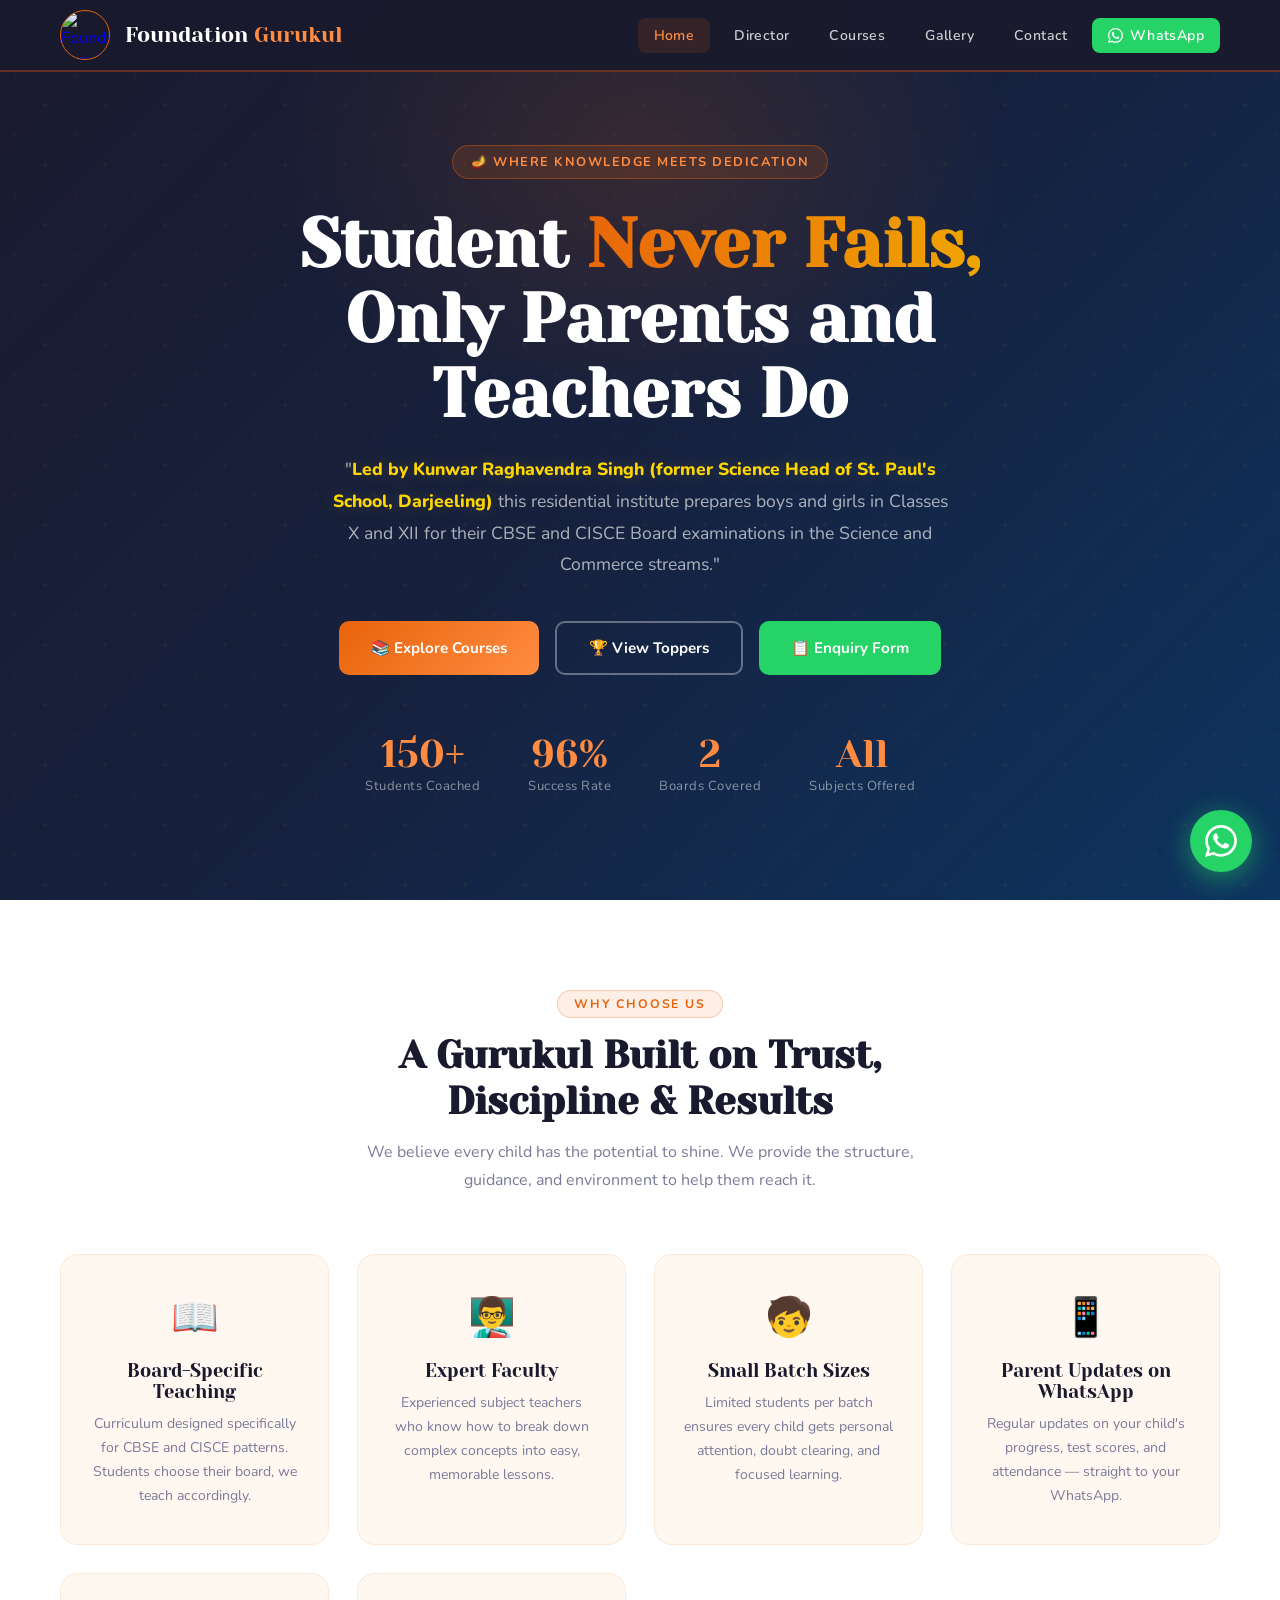
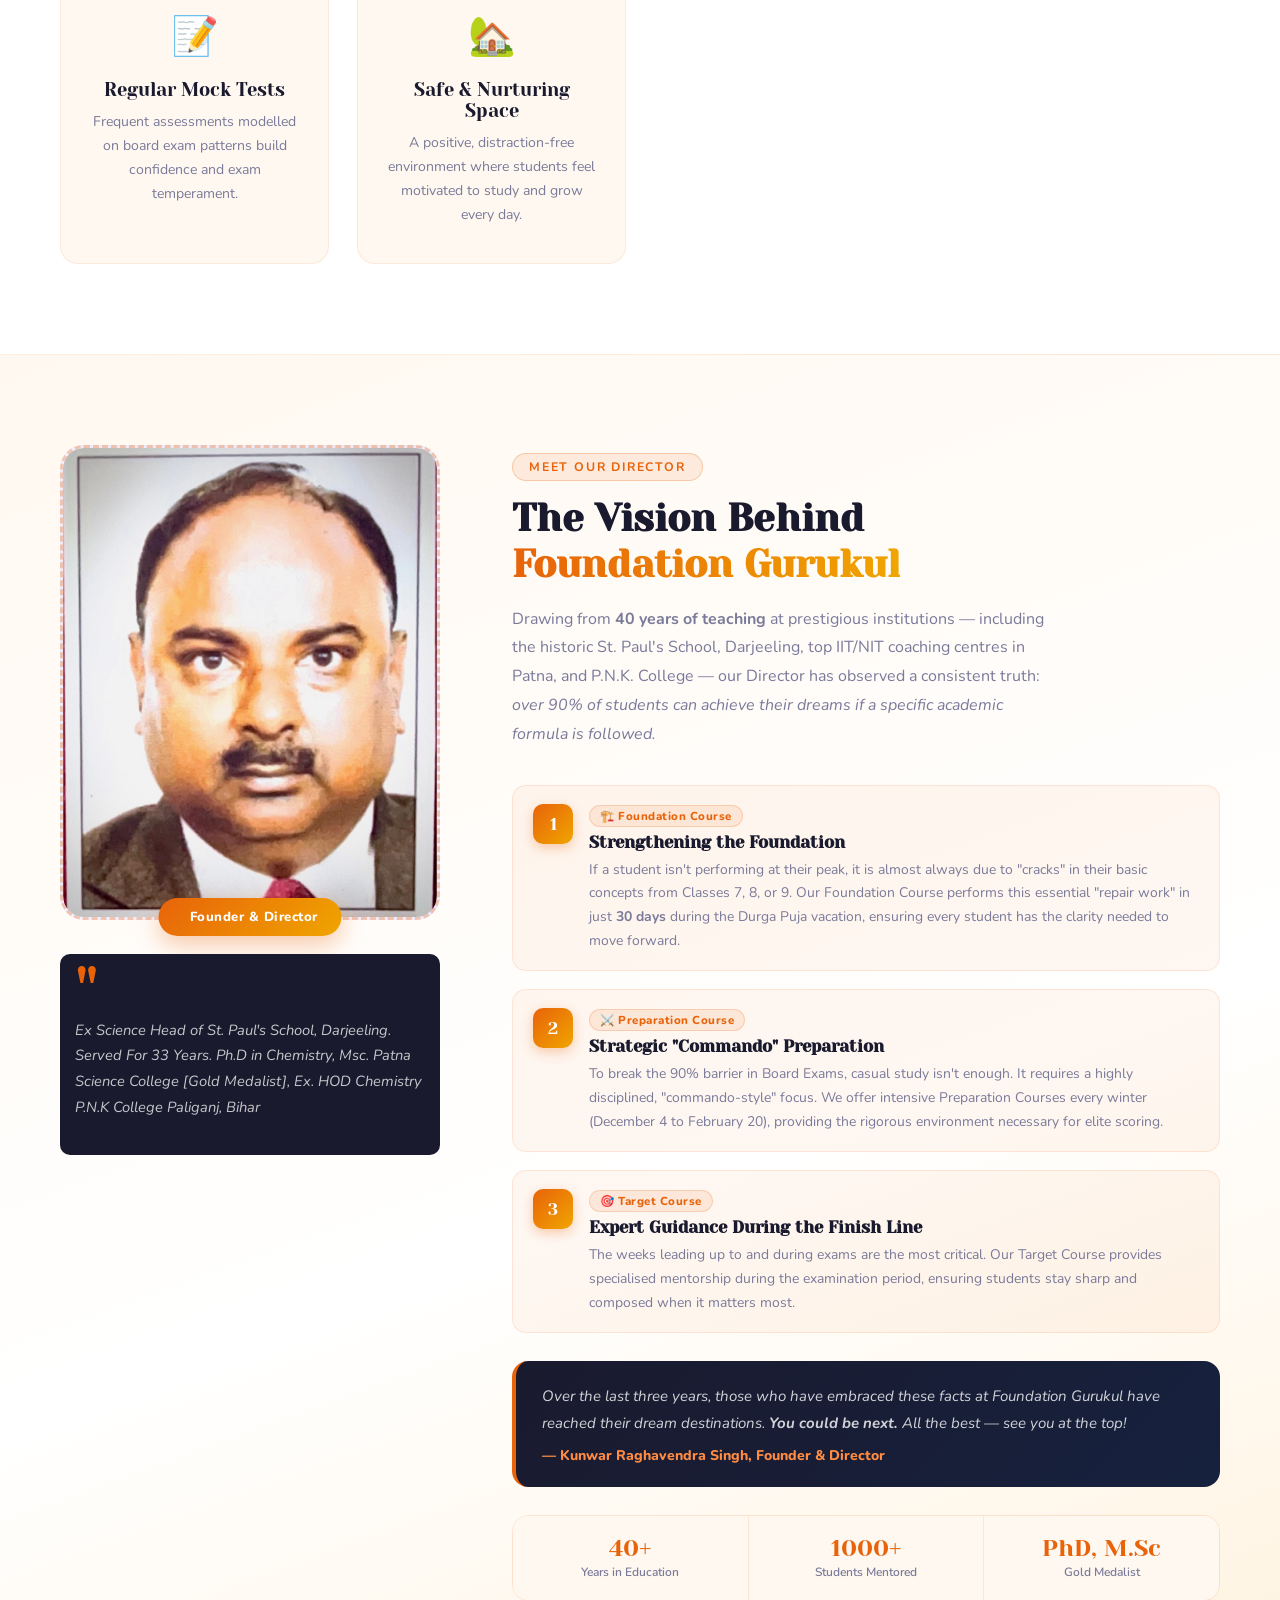
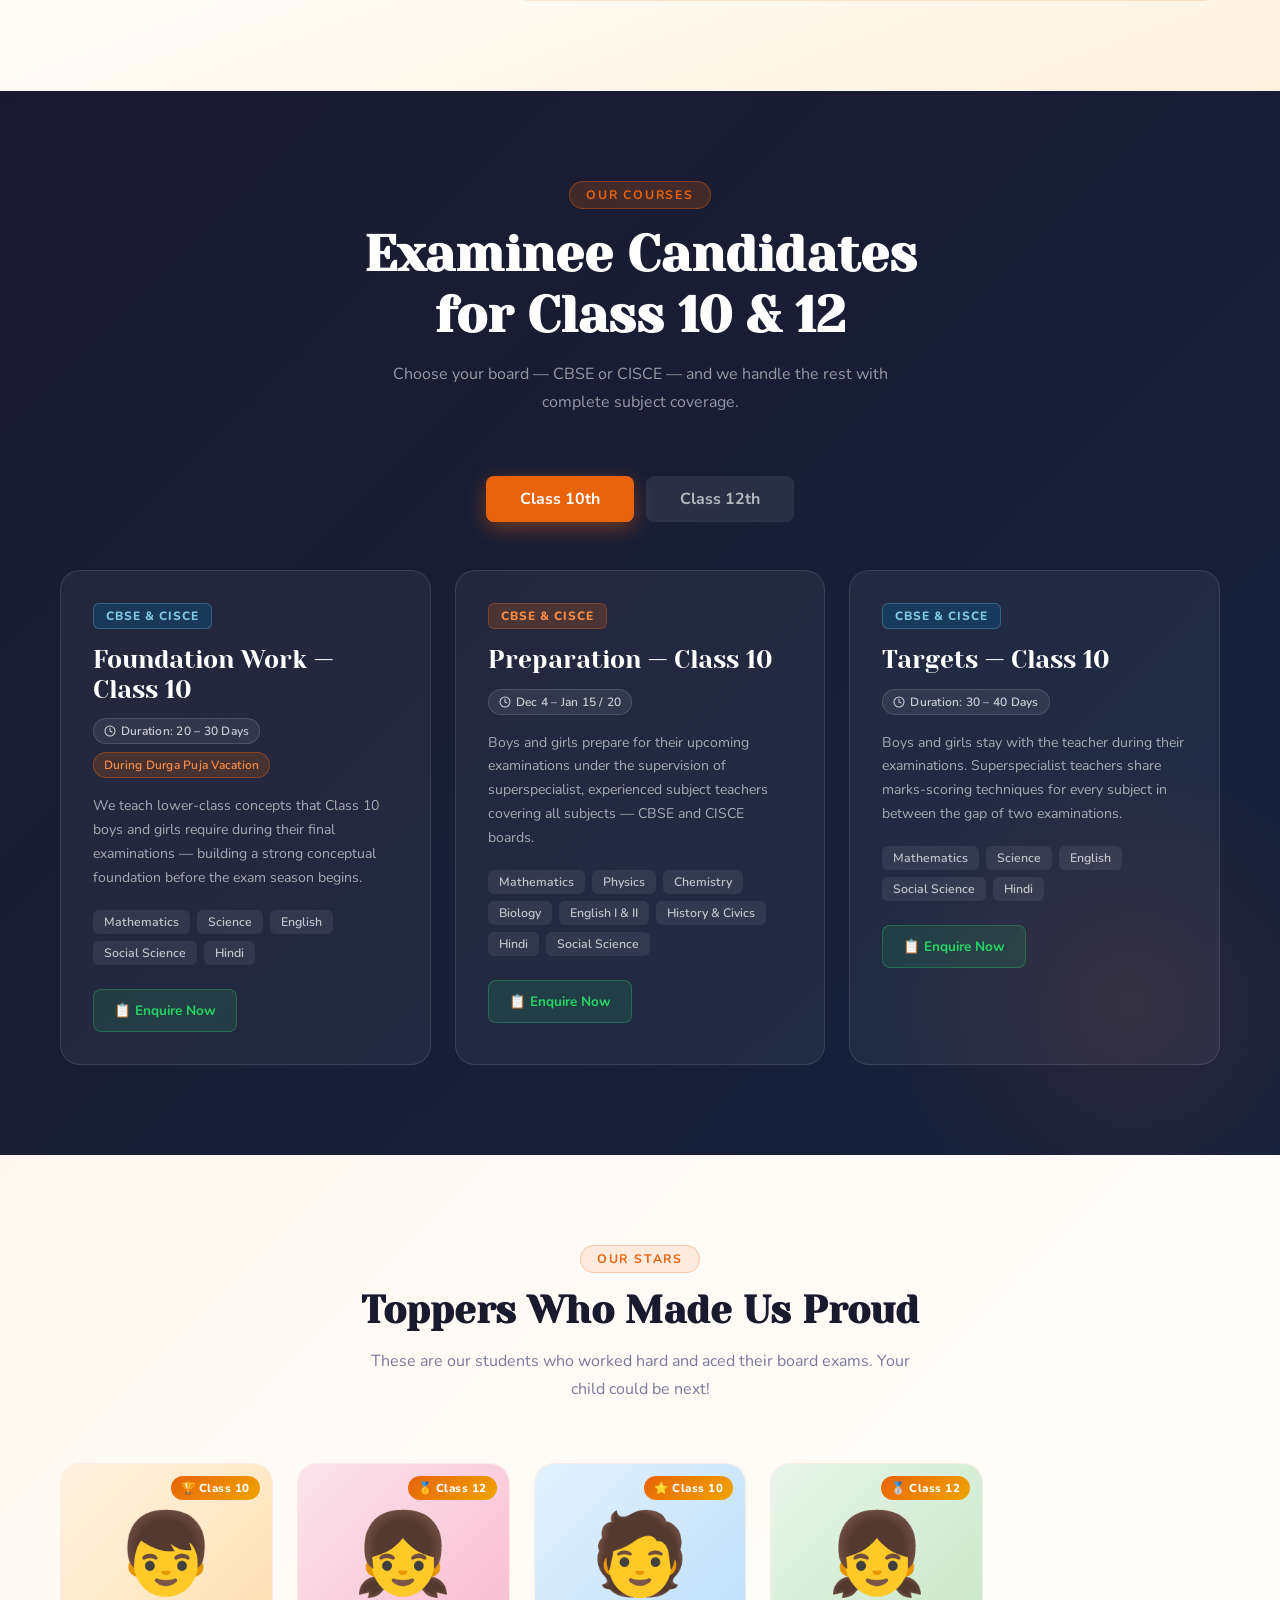
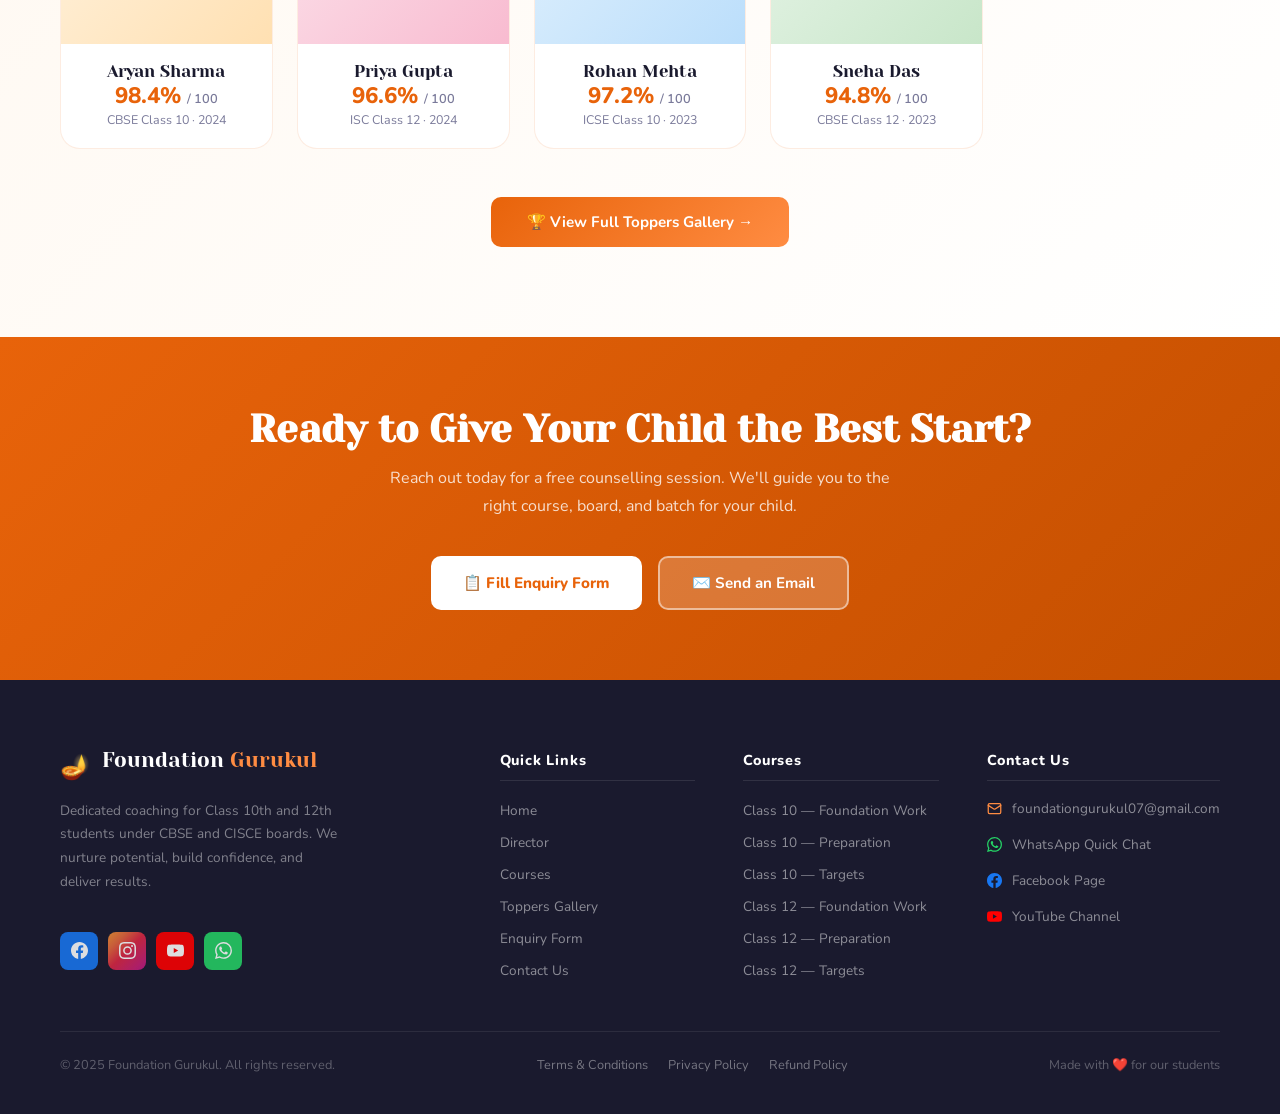
==== commit 3dbc4450: "Enquiry Form Added" ====
--- a/index.html
+++ b/index.html
@@ -2,87 +2,60 @@
 <html lang="en">
 <head>
   <meta name="google-site-verification" content="MOljAap06_tWRp4uugVHmM7u36Mb58zMB6kxabq_eHo" />
-<meta charset="UTF-8">
-<meta name="viewport" content="width=device-width, initial-scale=1.0">
-<title>Foundation Gurukul – Excellence in Education</title>
-<link href="https://fonts.googleapis.com/css2?family=Yeseva+One&family=Nunito:wght@300;400;500;600;700;800&display=swap" rel="stylesheet">
-<link rel="stylesheet" href="style.css">
-<style>
-  /* Course meta badges */
-  .course-meta-row {
-    display: flex;
-    flex-wrap: wrap;
-    gap: 8px;
-    margin: 10px 0 16px;
-  }
-  .course-meta-badge {
-    display: inline-flex;
-    align-items: center;
-    gap: 5px;
-    background: rgba(255,255,255,0.07);
-    border: 1px solid rgba(255,255,255,0.13);
-    color: rgba(255,255,255,0.75);
-    font-size: 0.75rem;
-    font-weight: 600;
-    padding: 4px 10px;
-    border-radius: 20px;
-  }
-  .course-meta-badge--orange {
-    background: rgba(232,99,10,0.18);
-    border-color: rgba(232,99,10,0.4);
-    color: #ff8c42;
-  }
-  /* Floating WhatsApp */
-  .float-wa {
-    position: fixed;
-    bottom: 28px;
-    right: 28px;
-    z-index: 998;
-    width: 62px;
-    height: 62px;
-    border-radius: 50%;
-    background: #25D366;
-    display: flex;
-    align-items: center;
-    justify-content: center;
-    text-decoration: none;
-    box-shadow: 0 6px 28px rgba(37,211,102,0.55);
-    animation: wa-pulse 2.5s infinite;
-    transition: transform 0.2s;
-  }
-  .float-wa:hover { transform: scale(1.12); }
-  .float-wa svg { display: block; }
-  @keyframes wa-pulse {
-    0%,100% { box-shadow: 0 6px 28px rgba(37,211,102,0.55); }
-    50%      { box-shadow: 0 6px 40px rgba(37,211,102,0.85); }
-  }
-  .float-wa-label {
-    position: fixed;
-    bottom: 100px;
-    right: 28px;
-    z-index: 997;
-    background: #1A1A2E;
-    color: #fff;
-    padding: 7px 14px;
-    border-radius: 8px;
-    font-size: 0.8rem;
-    font-weight: 600;
-    border: 1px solid rgba(37,211,102,0.3);
-    opacity: 0;
-    pointer-events: none;
-    transition: opacity 0.2s;
-    white-space: nowrap;
-    font-family: 'Nunito', sans-serif;
-  }
-  .float-wa:hover + .float-wa-label { opacity: 1; }
-</style>
-<title>Foundation Gurukul | Best Residential Coaching for Class X & XII</title>
-
-  <meta name="description" content="Foundation Gurukul offers specialized residential coaching for Class X and XII (Science & Commerce) students under CBSE and CISCE Boards. Join for expert-led board preparation.">
-
-  <meta name="keywords" content="Foundation Gurukul, Class 10 coaching, Class 12 Science coaching, Commerce coaching, residential coaching institute, CBSE board preparation,St.Paul's School, Best Coaching in Siliguri">
-
+  <meta charset="UTF-8">
+  <meta name="viewport" content="width=device-width, initial-scale=1.0">
+  <title>Foundation Gurukul – Excellence in Education</title>
+  <link href="https://fonts.googleapis.com/css2?family=Yeseva+One&family=Nunito:wght@300;400;500;600;700;800&display=swap" rel="stylesheet">
+  <link rel="stylesheet" href="style.css">
+  <meta name="description" content="Foundation Gurukul offers specialized residential coaching for Class X and XII students under CBSE and CISCE Boards.">
+  <meta name="keywords" content="Foundation Gurukul, Class 10 coaching, Class 12 Science coaching, residential coaching institute, CBSE board preparation, St.Paul's School, Best Coaching in Siliguri">
   <link rel="canonical" href="https://www.foundationgurukul.com/" />
+  <style>
+    .course-meta-row { display:flex; flex-wrap:wrap; gap:8px; margin:10px 0 16px; }
+    .course-meta-badge { display:inline-flex; align-items:center; gap:5px; background:rgba(255,255,255,0.07); border:1px solid rgba(255,255,255,0.13); color:rgba(255,255,255,0.75); font-size:0.75rem; font-weight:600; padding:4px 10px; border-radius:20px; }
+    .course-meta-badge--orange { background:rgba(232,99,10,0.18); border-color:rgba(232,99,10,0.4); color:#ff8c42; }
+    .float-wa { position:fixed; bottom:28px; right:28px; z-index:998; width:62px; height:62px; border-radius:50%; background:#25D366; display:flex; align-items:center; justify-content:center; text-decoration:none; box-shadow:0 6px 28px rgba(37,211,102,0.55); animation:wa-pulse 2.5s infinite; transition:transform 0.2s; }
+    .float-wa:hover { transform:scale(1.12); }
+    .float-wa svg { display:block; }
+    @keyframes wa-pulse { 0%,100% { box-shadow:0 6px 28px rgba(37,211,102,0.55); } 50% { box-shadow:0 6px 40px rgba(37,211,102,0.85); } }
+    .float-wa-label { position:fixed; bottom:100px; right:28px; z-index:997; background:#1A1A2E; color:#fff; padding:7px 14px; border-radius:8px; font-size:0.8rem; font-weight:600; border:1px solid rgba(37,211,102,0.3); opacity:0; pointer-events:none; transition:opacity 0.2s; white-space:nowrap; font-family:'Nunito',sans-serif; }
+    .float-wa:hover + .float-wa-label { opacity:1; }
+    .highlight-yellow { color:#FFD700; font-weight:800; text-shadow:0 0 18px rgba(255,215,0,0.25); }
+    .course-name { font-family:'Yeseva One',serif !important; font-size:1.55rem !important; color:var(--white); margin-bottom:14px; line-height:1.2; }
+    .courses-bg .section-title { font-size:clamp(2.2rem,4vw,3.2rem) !important; }
+    .tab-btn { font-size:1rem !important; padding:12px 34px !important; }
+    .director-vision-list { display:flex; flex-direction:column; gap:18px; margin:22px 0 28px; }
+    .vision-pillar { display:flex; gap:16px; align-items:flex-start; background:rgba(232,99,10,0.05); border:1px solid rgba(232,99,10,0.12); border-radius:14px; padding:18px 20px; transition:border-color 0.2s,background 0.2s; }
+    .vision-pillar:hover { border-color:rgba(232,99,10,0.3); background:rgba(232,99,10,0.08); }
+    .vision-pillar-num { width:40px; height:40px; border-radius:10px; background:linear-gradient(135deg,var(--saffron),var(--gold)); color:#fff; display:flex; align-items:center; justify-content:center; font-family:'Yeseva One',serif; font-size:1.1rem; flex-shrink:0; box-shadow:0 4px 12px rgba(232,99,10,0.3); }
+    .vision-pillar-content h4 { font-family:'Yeseva One',serif; font-size:1.05rem; color:var(--deep); margin-bottom:6px; }
+    .vision-pillar-content p { color:var(--muted); font-size:0.87rem; line-height:1.7; margin:0 !important; }
+    .solution-tag { display:inline-block; background:rgba(232,99,10,0.1); color:var(--saffron); border:1px solid rgba(232,99,10,0.2); padding:2px 10px; border-radius:20px; font-size:0.72rem; font-weight:800; letter-spacing:0.5px; margin-bottom:6px; }
+    .director-cta-quote { background:linear-gradient(135deg,var(--deep),var(--navy)); border-radius:16px; padding:22px 26px; border-left:4px solid var(--saffron); margin-top:8px; }
+    .director-cta-quote p { color:rgba(255,255,255,0.8) !important; font-size:0.94rem !important; line-height:1.75 !important; font-style:italic; margin:0 !important; }
+    .director-cta-quote .quote-sign { color:var(--saffron-light); font-weight:800; font-size:0.88rem; display:block; margin-top:10px; font-style:normal; }
+    /* Footer guaranteed styles */
+    footer { background:var(--deep); padding:70px 60px 40px; }
+    .footer-grid { display:grid; grid-template-columns:2fr 1fr 1fr 1fr; gap:48px; max-width:1200px; margin:0 auto 50px; }
+    .footer-brand p { color:rgba(255,255,255,0.45); font-size:0.85rem; line-height:1.75; max-width:280px; margin-bottom:20px; }
+    .footer-col h4 { color:#fff; font-size:0.9rem; font-weight:800; letter-spacing:0.8px; margin-bottom:18px; padding-bottom:10px; border-bottom:1px solid rgba(255,255,255,0.1); }
+    .footer-col ul { list-style:none; display:flex; flex-direction:column; gap:10px; }
+    .footer-col ul li a { color:rgba(255,255,255,0.5); text-decoration:none; font-size:0.85rem; transition:color 0.2s; }
+    .footer-col ul li a:hover { color:var(--saffron-light); }
+    .footer-contact-item { display:flex; gap:10px; align-items:flex-start; margin-bottom:14px; }
+    .fci-icon { margin-top:2px; flex-shrink:0; }
+    .fci-text { color:rgba(255,255,255,0.5); font-size:0.85rem; line-height:1.5; }
+    .fci-text a { color:rgba(255,255,255,0.5); text-decoration:none; }
+    .fci-text a:hover { color:var(--saffron-light); }
+    .footer-bottom { max-width:1200px; margin:0 auto; padding-top:24px; border-top:1px solid rgba(255,255,255,0.08); display:flex; justify-content:space-between; align-items:center; flex-wrap:wrap; gap:12px; }
+    .footer-copy,.footer-love { color:rgba(255,255,255,0.3); font-size:0.8rem; }
+    .footer-love span { color:var(--saffron-light); }
+    .footer-legal-links { display:flex; gap:20px; flex-wrap:wrap; }
+    .footer-legal-links a { color:rgba(255,255,255,0.4); text-decoration:none; font-size:0.8rem; }
+    .footer-legal-links a:hover { color:var(--saffron-light); }
+    @media(max-width:960px) { footer { padding:60px 24px 30px; } .footer-grid { grid-template-columns:1fr 1fr; gap:32px; } }
+    @media(max-width:600px) { .footer-grid { grid-template-columns:1fr; } .footer-bottom { flex-direction:column; text-align:center; } }
+  </style>
 </head>
 <body>
 
@@ -117,14 +90,11 @@
   <div class="hero-content">
     <div class="hero-badge">🪔 Where Knowledge Meets Dedication</div>
     <h1>Student<span class="highlight"> Never Fails,</span><br>Only Parents and Teachers Do</h1>
-    <p><span class="highlight-green">"Led by Kunwar Raghavendra Singh (former Science Head of St. Paul's School, Darjeeling)</span> this residential institute prepares boys and girls in Classes X and XII for their CBSE and CISCE Board examinations in the Science and Commerce streams."</p>
+    <p>"<span class="highlight-yellow">Led by Kunwar Raghavendra Singh (former Science Head of St. Paul's School, Darjeeling)</span> this residential institute prepares boys and girls in Classes X and XII for their CBSE and CISCE Board examinations in the Science and Commerce streams."</p>
     <div class="hero-btns">
       <a href="#courses" class="btn btn-primary">📚 Explore Courses</a>
       <a href="gallery.html" class="btn btn-outline">🏆 View Toppers</a>
-      <a href="https://wa.me/918145958152?text=Hello%21%20I%20want%20to%20enroll%20my%20child%20at%20Foundation%20Gurukul." target="_blank" class="btn btn-wa">
-        <svg width="18" height="18" viewBox="0 0 24 24" fill="currentColor"><path d="M17.472 14.382c-.297-.149-1.758-.867-2.03-.967-.273-.099-.471-.148-.67.15-.197.297-.767.966-.94 1.164-.173.199-.347.223-.644.075-.297-.15-1.255-.463-2.39-1.475-.883-.788-1.48-1.761-1.653-2.059-.173-.297-.018-.458.13-.606.134-.133.298-.347.446-.52.149-.174.198-.298.298-.497.099-.198.05-.371-.025-.52-.075-.149-.669-1.612-.916-2.207-.242-.579-.487-.5-.669-.51-.173-.008-.371-.01-.57-.01-.198 0-.52.074-.792.372-.272.297-1.04 1.016-1.04 2.479 0 1.462 1.065 2.875 1.213 3.074.149.198 2.096 3.2 5.077 4.487.709.306 1.262.489 1.694.625.712.227 1.36.195 1.871.118.571-.085 1.758-.719 2.006-1.413.248-.694.248-1.289.173-1.413-.074-.124-.272-.198-.57-.347m-5.421 7.403h-.004a9.87 9.87 0 01-5.031-1.378l-.361-.214-3.741.982.998-3.648-.235-.374a9.86 9.86 0 01-1.51-5.26c.001-5.45 4.436-9.884 9.888-9.884 2.64 0 5.122 1.03 6.988 2.898a9.825 9.825 0 012.893 6.994c-.003 5.45-4.437 9.884-9.885 9.884m8.413-18.297A11.815 11.815 0 0012.05 0C5.495 0 .16 5.335.157 11.892c0 2.096.547 4.142 1.588 5.945L.057 24l6.305-1.654a11.882 11.882 0 005.683 1.448h.005c6.554 0 11.89-5.335 11.893-11.893a11.821 11.821 0 00-3.48-8.413z"/></svg>
-        Quick Enquiry
-      </a>
+      <a href="enquiry.html" class="btn btn-wa">📋 Enquiry Form</a>
     </div>
     <div class="hero-stats">
       <div class="stat"><div class="stat-num">150+</div><div class="stat-label">Students Coached</div></div>
@@ -140,45 +110,21 @@
   <div class="section-inner">
     <div class="section-header">
       <div class="section-tag">Why Choose Us</div>
-      <h2 class="section-title">A Gurukul Built on Trust, <br>Discipline &amp; Results</h2>
+      <h2 class="section-title">A Gurukul Built on Trust,<br>Discipline &amp; Results</h2>
       <p class="section-sub">We believe every child has the potential to shine. We provide the structure, guidance, and environment to help them reach it.</p>
     </div>
     <div class="why-grid">
-      <div class="why-card">
-        <div class="why-icon">📖</div>
-        <div class="why-title">Board-Specific Teaching</div>
-        <div class="why-desc">Curriculum designed specifically for CBSE and CISCE patterns. Students choose their board, we teach accordingly.</div>
-      </div>
-      <div class="why-card">
-        <div class="why-icon">👨‍🏫</div>
-        <div class="why-title">Expert Faculty</div>
-        <div class="why-desc">Experienced subject teachers who know how to break down complex concepts into easy, memorable lessons.</div>
-      </div>
-      <div class="why-card">
-        <div class="why-icon">🧒</div>
-        <div class="why-title">Small Batch Sizes</div>
-        <div class="why-desc">Limited students per batch ensures every child gets personal attention, doubt clearing, and focused learning.</div>
-      </div>
-      <div class="why-card">
-        <div class="why-icon">📱</div>
-        <div class="why-title">Parent Updates on WhatsApp</div>
-        <div class="why-desc">Regular updates on your child's progress, test scores, and attendance — straight to your WhatsApp.</div>
-      </div>
-      <div class="why-card">
-        <div class="why-icon">📝</div>
-        <div class="why-title">Regular Mock Tests</div>
-        <div class="why-desc">Frequent assessments modelled on board exam patterns build confidence and exam temperament.</div>
-      </div>
-      <div class="why-card">
-        <div class="why-icon">🏡</div>
-        <div class="why-title">Safe &amp; Nurturing Space</div>
-        <div class="why-desc">A positive, distraction-free environment where students feel motivated to study and grow every day.</div>
-      </div>
-    </div>
-  </div>
-</section>
-
-<!-- DIRECTOR SECTION -->
+      <div class="why-card"><div class="why-icon">📖</div><div class="why-title">Board-Specific Teaching</div><div class="why-desc">Curriculum designed specifically for CBSE and CISCE patterns. Students choose their board, we teach accordingly.</div></div>
+      <div class="why-card"><div class="why-icon">👨‍🏫</div><div class="why-title">Expert Faculty</div><div class="why-desc">Experienced subject teachers who know how to break down complex concepts into easy, memorable lessons.</div></div>
+      <div class="why-card"><div class="why-icon">🧒</div><div class="why-title">Small Batch Sizes</div><div class="why-desc">Limited students per batch ensures every child gets personal attention, doubt clearing, and focused learning.</div></div>
+      <div class="why-card"><div class="why-icon">📱</div><div class="why-title">Parent Updates on WhatsApp</div><div class="why-desc">Regular updates on your child's progress, test scores, and attendance — straight to your WhatsApp.</div></div>
+      <div class="why-card"><div class="why-icon">📝</div><div class="why-title">Regular Mock Tests</div><div class="why-desc">Frequent assessments modelled on board exam patterns build confidence and exam temperament.</div></div>
+      <div class="why-card"><div class="why-icon">🏡</div><div class="why-title">Safe &amp; Nurturing Space</div><div class="why-desc">A positive, distraction-free environment where students feel motivated to study and grow every day.</div></div>
+    </div>
+  </div>
+</section>
+
+<!-- DIRECTOR -->
 <section id="director" class="director-bg">
   <div class="section-inner">
     <div class="director-layout">
@@ -188,36 +134,52 @@
             <div class="director-photo-icon">👨‍🏫</div>
             <div class="director-photo-hint"><img src="images/Directors pic.jpeg" alt="Director"></div>
           </div>
-          <div class="director-photo-badge">
-            <span class="dir-badge-icon"></span>
-            <span>Founder &amp; Director</span>
-          </div>
+          <div class="director-photo-badge"><span class="dir-badge-icon"></span><span>Founder &amp; Director</span></div>
         </div>
         <div class="director-quote-card">
           <div class="dir-quote-mark">"</div>
-          <p>Ex Science Head of St. Paul's School, Darjeeling. Served For 33 Years. Ph.D in Chemistry, Msc. Patna Science College [Gold Medalist], Ex. HOD Chemistry P.N.K College Paliganj, Bihar </p>
+          <p>Ex Science Head of St. Paul's School, Darjeeling. Served For 33 Years. Ph.D in Chemistry, Msc. Patna Science College [Gold Medalist], Ex. HOD Chemistry P.N.K College Paliganj, Bihar</p>
           <div class="dir-quote-author"></div>
         </div>
       </div>
       <div class="director-details-col">
         <div class="section-tag">Meet Our Director</div>
         <h2 class="section-title director-title">The Vision Behind<br><span class="dir-name-highlight">Foundation Gurukul</span></h2>
-        <p class="director-intro">
-          With over three decades of dedication to education, our Director has shaped hundreds of young minds across some of India's most reputed institutions. His philosophy is simple — every student deserves personal attention, structured learning, and a teacher who believes in them.
-        </p>
-        <div class="dir-credentials">
-          <div class="dir-cred-item">
-            <div class="dir-cred-num">30+</div>
-            <div class="dir-cred-label">Years in Education</div>
+        <p class="director-intro">Drawing from <strong>40 years of teaching</strong> at prestigious institutions — including the historic St. Paul's School, Darjeeling, top IIT/NIT coaching centres in Patna, and P.N.K. College — our Director has observed a consistent truth: <em>over 90% of students can achieve their dreams if a specific academic formula is followed.</em></p>
+        <div class="director-vision-list">
+          <div class="vision-pillar">
+            <div class="vision-pillar-num">1</div>
+            <div class="vision-pillar-content">
+              <span class="solution-tag">🏗️ Foundation Course</span>
+              <h4>Strengthening the Foundation</h4>
+              <p>If a student isn't performing at their peak, it is almost always due to "cracks" in their basic concepts from Classes 7, 8, or 9. Our Foundation Course performs this essential "repair work" in just <strong>30 days</strong> during the Durga Puja vacation, ensuring every student has the clarity needed to move forward.</p>
+            </div>
           </div>
-          <div class="dir-cred-item">
-            <div class="dir-cred-num">1000+</div>
-            <div class="dir-cred-label">Students Mentored</div>
+          <div class="vision-pillar">
+            <div class="vision-pillar-num">2</div>
+            <div class="vision-pillar-content">
+              <span class="solution-tag">⚔️ Preparation Course</span>
+              <h4>Strategic "Commando" Preparation</h4>
+              <p>To break the 90% barrier in Board Exams, casual study isn't enough. It requires a highly disciplined, "commando-style" focus. We offer intensive Preparation Courses every winter (December 4 to February 20), providing the rigorous environment necessary for elite scoring.</p>
+            </div>
           </div>
-          <div class="dir-cred-item">
-            <div class="dir-cred-num">PhD, M.Sc (Gold Medalist)</div>
-            <div class="dir-cred-label">Qualifications</div>
+          <div class="vision-pillar">
+            <div class="vision-pillar-num">3</div>
+            <div class="vision-pillar-content">
+              <span class="solution-tag">🎯 Target Course</span>
+              <h4>Expert Guidance During the Finish Line</h4>
+              <p>The weeks leading up to and during exams are the most critical. Our Target Course provides specialised mentorship during the examination period, ensuring students stay sharp and composed when it matters most.</p>
+            </div>
           </div>
+        </div>
+        <div class="director-cta-quote">
+          <p>Over the last three years, those who have embraced these facts at Foundation Gurukul have reached their dream destinations. <strong>You could be next.</strong> All the best — see you at the top!</p>
+          <span class="quote-sign">— Kunwar Raghavendra Singh, Founder &amp; Director</span>
+        </div>
+        <div class="dir-credentials" style="margin-top:28px;">
+          <div class="dir-cred-item"><div class="dir-cred-num">40+</div><div class="dir-cred-label">Years in Education</div></div>
+          <div class="dir-cred-item"><div class="dir-cred-num">1000+</div><div class="dir-cred-label">Students Mentored</div></div>
+          <div class="dir-cred-item"><div class="dir-cred-num">PhD, M.Sc</div><div class="dir-cred-label">Gold Medalist</div></div>
         </div>
       </div>
     </div>
@@ -239,7 +201,6 @@
 
     <!-- CLASS 10 -->
     <div id="tab-10" class="course-panel active">
-
       <div class="course-card">
         <div class="course-board board-cbse">CBSE &amp; CISCE</div>
         <div class="course-name">Foundation Work — Class 10</div>
@@ -248,52 +209,33 @@
           <span class="course-meta-badge course-meta-badge--orange">During Durga Puja Vacation</span>
         </div>
         <div class="course-desc">We teach lower-class concepts that Class 10 boys and girls require during their final examinations — building a strong conceptual foundation before the exam season begins.</div>
-        <div class="course-subjects">
-          <span class="subj-tag">Mathematics</span><span class="subj-tag">Science</span><span class="subj-tag">English</span><span class="subj-tag">Social Science</span><span class="subj-tag">Hindi</span>
-        </div>
-        <a href="https://wa.me/918145958152?text=Hello%21%20I%20want%20to%20enquire%20about%20Class%2010%20Foundation%20Work." target="_blank" class="course-enquire">
-          <svg width="16" height="16" viewBox="0 0 24 24" fill="currentColor"><path d="M17.472 14.382c-.297-.149-1.758-.867-2.03-.967-.273-.099-.471-.148-.67.15-.197.297-.767.966-.94 1.164-.173.199-.347.223-.644.075-.297-.15-1.255-.463-2.39-1.475-.883-.788-1.48-1.761-1.653-2.059-.173-.297-.018-.458.13-.606.134-.133.298-.347.446-.52.149-.174.198-.298.298-.497.099-.198.05-.371-.025-.52-.075-.149-.669-1.612-.916-2.207-.242-.579-.487-.5-.669-.51-.173-.008-.371-.01-.57-.01-.198 0-.52.074-.792.372-.272.297-1.04 1.016-1.04 2.479 0 1.462 1.065 2.875 1.213 3.074.149.198 2.096 3.2 5.077 4.487.709.306 1.262.489 1.694.625.712.227 1.36.195 1.871.118.571-.085 1.758-.719 2.006-1.413.248-.694.248-1.289.173-1.413-.074-.124-.272-.198-.57-.347m-5.421 7.403h-.004a9.87 9.87 0 01-5.031-1.378l-.361-.214-3.741.982.998-3.648-.235-.374a9.86 9.86 0 01-1.51-5.26c.001-5.45 4.436-9.884 9.888-9.884 2.64 0 5.122 1.03 6.988 2.898a9.825 9.825 0 012.893 6.994c-.003 5.45-4.437 9.884-9.885 9.884m8.413-18.297A11.815 11.815 0 0012.05 0C5.495 0 .16 5.335.157 11.892c0 2.096.547 4.142 1.588 5.945L.057 24l6.305-1.654a11.882 11.882 0 005.683 1.448h.005c6.554 0 11.89-5.335 11.893-11.893a11.821 11.821 0 00-3.48-8.413z"/></svg>
-          Enquire on WhatsApp
-        </a>
-      </div>
-
+        <div class="course-subjects"><span class="subj-tag">Mathematics</span><span class="subj-tag">Science</span><span class="subj-tag">English</span><span class="subj-tag">Social Science</span><span class="subj-tag">Hindi</span></div>
+        <a href="enquiry.html" class="course-enquire">📋 Enquire Now</a>
+      </div>
       <div class="course-card">
         <div class="course-board board-icse">CBSE &amp; CISCE</div>
         <div class="course-name">Preparation — Class 10</div>
         <div class="course-meta-row">
           <span class="course-meta-badge"><svg width="12" height="12" viewBox="0 0 24 24" fill="none" stroke="currentColor" stroke-width="2.2" stroke-linecap="round" stroke-linejoin="round"><circle cx="12" cy="12" r="10"/><polyline points="12 6 12 12 16 14"/></svg> Dec 4 – Jan 15 / 20</span>
         </div>
-        <div class="course-desc">In this period, boys and girls prepare for their upcoming examinations under the supervision of superspecialist, experienced subject teachers covering all subjects of Class 10 — CBSE and CISCE boards.</div>
-        <div class="course-subjects">
-          <span class="subj-tag">Mathematics</span><span class="subj-tag">Physics</span><span class="subj-tag">Chemistry</span><span class="subj-tag">Biology</span><span class="subj-tag">English I &amp; II</span><span class="subj-tag">History &amp; Civics</span><span class="subj-tag">Hindi</span><span class="subj-tag">Social Science</span>
-        </div>
-        <a href="https://wa.me/918145958152?text=Hello%21%20I%20want%20to%20enquire%20about%20Class%2010%20Preparation." target="_blank" class="course-enquire">
-          <svg width="16" height="16" viewBox="0 0 24 24" fill="currentColor"><path d="M17.472 14.382c-.297-.149-1.758-.867-2.03-.967-.273-.099-.471-.148-.67.15-.197.297-.767.966-.94 1.164-.173.199-.347.223-.644.075-.297-.15-1.255-.463-2.39-1.475-.883-.788-1.48-1.761-1.653-2.059-.173-.297-.018-.458.13-.606.134-.133.298-.347.446-.52.149-.174.198-.298.298-.497.099-.198.05-.371-.025-.52-.075-.149-.669-1.612-.916-2.207-.242-.579-.487-.5-.669-.51-.173-.008-.371-.01-.57-.01-.198 0-.52.074-.792.372-.272.297-1.04 1.016-1.04 2.479 0 1.462 1.065 2.875 1.213 3.074.149.198 2.096 3.2 5.077 4.487.709.306 1.262.489 1.694.625.712.227 1.36.195 1.871.118.571-.085 1.758-.719 2.006-1.413.248-.694.248-1.289.173-1.413-.074-.124-.272-.198-.57-.347m-5.421 7.403h-.004a9.87 9.87 0 01-5.031-1.378l-.361-.214-3.741.982.998-3.648-.235-.374a9.86 9.86 0 01-1.51-5.26c.001-5.45 4.436-9.884 9.888-9.884 2.64 0 5.122 1.03 6.988 2.898a9.825 9.825 0 012.893 6.994c-.003 5.45-4.437 9.884-9.885 9.884m8.413-18.297A11.815 11.815 0 0012.05 0C5.495 0 .16 5.335.157 11.892c0 2.096.547 4.142 1.588 5.945L.057 24l6.305-1.654a11.882 11.882 0 005.683 1.448h.005c6.554 0 11.89-5.335 11.893-11.893a11.821 11.821 0 00-3.48-8.413z"/></svg>
-          Enquire on WhatsApp
-        </a>
-      </div>
-
+        <div class="course-desc">Boys and girls prepare for their upcoming examinations under the supervision of superspecialist, experienced subject teachers covering all subjects — CBSE and CISCE boards.</div>
+        <div class="course-subjects"><span class="subj-tag">Mathematics</span><span class="subj-tag">Physics</span><span class="subj-tag">Chemistry</span><span class="subj-tag">Biology</span><span class="subj-tag">English I &amp; II</span><span class="subj-tag">History &amp; Civics</span><span class="subj-tag">Hindi</span><span class="subj-tag">Social Science</span></div>
+        <a href="enquiry.html" class="course-enquire">📋 Enquire Now</a>
+      </div>
       <div class="course-card">
         <div class="course-board board-cbse">CBSE &amp; CISCE</div>
         <div class="course-name">Targets — Class 10</div>
         <div class="course-meta-row">
           <span class="course-meta-badge"><svg width="12" height="12" viewBox="0 0 24 24" fill="none" stroke="currentColor" stroke-width="2.2" stroke-linecap="round" stroke-linejoin="round"><circle cx="12" cy="12" r="10"/><polyline points="12 6 12 12 16 14"/></svg> Duration: 30 – 40 Days</span>
         </div>
-        <div class="course-desc">Boys and girls stay with the teacher during their examinations. Superspecialist teachers share marks-scoring techniques for every subject in between the gap of two examinations — helping students achieve their targets.</div>
-        <div class="course-subjects">
-          <span class="subj-tag">Mathematics</span><span class="subj-tag">Science</span><span class="subj-tag">English</span><span class="subj-tag">Social Science</span><span class="subj-tag">Hindi</span>
-        </div>
-        <a href="https://wa.me/918145958152?text=Hello%21%20I%20want%20to%20enquire%20about%20Class%2010%20Targets%20program." target="_blank" class="course-enquire">
-          <svg width="16" height="16" viewBox="0 0 24 24" fill="currentColor"><path d="M17.472 14.382c-.297-.149-1.758-.867-2.03-.967-.273-.099-.471-.148-.67.15-.197.297-.767.966-.94 1.164-.173.199-.347.223-.644.075-.297-.15-1.255-.463-2.39-1.475-.883-.788-1.48-1.761-1.653-2.059-.173-.297-.018-.458.13-.606.134-.133.298-.347.446-.52.149-.174.198-.298.298-.497.099-.198.05-.371-.025-.52-.075-.149-.669-1.612-.916-2.207-.242-.579-.487-.5-.669-.51-.173-.008-.371-.01-.57-.01-.198 0-.52.074-.792.372-.272.297-1.04 1.016-1.04 2.479 0 1.462 1.065 2.875 1.213 3.074.149.198 2.096 3.2 5.077 4.487.709.306 1.262.489 1.694.625.712.227 1.36.195 1.871.118.571-.085 1.758-.719 2.006-1.413.248-.694.248-1.289.173-1.413-.074-.124-.272-.198-.57-.347m-5.421 7.403h-.004a9.87 9.87 0 01-5.031-1.378l-.361-.214-3.741.982.998-3.648-.235-.374a9.86 9.86 0 01-1.51-5.26c.001-5.45 4.436-9.884 9.888-9.884 2.64 0 5.122 1.03 6.988 2.898a9.825 9.825 0 012.893 6.994c-.003 5.45-4.437 9.884-9.885 9.884m8.413-18.297A11.815 11.815 0 0012.05 0C5.495 0 .16 5.335.157 11.892c0 2.096.547 4.142 1.588 5.945L.057 24l6.305-1.654a11.882 11.882 0 005.683 1.448h.005c6.554 0 11.89-5.335 11.893-11.893a11.821 11.821 0 00-3.48-8.413z"/></svg>
-          Enquire on WhatsApp
-        </a>
-      </div>
-
+        <div class="course-desc">Boys and girls stay with the teacher during their examinations. Superspecialist teachers share marks-scoring techniques for every subject in between the gap of two examinations.</div>
+        <div class="course-subjects"><span class="subj-tag">Mathematics</span><span class="subj-tag">Science</span><span class="subj-tag">English</span><span class="subj-tag">Social Science</span><span class="subj-tag">Hindi</span></div>
+        <a href="enquiry.html" class="course-enquire">📋 Enquire Now</a>
+      </div>
     </div>
 
     <!-- CLASS 12 -->
     <div id="tab-12" class="course-panel">
-
       <div class="course-card">
         <div class="course-board board-cbse">CBSE &amp; CISCE</div>
         <div class="course-name">Foundation Work — Class 12</div>
@@ -302,47 +244,29 @@
           <span class="course-meta-badge course-meta-badge--orange">During Durga Puja Vacation</span>
         </div>
         <div class="course-desc">We teach lower-class concepts that Class 12 boys and girls require during their final examinations — building a strong conceptual foundation before the exam season begins.</div>
-        <div class="course-subjects">
-          <span class="subj-tag">Physics</span><span class="subj-tag">Chemistry</span><span class="subj-tag">Mathematics</span><span class="subj-tag">Biology</span><span class="subj-tag">English</span><span class="subj-tag">Accountancy</span><span class="subj-tag">Economics</span>
-        </div>
-        <a href="https://wa.me/918145958152?text=Hello%21%20I%20want%20to%20enquire%20about%20Class%2012%20Foundation%20Work." target="_blank" class="course-enquire">
-          <svg width="16" height="16" viewBox="0 0 24 24" fill="currentColor"><path d="M17.472 14.382c-.297-.149-1.758-.867-2.03-.967-.273-.099-.471-.148-.67.15-.197.297-.767.966-.94 1.164-.173.199-.347.223-.644.075-.297-.15-1.255-.463-2.39-1.475-.883-.788-1.48-1.761-1.653-2.059-.173-.297-.018-.458.13-.606.134-.133.298-.347.446-.52.149-.174.198-.298.298-.497.099-.198.05-.371-.025-.52-.075-.149-.669-1.612-.916-2.207-.242-.579-.487-.5-.669-.51-.173-.008-.371-.01-.57-.01-.198 0-.52.074-.792.372-.272.297-1.04 1.016-1.04 2.479 0 1.462 1.065 2.875 1.213 3.074.149.198 2.096 3.2 5.077 4.487.709.306 1.262.489 1.694.625.712.227 1.36.195 1.871.118.571-.085 1.758-.719 2.006-1.413.248-.694.248-1.289.173-1.413-.074-.124-.272-.198-.57-.347m-5.421 7.403h-.004a9.87 9.87 0 01-5.031-1.378l-.361-.214-3.741.982.998-3.648-.235-.374a9.86 9.86 0 01-1.51-5.26c.001-5.45 4.436-9.884 9.888-9.884 2.64 0 5.122 1.03 6.988 2.898a9.825 9.825 0 012.893 6.994c-.003 5.45-4.437 9.884-9.885 9.884m8.413-18.297A11.815 11.815 0 0012.05 0C5.495 0 .16 5.335.157 11.892c0 2.096.547 4.142 1.588 5.945L.057 24l6.305-1.654a11.882 11.882 0 005.683 1.448h.005c6.554 0 11.89-5.335 11.893-11.893a11.821 11.821 0 00-3.48-8.413z"/></svg>
-          Enquire on WhatsApp
-        </a>
-      </div>
-
+        <div class="course-subjects"><span class="subj-tag">Physics</span><span class="subj-tag">Chemistry</span><span class="subj-tag">Mathematics</span><span class="subj-tag">Biology</span><span class="subj-tag">English</span><span class="subj-tag">Accountancy</span><span class="subj-tag">Economics</span></div>
+        <a href="enquiry.html" class="course-enquire">📋 Enquire Now</a>
+      </div>
       <div class="course-card">
         <div class="course-board board-icse">CBSE &amp; CISCE</div>
         <div class="course-name">Preparation — Class 12</div>
         <div class="course-meta-row">
           <span class="course-meta-badge"><svg width="12" height="12" viewBox="0 0 24 24" fill="none" stroke="currentColor" stroke-width="2.2" stroke-linecap="round" stroke-linejoin="round"><circle cx="12" cy="12" r="10"/><polyline points="12 6 12 12 16 14"/></svg> Dec 4 – Jan 15 / 20</span>
         </div>
-        <div class="course-desc">In this period, boys and girls prepare for their upcoming examinations under the supervision of superspecialist, experienced subject teachers covering all subjects of Class 12 — Science and Commerce streams, both CBSE and CISCE boards.</div>
-        <div class="course-subjects">
-          <span class="subj-tag">Physics</span><span class="subj-tag">Chemistry</span><span class="subj-tag">Mathematics</span><span class="subj-tag">Biology</span><span class="subj-tag">Accountancy</span><span class="subj-tag">Economics</span><span class="subj-tag">Business Studies</span><span class="subj-tag">English</span><span class="subj-tag">Computer Sc.</span>
-        </div>
-        <a href="https://wa.me/918145958152?text=Hello%21%20I%20want%20to%20enquire%20about%20Class%2012%20Preparation." target="_blank" class="course-enquire">
-          <svg width="16" height="16" viewBox="0 0 24 24" fill="currentColor"><path d="M17.472 14.382c-.297-.149-1.758-.867-2.03-.967-.273-.099-.471-.148-.67.15-.197.297-.767.966-.94 1.164-.173.199-.347.223-.644.075-.297-.15-1.255-.463-2.39-1.475-.883-.788-1.48-1.761-1.653-2.059-.173-.297-.018-.458.13-.606.134-.133.298-.347.446-.52.149-.174.198-.298.298-.497.099-.198.05-.371-.025-.52-.075-.149-.669-1.612-.916-2.207-.242-.579-.487-.5-.669-.51-.173-.008-.371-.01-.57-.01-.198 0-.52.074-.792.372-.272.297-1.04 1.016-1.04 2.479 0 1.462 1.065 2.875 1.213 3.074.149.198 2.096 3.2 5.077 4.487.709.306 1.262.489 1.694.625.712.227 1.36.195 1.871.118.571-.085 1.758-.719 2.006-1.413.248-.694.248-1.289.173-1.413-.074-.124-.272-.198-.57-.347m-5.421 7.403h-.004a9.87 9.87 0 01-5.031-1.378l-.361-.214-3.741.982.998-3.648-.235-.374a9.86 9.86 0 01-1.51-5.26c.001-5.45 4.436-9.884 9.888-9.884 2.64 0 5.122 1.03 6.988 2.898a9.825 9.825 0 012.893 6.994c-.003 5.45-4.437 9.884-9.885 9.884m8.413-18.297A11.815 11.815 0 0012.05 0C5.495 0 .16 5.335.157 11.892c0 2.096.547 4.142 1.588 5.945L.057 24l6.305-1.654a11.882 11.882 0 005.683 1.448h.005c6.554 0 11.89-5.335 11.893-11.893a11.821 11.821 0 00-3.48-8.413z"/></svg>
-          Enquire on WhatsApp
-        </a>
-      </div>
-
+        <div class="course-desc">Boys and girls prepare for their upcoming examinations under the supervision of superspecialist, experienced subject teachers — Science and Commerce streams, both CBSE and CISCE boards.</div>
+        <div class="course-subjects"><span class="subj-tag">Physics</span><span class="subj-tag">Chemistry</span><span class="subj-tag">Mathematics</span><span class="subj-tag">Biology</span><span class="subj-tag">Accountancy</span><span class="subj-tag">Economics</span><span class="subj-tag">Business Studies</span><span class="subj-tag">English</span><span class="subj-tag">Computer Sc.</span></div>
+        <a href="enquiry.html" class="course-enquire">📋 Enquire Now</a>
+      </div>
       <div class="course-card">
         <div class="course-board board-cbse">CBSE &amp; CISCE</div>
         <div class="course-name">Targets — Class 12</div>
         <div class="course-meta-row">
           <span class="course-meta-badge"><svg width="12" height="12" viewBox="0 0 24 24" fill="none" stroke="currentColor" stroke-width="2.2" stroke-linecap="round" stroke-linejoin="round"><circle cx="12" cy="12" r="10"/><polyline points="12 6 12 12 16 14"/></svg> Duration: 30 – 40 Days</span>
         </div>
-        <div class="course-desc">Boys and girls stay with the teacher during their examinations. Superspecialist teachers share marks-scoring techniques for every subject in between the gap of two examinations — helping students achieve their targets.</div>
-        <div class="course-subjects">
-          <span class="subj-tag">Physics</span><span class="subj-tag">Chemistry</span><span class="subj-tag">Mathematics</span><span class="subj-tag">Biology</span><span class="subj-tag">Accountancy</span><span class="subj-tag">Economics</span><span class="subj-tag">Business Studies</span><span class="subj-tag">English</span>
-        </div>
-        <a href="https://wa.me/918145958152?text=Hello%21%20I%20want%20to%20enquire%20about%20Class%2012%20Targets%20program." target="_blank" class="course-enquire">
-          <svg width="16" height="16" viewBox="0 0 24 24" fill="currentColor"><path d="M17.472 14.382c-.297-.149-1.758-.867-2.03-.967-.273-.099-.471-.148-.67.15-.197.297-.767.966-.94 1.164-.173.199-.347.223-.644.075-.297-.15-1.255-.463-2.39-1.475-.883-.788-1.48-1.761-1.653-2.059-.173-.297-.018-.458.13-.606.134-.133.298-.347.446-.52.149-.174.198-.298.298-.497.099-.198.05-.371-.025-.52-.075-.149-.669-1.612-.916-2.207-.242-.579-.487-.5-.669-.51-.173-.008-.371-.01-.57-.01-.198 0-.52.074-.792.372-.272.297-1.04 1.016-1.04 2.479 0 1.462 1.065 2.875 1.213 3.074.149.198 2.096 3.2 5.077 4.487.709.306 1.262.489 1.694.625.712.227 1.36.195 1.871.118.571-.085 1.758-.719 2.006-1.413.248-.694.248-1.289.173-1.413-.074-.124-.272-.198-.57-.347m-5.421 7.403h-.004a9.87 9.87 0 01-5.031-1.378l-.361-.214-3.741.982.998-3.648-.235-.374a9.86 9.86 0 01-1.51-5.26c.001-5.45 4.436-9.884 9.888-9.884 2.64 0 5.122 1.03 6.988 2.898a9.825 9.825 0 012.893 6.994c-.003 5.45-4.437 9.884-9.885 9.884m8.413-18.297A11.815 11.815 0 0012.05 0C5.495 0 .16 5.335.157 11.892c0 2.096.547 4.142 1.588 5.945L.057 24l6.305-1.654a11.882 11.882 0 005.683 1.448h.005c6.554 0 11.89-5.335 11.893-11.893a11.821 11.821 0 00-3.48-8.413z"/></svg>
-          Enquire on WhatsApp
-        </a>
-      </div>
-
+        <div class="course-desc">Boys and girls stay with the teacher during their examinations. Superspecialist teachers share marks-scoring techniques for every subject during the gap between two examinations.</div>
+        <div class="course-subjects"><span class="subj-tag">Physics</span><span class="subj-tag">Chemistry</span><span class="subj-tag">Mathematics</span><span class="subj-tag">Biology</span><span class="subj-tag">Accountancy</span><span class="subj-tag">Economics</span><span class="subj-tag">Business Studies</span><span class="subj-tag">English</span></div>
+        <a href="enquiry.html" class="course-enquire">📋 Enquire Now</a>
+      </div>
     </div>
   </div>
 </section>
@@ -356,50 +280,10 @@
       <p class="section-sub">These are our students who worked hard and aced their board exams. Your child could be next!</p>
     </div>
     <div class="toppers-grid">
-      <div class="topper-card">
-        <div class="topper-img-wrap">
-          <div class="topper-avatar">👦</div>
-          <div class="topper-badge">🏆 Class 10</div>
-        </div>
-        <div class="topper-info">
-          <div class="topper-name">Aryan Sharma</div>
-          <div class="topper-marks">98.4% <span>/ 100</span></div>
-          <div class="topper-meta">CBSE Class 10 · 2024</div>
-        </div>
-      </div>
-      <div class="topper-card">
-        <div class="topper-img-wrap">
-          <div class="topper-avatar" style="background:linear-gradient(135deg,#fce4ec,#f8bbd0);">👧</div>
-          <div class="topper-badge">🥇 Class 12</div>
-        </div>
-        <div class="topper-info">
-          <div class="topper-name">Priya Gupta</div>
-          <div class="topper-marks">96.6% <span>/ 100</span></div>
-          <div class="topper-meta">ISC Class 12 · 2024</div>
-        </div>
-      </div>
-      <div class="topper-card">
-        <div class="topper-img-wrap">
-          <div class="topper-avatar" style="background:linear-gradient(135deg,#e3f2fd,#bbdefb);">🧑</div>
-          <div class="topper-badge">⭐ Class 10</div>
-        </div>
-        <div class="topper-info">
-          <div class="topper-name">Rohan Mehta</div>
-          <div class="topper-marks">97.2% <span>/ 100</span></div>
-          <div class="topper-meta">ICSE Class 10 · 2023</div>
-        </div>
-      </div>
-      <div class="topper-card">
-        <div class="topper-img-wrap">
-          <div class="topper-avatar" style="background:linear-gradient(135deg,#e8f5e9,#c8e6c9);">👧</div>
-          <div class="topper-badge">🥈 Class 12</div>
-        </div>
-        <div class="topper-info">
-          <div class="topper-name">Sneha Das</div>
-          <div class="topper-marks">94.8% <span>/ 100</span></div>
-          <div class="topper-meta">CBSE Class 12 · 2023</div>
-        </div>
-      </div>
+      <div class="topper-card"><div class="topper-img-wrap"><div class="topper-avatar">👦</div><div class="topper-badge">🏆 Class 10</div></div><div class="topper-info"><div class="topper-name">Aryan Sharma</div><div class="topper-marks">98.4% <span>/ 100</span></div><div class="topper-meta">CBSE Class 10 · 2024</div></div></div>
+      <div class="topper-card"><div class="topper-img-wrap"><div class="topper-avatar" style="background:linear-gradient(135deg,#fce4ec,#f8bbd0);">👧</div><div class="topper-badge">🥇 Class 12</div></div><div class="topper-info"><div class="topper-name">Priya Gupta</div><div class="topper-marks">96.6% <span>/ 100</span></div><div class="topper-meta">ISC Class 12 · 2024</div></div></div>
+      <div class="topper-card"><div class="topper-img-wrap"><div class="topper-avatar" style="background:linear-gradient(135deg,#e3f2fd,#bbdefb);">🧑</div><div class="topper-badge">⭐ Class 10</div></div><div class="topper-info"><div class="topper-name">Rohan Mehta</div><div class="topper-marks">97.2% <span>/ 100</span></div><div class="topper-meta">ICSE Class 10 · 2023</div></div></div>
+      <div class="topper-card"><div class="topper-img-wrap"><div class="topper-avatar" style="background:linear-gradient(135deg,#e8f5e9,#c8e6c9);">👧</div><div class="topper-badge">🥈 Class 12</div></div><div class="topper-info"><div class="topper-name">Sneha Das</div><div class="topper-marks">94.8% <span>/ 100</span></div><div class="topper-meta">CBSE Class 12 · 2023</div></div></div>
     </div>
     <a href="gallery.html" class="view-gallery-btn">🏆 View Full Toppers Gallery →</a>
   </div>
@@ -411,13 +295,8 @@
     <h2>Ready to Give Your Child the Best Start?</h2>
     <p>Reach out today for a free counselling session. We'll guide you to the right course, board, and batch for your child.</p>
     <div class="cta-btns">
-      <a href="https://wa.me/918145958152?text=Hello%21%20I%20want%20to%20enroll%20my%20child%20at%20Foundation%20Gurukul.%20Please%20guide%20me." target="_blank" class="btn" style="background:#fff;color:var(--saffron);font-weight:800;">
-        <svg width="18" height="18" viewBox="0 0 24 24" fill="currentColor"><path d="M17.472 14.382c-.297-.149-1.758-.867-2.03-.967-.273-.099-.471-.148-.67.15-.197.297-.767.966-.94 1.164-.173.199-.347.223-.644.075-.297-.15-1.255-.463-2.39-1.475-.883-.788-1.48-1.761-1.653-2.059-.173-.297-.018-.458.13-.606.134-.133.298-.347.446-.52.149-.174.198-.298.298-.497.099-.198.05-.371-.025-.52-.075-.149-.669-1.612-.916-2.207-.242-.579-.487-.5-.669-.51-.173-.008-.371-.01-.57-.01-.198 0-.52.074-.792.372-.272.297-1.04 1.016-1.04 2.479 0 1.462 1.065 2.875 1.213 3.074.149.198 2.096 3.2 5.077 4.487.709.306 1.262.489 1.694.625.712.227 1.36.195 1.871.118.571-.085 1.758-.719 2.006-1.413.248-.694.248-1.289.173-1.413-.074-.124-.272-.198-.57-.347m-5.421 7.403h-.004a9.87 9.87 0 01-5.031-1.378l-.361-.214-3.741.982.998-3.648-.235-.374a9.86 9.86 0 01-1.51-5.26c.001-5.45 4.436-9.884 9.888-9.884 2.64 0 5.122 1.03 6.988 2.898a9.825 9.825 0 012.893 6.994c-.003 5.45-4.437 9.884-9.885 9.884m8.413-18.297A11.815 11.815 0 0012.05 0C5.495 0 .16 5.335.157 11.892c0 2.096.547 4.142 1.588 5.945L.057 24l6.305-1.654a11.882 11.882 0 005.683 1.448h.005c6.554 0 11.89-5.335 11.893-11.893a11.821 11.821 0 00-3.48-8.413z"/></svg>
-        Chat on WhatsApp Now
-      </a>
-      <a href="mailto:foundationgurukool@gmail.com" class="btn" style="background:rgba(255,255,255,0.2);color:var(--white);border:2px solid rgba(255,255,255,0.5);">
-        ✉️ Send an Email
-      </a>
+      <a href="enquiry.html" class="btn" style="background:#fff;color:var(--saffron);font-weight:800;">📋 Fill Enquiry Form</a>
+      <a href="mailto:foundationgurukul07@gmail.com" class="btn" style="background:rgba(255,255,255,0.2);color:var(--white);border:2px solid rgba(255,255,255,0.5);">✉️ Send an Email</a>
     </div>
   </div>
 </section>
@@ -425,8 +304,6 @@
 <!-- FOOTER -->
 <footer id="contact">
   <div class="footer-grid">
-
-    <!-- Brand -->
     <div class="footer-brand">
       <div style="margin-bottom:14px;display:flex;gap:12px;align-items:center;">
         <div style="font-size:1.5rem;">🪔</div>
@@ -434,39 +311,12 @@
       </div>
       <p>Dedicated coaching for Class 10th and 12th students under CBSE and CISCE boards. We nurture potential, build confidence, and deliver results.</p>
       <div class="social-links" style="margin-top:18px;">
-
-        <!-- Facebook -->
-        <a href="https://facebook.com/foundationgurukool" target="_blank" class="social-btn social-fb" aria-label="Facebook">
-          <svg width="17" height="17" viewBox="0 0 24 24" fill="currentColor">
-            <path d="M24 12.073C24 5.405 18.627 0 12 0S0 5.405 0 12.073C0 18.1 4.388 23.094 10.125 24v-8.437H7.078v-3.49h3.047V9.41c0-3.025 1.791-4.697 4.533-4.697 1.312 0 2.686.236 2.686.236v2.97h-1.513c-1.491 0-1.956.93-1.956 1.883v2.252h3.328l-.532 3.49h-2.796V24C19.612 23.094 24 18.1 24 12.073z"/>
-          </svg>
-        </a>
-
-        <!-- Instagram -->
-        <a href="https://www.instagram.com/foundationgurukool/" target="_blank" class="social-btn social-ig" aria-label="Instagram">
-          <svg width="17" height="17" viewBox="0 0 24 24" fill="currentColor">
-            <path d="M12 2.163c3.204 0 3.584.012 4.85.07 3.252.148 4.771 1.691 4.919 4.919.058 1.265.069 1.645.069 4.849 0 3.205-.012 3.584-.069 4.849-.149 3.225-1.664 4.771-4.919 4.919-1.266.058-1.644.07-4.85.07-3.204 0-3.584-.012-4.849-.07-3.26-.149-4.771-1.699-4.919-4.92-.058-1.265-.07-1.644-.07-4.849 0-3.204.013-3.583.07-4.849.149-3.227 1.664-4.771 4.919-4.919 1.266-.057 1.645-.069 4.849-.069zM12 0C8.741 0 8.333.014 7.053.072 2.695.272.273 2.69.073 7.052.014 8.333 0 8.741 0 12c0 3.259.014 3.668.072 4.948.2 4.358 2.618 6.78 6.98 6.98C8.333 23.986 8.741 24 12 24c3.259 0 3.668-.014 4.948-.072 4.354-.2 6.782-2.618 6.979-6.98.059-1.28.073-1.689.073-4.948 0-3.259-.014-3.667-.072-4.947-.196-4.354-2.617-6.78-6.979-6.98C15.668.014 15.259 0 12 0zm0 5.838a6.162 6.162 0 100 12.324 6.162 6.162 0 000-12.324zM12 16a4 4 0 110-8 4 4 0 010 8zm6.406-11.845a1.44 1.44 0 100 2.881 1.44 1.44 0 000-2.881z"/>
-          </svg>
-        </a>
-
-        <!-- YouTube -->
-        <a href="https://youtube.com/@foundationgurukul" target="_blank" class="social-btn social-yt" aria-label="YouTube">
-          <svg width="17" height="17" viewBox="0 0 24 24" fill="currentColor">
-            <path d="M23.498 6.186a3.016 3.016 0 00-2.122-2.136C19.505 3.545 12 3.545 12 3.545s-7.505 0-9.377.505A3.017 3.017 0 00.502 6.186C0 8.07 0 12 0 12s0 3.93.502 5.814a3.016 3.016 0 002.122 2.136c1.871.505 9.376.505 9.376.505s7.505 0 9.377-.505a3.015 3.015 0 002.122-2.136C24 15.93 24 12 24 12s0-3.93-.502-5.814zM9.545 15.568V8.432L15.818 12l-6.273 3.568z"/>
-          </svg>
-        </a>
-
-        <!-- WhatsApp -->
-        <a href="https://wa.me/918145958152?text=Hello%21%20I%20found%20Foundation%20Gurukul%20and%20want%20to%20know%20more." target="_blank" class="social-btn social-wa" aria-label="WhatsApp">
-          <svg width="17" height="17" viewBox="0 0 24 24" fill="currentColor">
-            <path d="M17.472 14.382c-.297-.149-1.758-.867-2.03-.967-.273-.099-.471-.148-.67.15-.197.297-.767.966-.94 1.164-.173.199-.347.223-.644.075-.297-.15-1.255-.463-2.39-1.475-.883-.788-1.48-1.761-1.653-2.059-.173-.297-.018-.458.13-.606.134-.133.298-.347.446-.52.149-.174.198-.298.298-.497.099-.198.05-.371-.025-.52-.075-.149-.669-1.612-.916-2.207-.242-.579-.487-.5-.669-.51-.173-.008-.371-.01-.57-.01-.198 0-.52.074-.792.372-.272.297-1.04 1.016-1.04 2.479 0 1.462 1.065 2.875 1.213 3.074.149.198 2.096 3.2 5.077 4.487.709.306 1.262.489 1.694.625.712.227 1.36.195 1.871.118.571-.085 1.758-.719 2.006-1.413.248-.694.248-1.289.173-1.413-.074-.124-.272-.198-.57-.347m-5.421 7.403h-.004a9.87 9.87 0 01-5.031-1.378l-.361-.214-3.741.982.998-3.648-.235-.374a9.86 9.86 0 01-1.51-5.26c.001-5.45 4.436-9.884 9.888-9.884 2.64 0 5.122 1.03 6.988 2.898a9.825 9.825 0 012.893 6.994c-.003 5.45-4.437 9.884-9.885 9.884m8.413-18.297A11.815 11.815 0 0012.05 0C5.495 0 .16 5.335.157 11.892c0 2.096.547 4.142 1.588 5.945L.057 24l6.305-1.654a11.882 11.882 0 005.683 1.448h.005c6.554 0 11.89-5.335 11.893-11.893a11.821 11.821 0 00-3.48-8.413z"/>
-          </svg>
-        </a>
-
-      </div>
-    </div>
-
-    <!-- Quick Links -->
+        <a href="https://www.facebook.com/share/17C4GoWUHJ/" target="_blank" class="social-btn social-fb" aria-label="Facebook"><svg width="17" height="17" viewBox="0 0 24 24" fill="currentColor"><path d="M24 12.073C24 5.405 18.627 0 12 0S0 5.405 0 12.073C0 18.1 4.388 23.094 10.125 24v-8.437H7.078v-3.49h3.047V9.41c0-3.025 1.791-4.697 4.533-4.697 1.312 0 2.686.236 2.686.236v2.97h-1.513c-1.491 0-1.956.93-1.956 1.883v2.252h3.328l-.532 3.49h-2.796V24C19.612 23.094 24 18.1 24 12.073z"/></svg></a>
+        <a href="https://www.instagram.com/foundationgurukool/" target="_blank" class="social-btn social-ig" aria-label="Instagram"><svg width="17" height="17" viewBox="0 0 24 24" fill="currentColor"><path d="M12 2.163c3.204 0 3.584.012 4.85.07 3.252.148 4.771 1.691 4.919 4.919.058 1.265.069 1.645.069 4.849 0 3.205-.012 3.584-.069 4.849-.149 3.225-1.664 4.771-4.919 4.919-1.266.058-1.644.07-4.85.07-3.204 0-3.584-.012-4.849-.07-3.26-.149-4.771-1.699-4.919-4.92-.058-1.265-.07-1.644-.07-4.849 0-3.204.013-3.583.07-4.849.149-3.227 1.664-4.771 4.919-4.919 1.266-.057 1.645-.069 4.849-.069zM12 0C8.741 0 8.333.014 7.053.072 2.695.272.273 2.69.073 7.052.014 8.333 0 8.741 0 12c0 3.259.014 3.668.072 4.948.2 4.358 2.618 6.78 6.98 6.98C8.333 23.986 8.741 24 12 24c3.259 0 3.668-.014 4.948-.072 4.354-.2 6.782-2.618 6.979-6.98.059-1.28.073-1.689.073-4.948 0-3.259-.014-3.667-.072-4.947-.196-4.354-2.617-6.78-6.979-6.98C15.668.014 15.259 0 12 0zm0 5.838a6.162 6.162 0 100 12.324 6.162 6.162 0 000-12.324zM12 16a4 4 0 110-8 4 4 0 010 8zm6.406-11.845a1.44 1.44 0 100 2.881 1.44 1.44 0 000-2.881z"/></svg></a>
+        <a href="https://www.youtube.com/@FoundationGurukul" target="_blank" class="social-btn social-yt" aria-label="YouTube"><svg width="17" height="17" viewBox="0 0 24 24" fill="currentColor"><path d="M23.498 6.186a3.016 3.016 0 00-2.122-2.136C19.505 3.545 12 3.545 12 3.545s-7.505 0-9.377.505A3.017 3.017 0 00.502 6.186C0 8.07 0 12 0 12s0 3.93.502 5.814a3.016 3.016 0 002.122 2.136c1.871.505 9.376.505 9.376.505s7.505 0 9.377-.505a3.015 3.015 0 002.122-2.136C24 15.93 24 12 24 12s0-3.93-.502-5.814zM9.545 15.568V8.432L15.818 12l-6.273 3.568z"/></svg></a>
+        <a href="https://wa.me/918145958152" target="_blank" class="social-btn social-wa" aria-label="WhatsApp"><svg width="17" height="17" viewBox="0 0 24 24" fill="currentColor"><path d="M17.472 14.382c-.297-.149-1.758-.867-2.03-.967-.273-.099-.471-.148-.67.15-.197.297-.767.966-.94 1.164-.173.199-.347.223-.644.075-.297-.15-1.255-.463-2.39-1.475-.883-.788-1.48-1.761-1.653-2.059-.173-.297-.018-.458.13-.606.134-.133.298-.347.446-.52.149-.174.198-.298.298-.497.099-.198.05-.371-.025-.52-.075-.149-.669-1.612-.916-2.207-.242-.579-.487-.5-.669-.51-.173-.008-.371-.01-.57-.01-.198 0-.52.074-.792.372-.272.297-1.04 1.016-1.04 2.479 0 1.462 1.065 2.875 1.213 3.074.149.198 2.096 3.2 5.077 4.487.709.306 1.262.489 1.694.625.712.227 1.36.195 1.871.118.571-.085 1.758-.719 2.006-1.413.248-.694.248-1.289.173-1.413-.074-.124-.272-.198-.57-.347m-5.421 7.403h-.004a9.87 9.87 0 01-5.031-1.378l-.361-.214-3.741.982.998-3.648-.235-.374a9.86 9.86 0 01-1.51-5.26c.001-5.45 4.436-9.884 9.888-9.884 2.64 0 5.122 1.03 6.988 2.898a9.825 9.825 0 012.893 6.994c-.003 5.45-4.437 9.884-9.885 9.884m8.413-18.297A11.815 11.815 0 0012.05 0C5.495 0 .16 5.335.157 11.892c0 2.096.547 4.142 1.588 5.945L.057 24l6.305-1.654a11.882 11.882 0 005.683 1.448h.005c6.554 0 11.89-5.335 11.893-11.893a11.821 11.821 0 00-3.48-8.413z"/></svg></a>
+      </div>
+    </div>
     <div class="footer-col">
       <h4>Quick Links</h4>
       <ul>
@@ -474,11 +324,10 @@
         <li><a href="#director">Director</a></li>
         <li><a href="#courses">Courses</a></li>
         <li><a href="gallery.html">Toppers Gallery</a></li>
+        <li><a href="enquiry.html">Enquiry Form</a></li>
         <li><a href="#contact">Contact Us</a></li>
       </ul>
     </div>
-
-    <!-- Courses -->
     <div class="footer-col">
       <h4>Courses</h4>
       <ul>
@@ -490,47 +339,26 @@
         <li><a href="#courses">Class 12 — Targets</a></li>
       </ul>
     </div>
-
-    <!-- Contact -->
     <div class="footer-col">
       <h4>Contact Us</h4>
       <div class="footer-contact-item">
-        <div class="fci-icon">
-          <svg width="15" height="15" viewBox="0 0 24 24" fill="none" stroke="#FF8C42" stroke-width="2" stroke-linecap="round" stroke-linejoin="round"><rect x="2" y="4" width="20" height="16" rx="2"/><path d="m22 7-8.97 5.7a1.94 1.94 0 0 1-2.06 0L2 7"/></svg>
-        </div>
-        <div class="fci-text"><a href="mailto:foundationgurukool@gmail.com">foundationgurukool@gmail.com</a></div>
+        <div class="fci-icon"><svg width="15" height="15" viewBox="0 0 24 24" fill="none" stroke="#FF8C42" stroke-width="2" stroke-linecap="round" stroke-linejoin="round"><rect x="2" y="4" width="20" height="16" rx="2"/><path d="m22 7-8.97 5.7a1.94 1.94 0 0 1-2.06 0L2 7"/></svg></div>
+        <div class="fci-text"><a href="mailto:foundationgurukul07@gmail.com">foundationgurukul07@gmail.com</a></div>
       </div>
       <div class="footer-contact-item">
-        <div class="fci-icon">
-          <svg width="15" height="15" viewBox="0 0 24 24" fill="#25D366"><path d="M17.472 14.382c-.297-.149-1.758-.867-2.03-.967-.273-.099-.471-.148-.67.15-.197.297-.767.966-.94 1.164-.173.199-.347.223-.644.075-.297-.15-1.255-.463-2.39-1.475-.883-.788-1.48-1.761-1.653-2.059-.173-.297-.018-.458.13-.606.134-.133.298-.347.446-.52.149-.174.198-.298.298-.497.099-.198.05-.371-.025-.52-.075-.149-.669-1.612-.916-2.207-.242-.579-.487-.5-.669-.51-.173-.008-.371-.01-.57-.01-.198 0-.52.074-.792.372-.272.297-1.04 1.016-1.04 2.479 0 1.462 1.065 2.875 1.213 3.074.149.198 2.096 3.2 5.077 4.487.709.306 1.262.489 1.694.625.712.227 1.36.195 1.871.118.571-.085 1.758-.719 2.006-1.413.248-.694.248-1.289.173-1.413-.074-.124-.272-.198-.57-.347m-5.421 7.403h-.004a9.87 9.87 0 01-5.031-1.378l-.361-.214-3.741.982.998-3.648-.235-.374a9.86 9.86 0 01-1.51-5.26c.001-5.45 4.436-9.884 9.888-9.884 2.64 0 5.122 1.03 6.988 2.898a9.825 9.825 0 012.893 6.994c-.003 5.45-4.437 9.884-9.885 9.884m8.413-18.297A11.815 11.815 0 0012.05 0C5.495 0 .16 5.335.157 11.892c0 2.096.547 4.142 1.588 5.945L.057 24l6.305-1.654a11.882 11.882 0 005.683 1.448h.005c6.554 0 11.89-5.335 11.893-11.893a11.821 11.821 0 00-3.48-8.413z"/></svg>
-        </div>
+        <div class="fci-icon"><svg width="15" height="15" viewBox="0 0 24 24" fill="#25D366"><path d="M17.472 14.382c-.297-.149-1.758-.867-2.03-.967-.273-.099-.471-.148-.67.15-.197.297-.767.966-.94 1.164-.173.199-.347.223-.644.075-.297-.15-1.255-.463-2.39-1.475-.883-.788-1.48-1.761-1.653-2.059-.173-.297-.018-.458.13-.606.134-.133.298-.347.446-.52.149-.174.198-.298.298-.497.099-.198.05-.371-.025-.52-.075-.149-.669-1.612-.916-2.207-.242-.579-.487-.5-.669-.51-.173-.008-.371-.01-.57-.01-.198 0-.52.074-.792.372-.272.297-1.04 1.016-1.04 2.479 0 1.462 1.065 2.875 1.213 3.074.149.198 2.096 3.2 5.077 4.487.709.306 1.262.489 1.694.625.712.227 1.36.195 1.871.118.571-.085 1.758-.719 2.006-1.413.248-.694.248-1.289.173-1.413-.074-.124-.272-.198-.57-.347m-5.421 7.403h-.004a9.87 9.87 0 01-5.031-1.378l-.361-.214-3.741.982.998-3.648-.235-.374a9.86 9.86 0 01-1.51-5.26c.001-5.45 4.436-9.884 9.888-9.884 2.64 0 5.122 1.03 6.988 2.898a9.825 9.825 0 012.893 6.994c-.003 5.45-4.437 9.884-9.885 9.884m8.413-18.297A11.815 11.815 0 0012.05 0C5.495 0 .16 5.335.157 11.892c0 2.096.547 4.142 1.588 5.945L.057 24l6.305-1.654a11.882 11.882 0 005.683 1.448h.005c6.554 0 11.89-5.335 11.893-11.893a11.821 11.821 0 00-3.48-8.413z"/></svg></div>
         <div class="fci-text"><a href="https://wa.me/918145958152" target="_blank">WhatsApp Quick Chat</a></div>
       </div>
       <div class="footer-contact-item">
-        <div class="fci-icon">
-          <svg width="15" height="15" viewBox="0 0 24 24" fill="#1877F2"><path d="M24 12.073C24 5.405 18.627 0 12 0S0 5.405 0 12.073C0 18.1 4.388 23.094 10.125 24v-8.437H7.078v-3.49h3.047V9.41c0-3.025 1.791-4.697 4.533-4.697 1.312 0 2.686.236 2.686.236v2.97h-1.513c-1.491 0-1.956.93-1.956 1.883v2.252h3.328l-.532 3.49h-2.796V24C19.612 23.094 24 18.1 24 12.073z"/></svg>
-        </div>
-        <div class="fci-text"><a href="https://facebook.com/foundationgurukool" target="_blank">Facebook Page</a></div>
+        <div class="fci-icon"><svg width="15" height="15" viewBox="0 0 24 24" fill="#1877F2"><path d="M24 12.073C24 5.405 18.627 0 12 0S0 5.405 0 12.073C0 18.1 4.388 23.094 10.125 24v-8.437H7.078v-3.49h3.047V9.41c0-3.025 1.791-4.697 4.533-4.697 1.312 0 2.686.236 2.686.236v2.97h-1.513c-1.491 0-1.956.93-1.956 1.883v2.252h3.328l-.532 3.49h-2.796V24C19.612 23.094 24 18.1 24 12.073z"/></svg></div>
+        <div class="fci-text"><a href="https://www.facebook.com/share/17C4GoWUHJ/" target="_blank">Facebook Page</a></div>
       </div>
       <div class="footer-contact-item">
-        <div class="fci-icon">
-          <svg width="15" height="15" viewBox="0 0 24 24" xmlns="http://www.w3.org/2000/svg">
-            <defs><linearGradient id="ig-footer" x1="0%" y1="100%" x2="100%" y2="0%"><stop offset="0%" style="stop-color:#f09433"/><stop offset="50%" style="stop-color:#dc2743"/><stop offset="100%" style="stop-color:#bc1888"/></linearGradient></defs>
-            <path fill="url(#ig-footer)" d="M12 2.163c3.204 0 3.584.012 4.85.07 3.252.148 4.771 1.691 4.919 4.919.058 1.265.069 1.645.069 4.849 0 3.205-.012 3.584-.069 4.849-.149 3.225-1.664 4.771-4.919 4.919-1.266.058-1.644.07-4.85.07-3.204 0-3.584-.012-4.849-.07-3.26-.149-4.771-1.699-4.919-4.92-.058-1.265-.07-1.644-.07-4.849 0-3.204.013-3.583.07-4.849.149-3.227 1.664-4.771 4.919-4.919 1.266-.057 1.645-.069 4.849-.069zM12 0C8.741 0 8.333.014 7.053.072 2.695.272.273 2.69.073 7.052.014 8.333 0 8.741 0 12c0 3.259.014 3.668.072 4.948.2 4.358 2.618 6.78 6.98 6.98C8.333 23.986 8.741 24 12 24c3.259 0 3.668-.014 4.948-.072 4.354-.2 6.782-2.618 6.979-6.98.059-1.28.073-1.689.073-4.948 0-3.259-.014-3.667-.072-4.947-.196-4.354-2.617-6.78-6.979-6.98C15.668.014 15.259 0 12 0zm0 5.838a6.162 6.162 0 100 12.324 6.162 6.162 0 000-12.324zM12 16a4 4 0 110-8 4 4 0 010 8zm6.406-11.845a1.44 1.44 0 100 2.881 1.44 1.44 0 000-2.881z"/>
-          </svg>
-        </div>
-        <div class="fci-text"><a href="https://www.instagram.com/foundationgurukool/" target="_blank">Instagram Page</a></div>
-      </div>
-      <div class="footer-contact-item">
-        <div class="fci-icon">
-          <svg width="15" height="15" viewBox="0 0 24 24" fill="#FF0000"><path d="M23.498 6.186a3.016 3.016 0 00-2.122-2.136C19.505 3.545 12 3.545 12 3.545s-7.505 0-9.377.505A3.017 3.017 0 00.502 6.186C0 8.07 0 12 0 12s0 3.93.502 5.814a3.016 3.016 0 002.122 2.136c1.871.505 9.376.505 9.376.505s7.505 0 9.377-.505a3.015 3.015 0 002.122-2.136C24 15.93 24 12 24 12s0-3.93-.502-5.814zM9.545 15.568V8.432L15.818 12l-6.273 3.568z"/></svg>
-        </div>
-        <div class="fci-text"><a href="https://youtube.com/@foundationgurukul" target="_blank">YouTube Channel</a></div>
-      </div>
-    </div>
-
-  </div>
-
+        <div class="fci-icon"><svg width="15" height="15" viewBox="0 0 24 24" fill="#FF0000"><path d="M23.498 6.186a3.016 3.016 0 00-2.122-2.136C19.505 3.545 12 3.545 12 3.545s-7.505 0-9.377.505A3.017 3.017 0 00.502 6.186C0 8.07 0 12 0 12s0 3.93.502 5.814a3.016 3.016 0 002.122 2.136c1.871.505 9.376.505 9.376.505s7.505 0 9.377-.505a3.015 3.015 0 002.122-2.136C24 15.93 24 12 24 12s0-3.93-.502-5.814zM9.545 15.568V8.432L15.818 12l-6.273 3.568z"/></svg></div>
+        <div class="fci-text"><a href="https://www.youtube.com/@FoundationGurukul" target="_blank">YouTube Channel</a></div>
+      </div>
+    </div>
+  </div>
   <div class="footer-bottom">
     <div class="footer-copy">© 2025 Foundation Gurukul. All rights reserved.</div>
     <div class="footer-legal-links">
@@ -542,20 +370,14 @@
   </div>
 </footer>
 
-<!-- FLOATING WHATSAPP BUTTON -->
-<a href="https://wa.me/918145958152?text=Hello%20Foundation%20Gurukul!%20I%20would%20like%20to%20enquire%20about%20a%20course.%0A%0A*Please%20fill%20in%20the%20details%20below:*%0A-%20Name:%20%0A-%20Class%20(X/XII):%20%0A-%20Board%20(CBSE/ICSE):%20%0A-%20School:%20%0A-%20Subjects:%20" 
-   target="_blank" 
-   class="float-wa">
-    <svg width="32" height="32" viewBox="0 0 24 24" fill="#ffffff" xmlns="http://www.w3.org/2000/svg">
-        <path d="M17.472 14.382c-.297-.149-1.758-.867-2.03-.967-.273-.099-.471-.148-.67.15-.197.297-.767.966-.94 1.164-.173.199-.347.223-.644.075-.297-.15-1.255-.463-2.39-1.475-.883-.788-1.48-1.761-1.653-2.059-.173-.297-.018-.458.13-.606.134-.133.298-.347.446-.52.149-.174.198-.298.298-.497.099-.198.05-.371-.025-.52-.075-.149-.669-1.612-.916-2.207-.242-.579-.487-.5-.669-.51-.173-.008-.371-.01-.57-.01-.198 0-.52.074-.792.372-.272.297-1.04 1.016-1.04 2.479 0 1.462 1.065 2.875 1.213 3.074.149.198 2.096 3.2 5.077 4.487.709.306 1.262.489 1.694.625.712.227 1.36.195 1.871.118.571-.085 1.758-.719 2.006-1.413.248-.694.248-1.289.173-1.413-.074-.124-.272-.198-.57-.347m-5.421 7.403h-.004a9.87 9.87 0 01-5.031-1.378l-.361-.214-3.741.982.998-3.648-.235-.374a9.86 9.86 0 01-1.51-5.26c.001-5.45 4.436-9.884 9.888-9.884 2.64 0 5.122 1.03 6.988 2.898a9.825 9.825 0 012.893 6.994c-.003 5.45-4.437 9.884-9.885 9.884m8.413-18.297A11.815 11.815 0 0012.05 0C5.495 0 .16 5.335.157 11.892c0 2.096.547 4.142 1.588 5.945L.057 24l6.305-1.654a11.882 11.882 0 005.683 1.448h.005c6.554 0 11.89-5.335 11.893-11.893a11.821 11.821 0 00-3.48-8.413z"/>
-    </svg>
+<!-- FLOATING WHATSAPP -->
+<a href="https://wa.me/918145958152?text=Hello%20Foundation%20Gurukul!%20I%20would%20like%20to%20enquire%20about%20a%20course." target="_blank" class="float-wa">
+  <svg width="32" height="32" viewBox="0 0 24 24" fill="#ffffff"><path d="M17.472 14.382c-.297-.149-1.758-.867-2.03-.967-.273-.099-.471-.148-.67.15-.197.297-.767.966-.94 1.164-.173.199-.347.223-.644.075-.297-.15-1.255-.463-2.39-1.475-.883-.788-1.48-1.761-1.653-2.059-.173-.297-.018-.458.13-.606.134-.133.298-.347.446-.52.149-.174.198-.298.298-.497.099-.198.05-.371-.025-.52-.075-.149-.669-1.612-.916-2.207-.242-.579-.487-.5-.669-.51-.173-.008-.371-.01-.57-.01-.198 0-.52.074-.792.372-.272.297-1.04 1.016-1.04 2.479 0 1.462 1.065 2.875 1.213 3.074.149.198 2.096 3.2 5.077 4.487.709.306 1.262.489 1.694.625.712.227 1.36.195 1.871.118.571-.085 1.758-.719 2.006-1.413.248-.694.248-1.289.173-1.413-.074-.124-.272-.198-.57-.347m-5.421 7.403h-.004a9.87 9.87 0 01-5.031-1.378l-.361-.214-3.741.982.998-3.648-.235-.374a9.86 9.86 0 01-1.51-5.26c.001-5.45 4.436-9.884 9.888-9.884 2.64 0 5.122 1.03 6.988 2.898a9.825 9.825 0 012.893 6.994c-.003 5.45-4.437 9.884-9.885 9.884m8.413-18.297A11.815 11.815 0 0012.05 0C5.495 0 .16 5.335.157 11.892c0 2.096.547 4.142 1.588 5.945L.057 24l6.305-1.654a11.882 11.882 0 005.683 1.448h.005c6.554 0 11.89-5.335 11.893-11.893a11.821 11.821 0 00-3.48-8.413z"/></svg>
 </a>
 <div class="float-wa-label">Chat with us!</div>
- n
+
 <script>
-  function toggleMenu() {
-    document.getElementById('navLinks').classList.toggle('open');
-  }
+  function toggleMenu() { document.getElementById('navLinks').classList.toggle('open'); }
   function showTab(id, event) {
     document.querySelectorAll('.tab-btn').forEach(b => b.classList.remove('active'));
     document.querySelectorAll('.course-panel').forEach(p => p.classList.remove('active'));
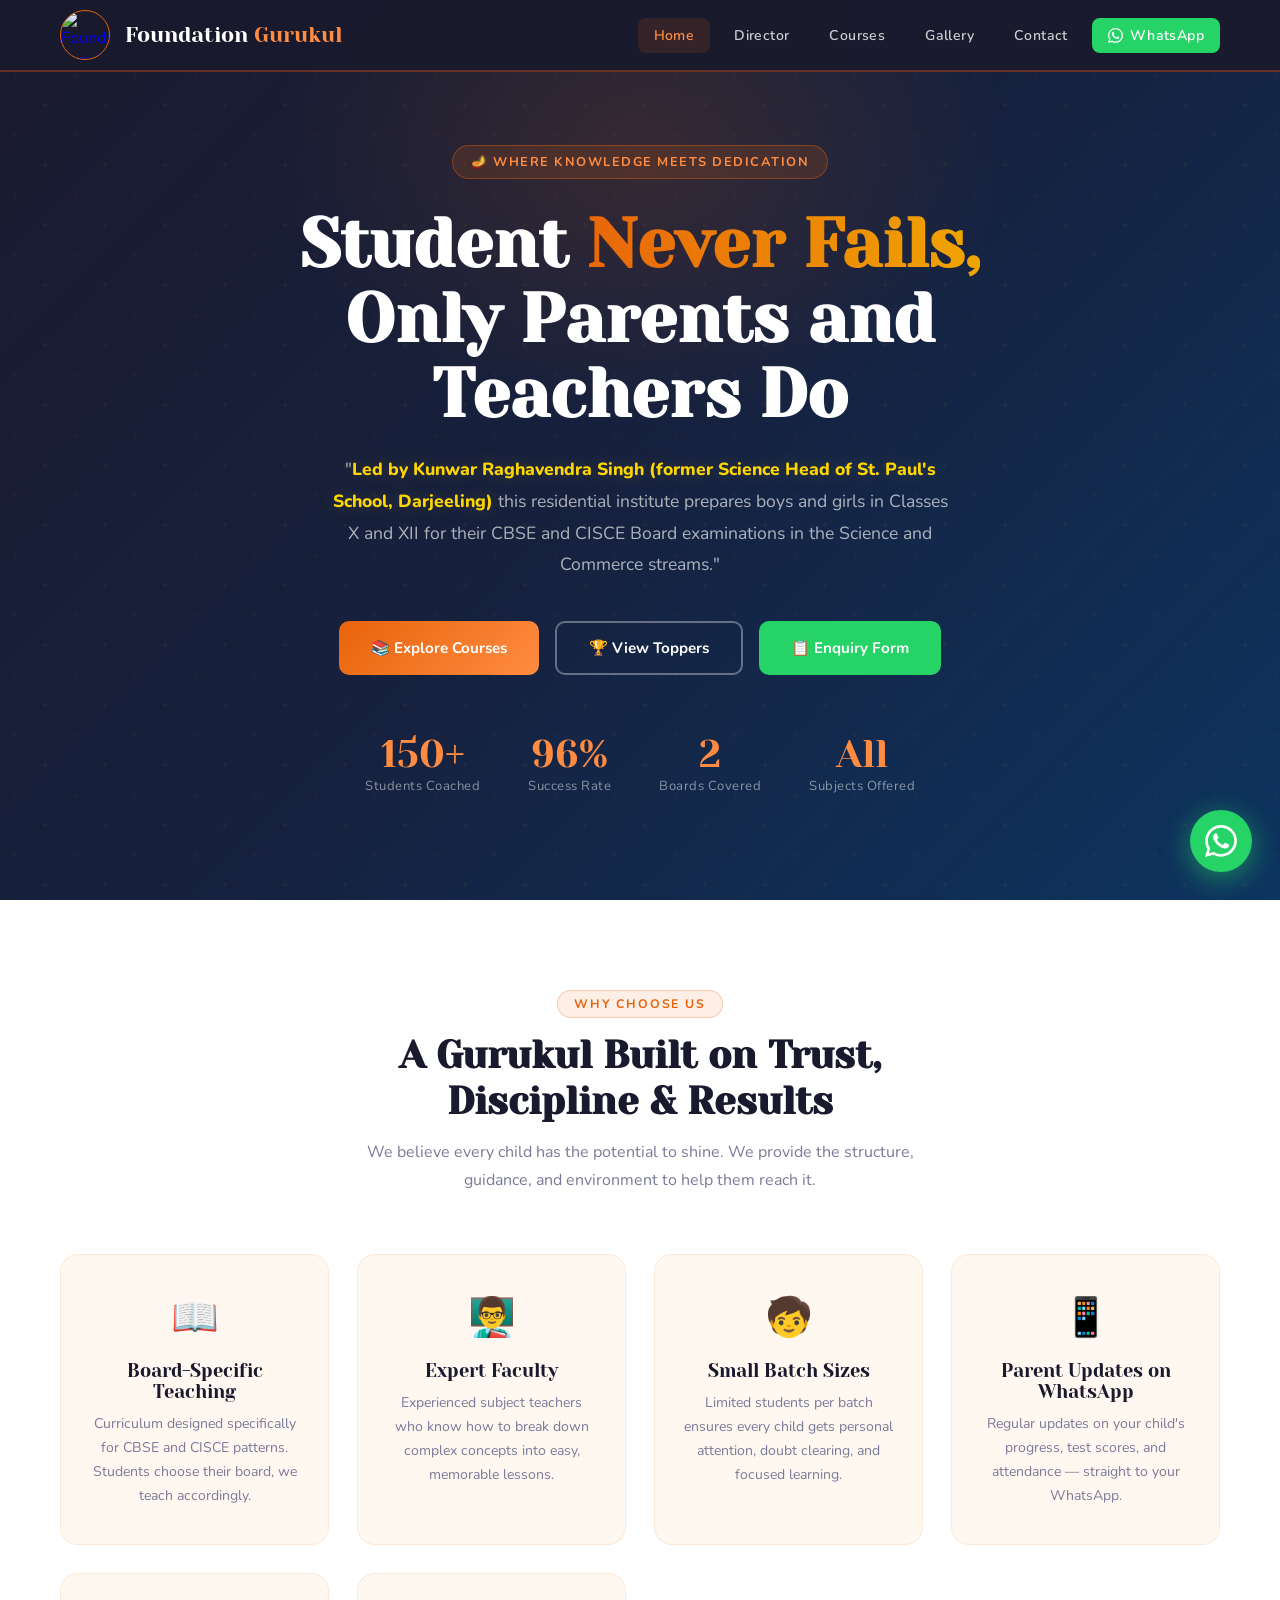
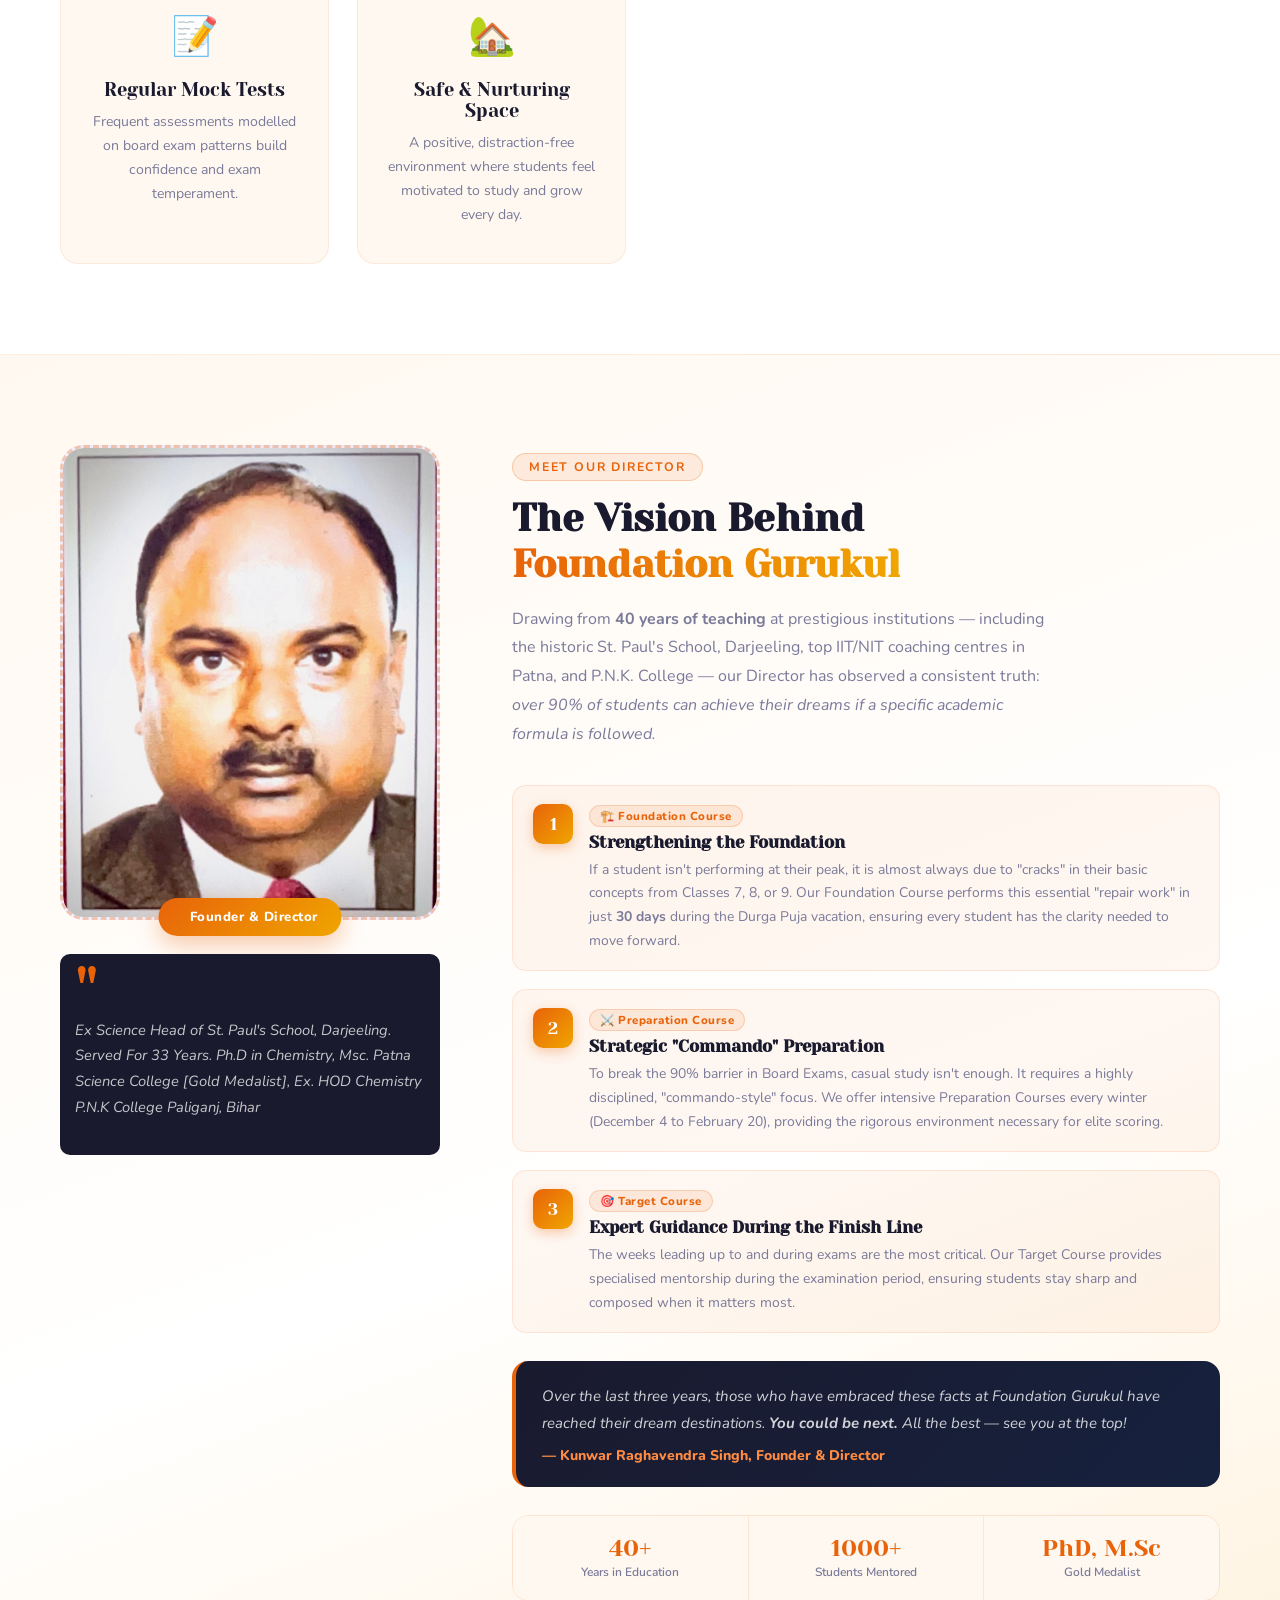
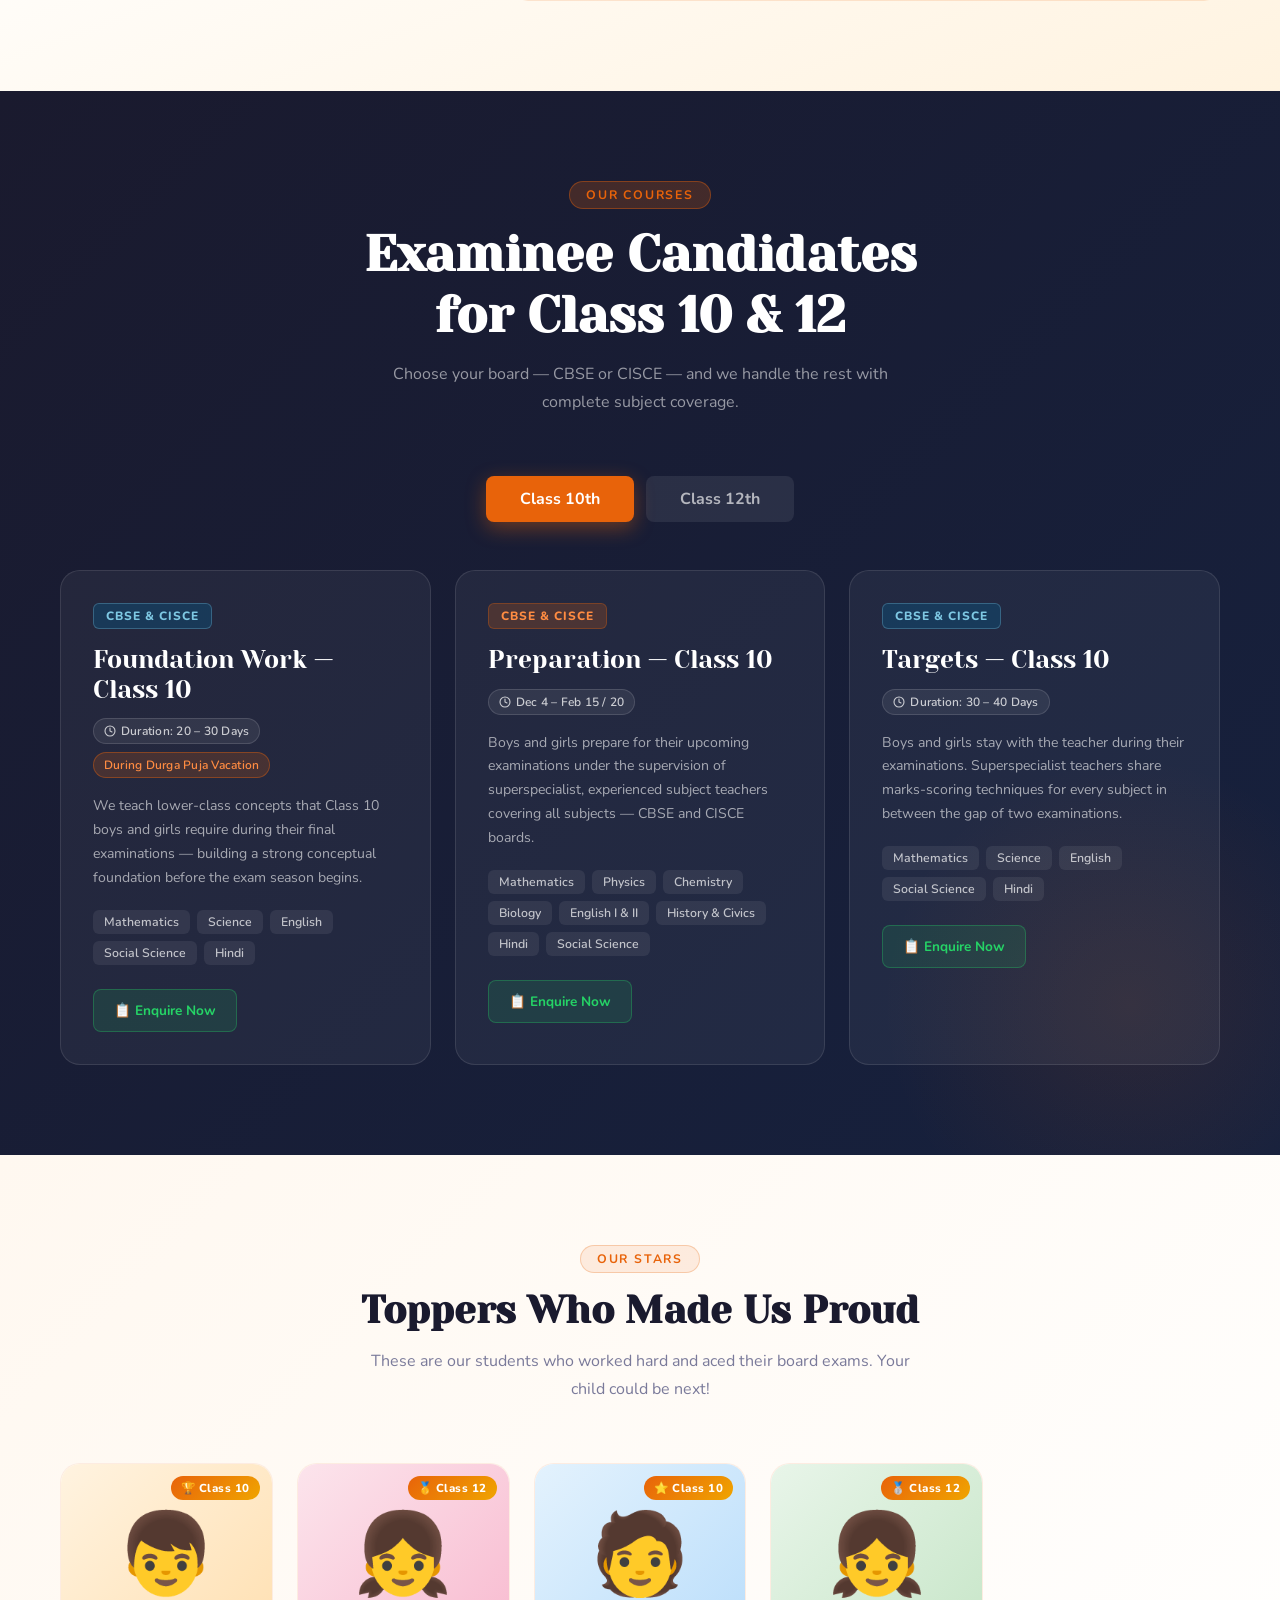
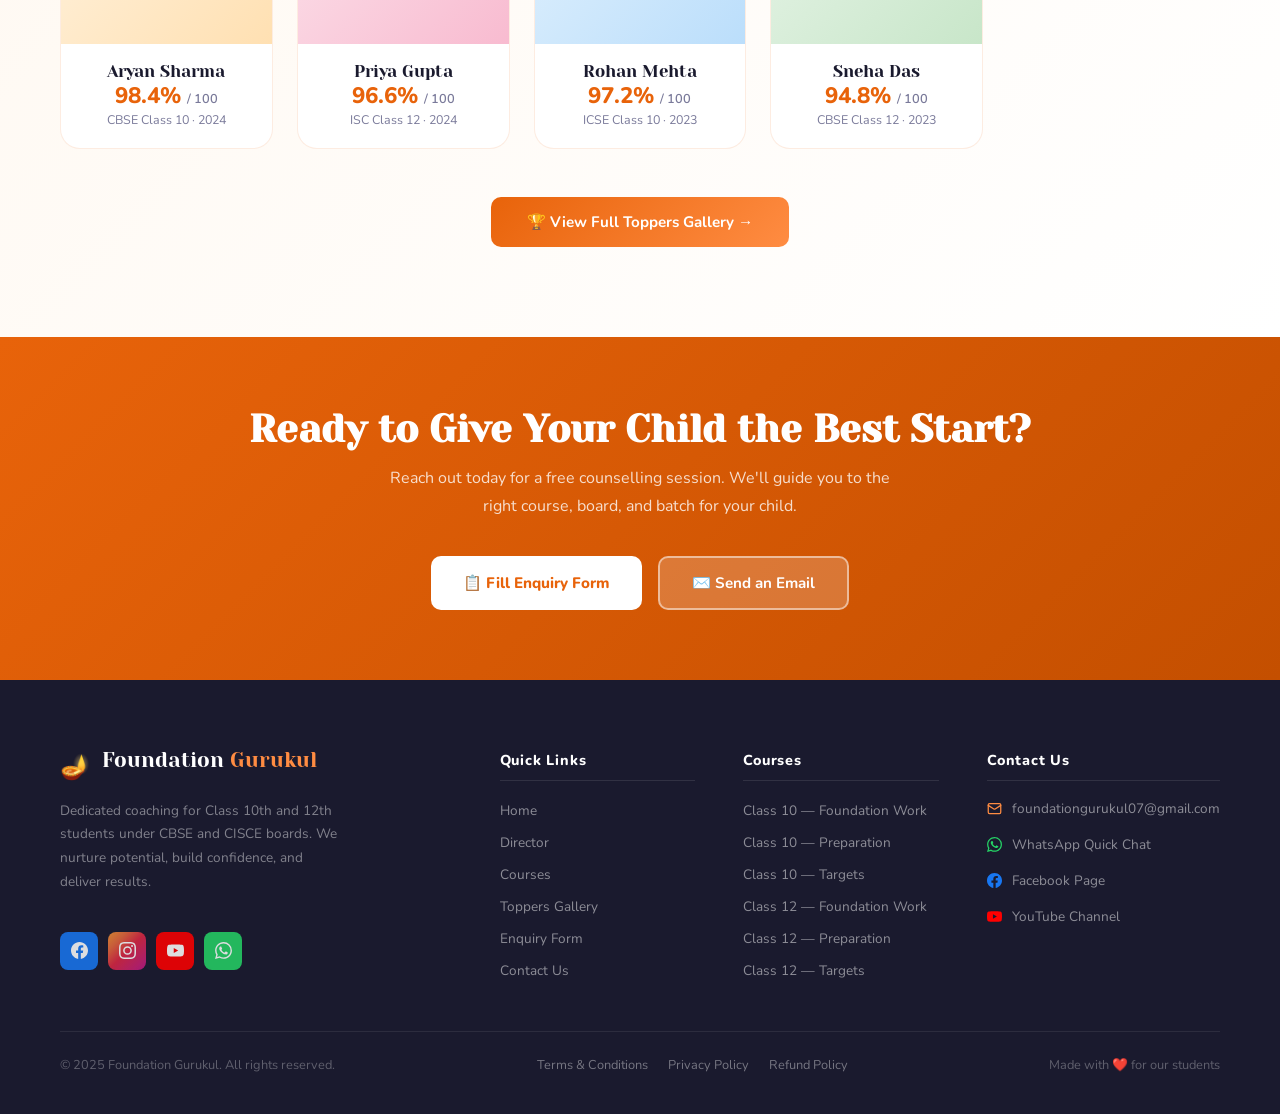
==== commit 758a1103: "Picture of Topper" ====
--- a/index.html
+++ b/index.html
@@ -216,7 +216,7 @@
         <div class="course-board board-icse">CBSE &amp; CISCE</div>
         <div class="course-name">Preparation — Class 10</div>
         <div class="course-meta-row">
-          <span class="course-meta-badge"><svg width="12" height="12" viewBox="0 0 24 24" fill="none" stroke="currentColor" stroke-width="2.2" stroke-linecap="round" stroke-linejoin="round"><circle cx="12" cy="12" r="10"/><polyline points="12 6 12 12 16 14"/></svg> Dec 4 – Jan 15 / 20</span>
+          <span class="course-meta-badge"><svg width="12" height="12" viewBox="0 0 24 24" fill="none" stroke="currentColor" stroke-width="2.2" stroke-linecap="round" stroke-linejoin="round"><circle cx="12" cy="12" r="10"/><polyline points="12 6 12 12 16 14"/></svg> Dec 4 – Feb 15 / 20</span>
         </div>
         <div class="course-desc">Boys and girls prepare for their upcoming examinations under the supervision of superspecialist, experienced subject teachers covering all subjects — CBSE and CISCE boards.</div>
         <div class="course-subjects"><span class="subj-tag">Mathematics</span><span class="subj-tag">Physics</span><span class="subj-tag">Chemistry</span><span class="subj-tag">Biology</span><span class="subj-tag">English I &amp; II</span><span class="subj-tag">History &amp; Civics</span><span class="subj-tag">Hindi</span><span class="subj-tag">Social Science</span></div>
@@ -251,7 +251,7 @@
         <div class="course-board board-icse">CBSE &amp; CISCE</div>
         <div class="course-name">Preparation — Class 12</div>
         <div class="course-meta-row">
-          <span class="course-meta-badge"><svg width="12" height="12" viewBox="0 0 24 24" fill="none" stroke="currentColor" stroke-width="2.2" stroke-linecap="round" stroke-linejoin="round"><circle cx="12" cy="12" r="10"/><polyline points="12 6 12 12 16 14"/></svg> Dec 4 – Jan 15 / 20</span>
+          <span class="course-meta-badge"><svg width="12" height="12" viewBox="0 0 24 24" fill="none" stroke="currentColor" stroke-width="2.2" stroke-linecap="round" stroke-linejoin="round"><circle cx="12" cy="12" r="10"/><polyline points="12 6 12 12 16 14"/></svg> Dec 4 – Feb 15 / 20</span>
         </div>
         <div class="course-desc">Boys and girls prepare for their upcoming examinations under the supervision of superspecialist, experienced subject teachers — Science and Commerce streams, both CBSE and CISCE boards.</div>
         <div class="course-subjects"><span class="subj-tag">Physics</span><span class="subj-tag">Chemistry</span><span class="subj-tag">Mathematics</span><span class="subj-tag">Biology</span><span class="subj-tag">Accountancy</span><span class="subj-tag">Economics</span><span class="subj-tag">Business Studies</span><span class="subj-tag">English</span><span class="subj-tag">Computer Sc.</span></div>
